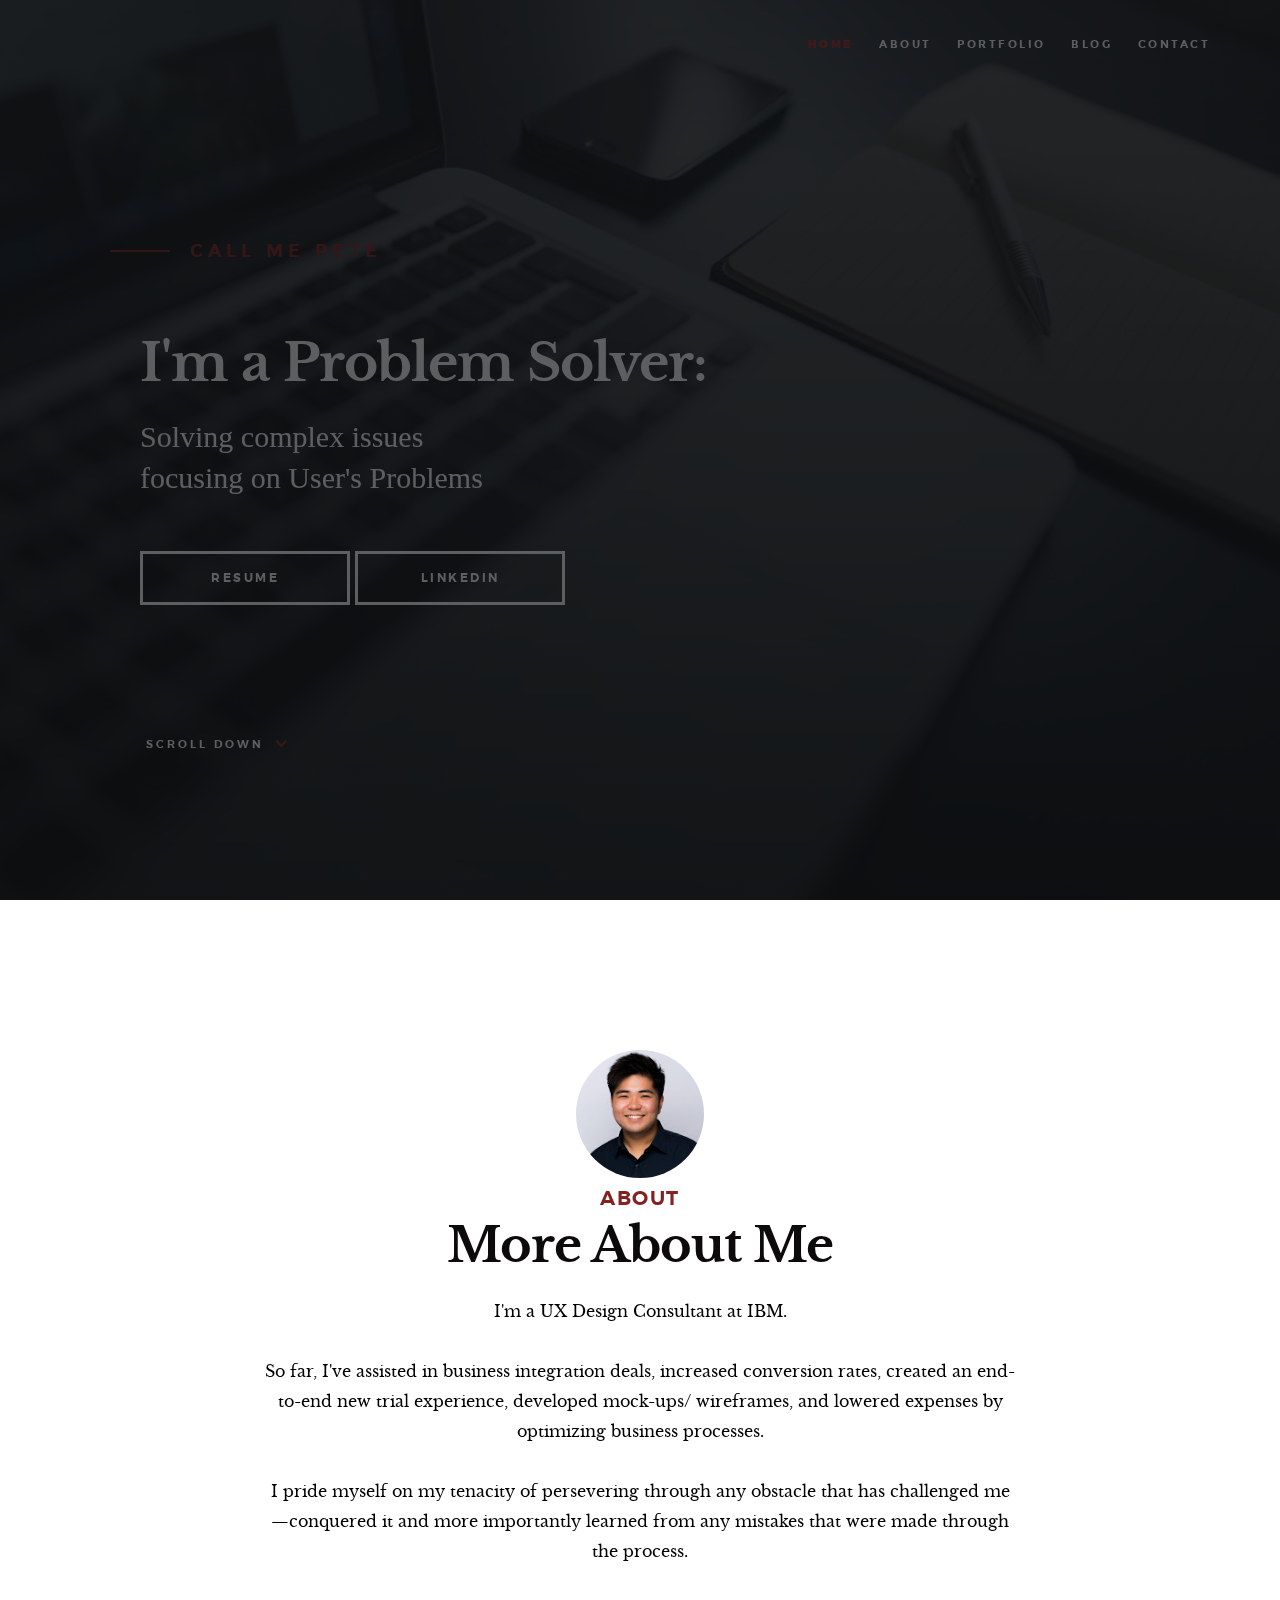
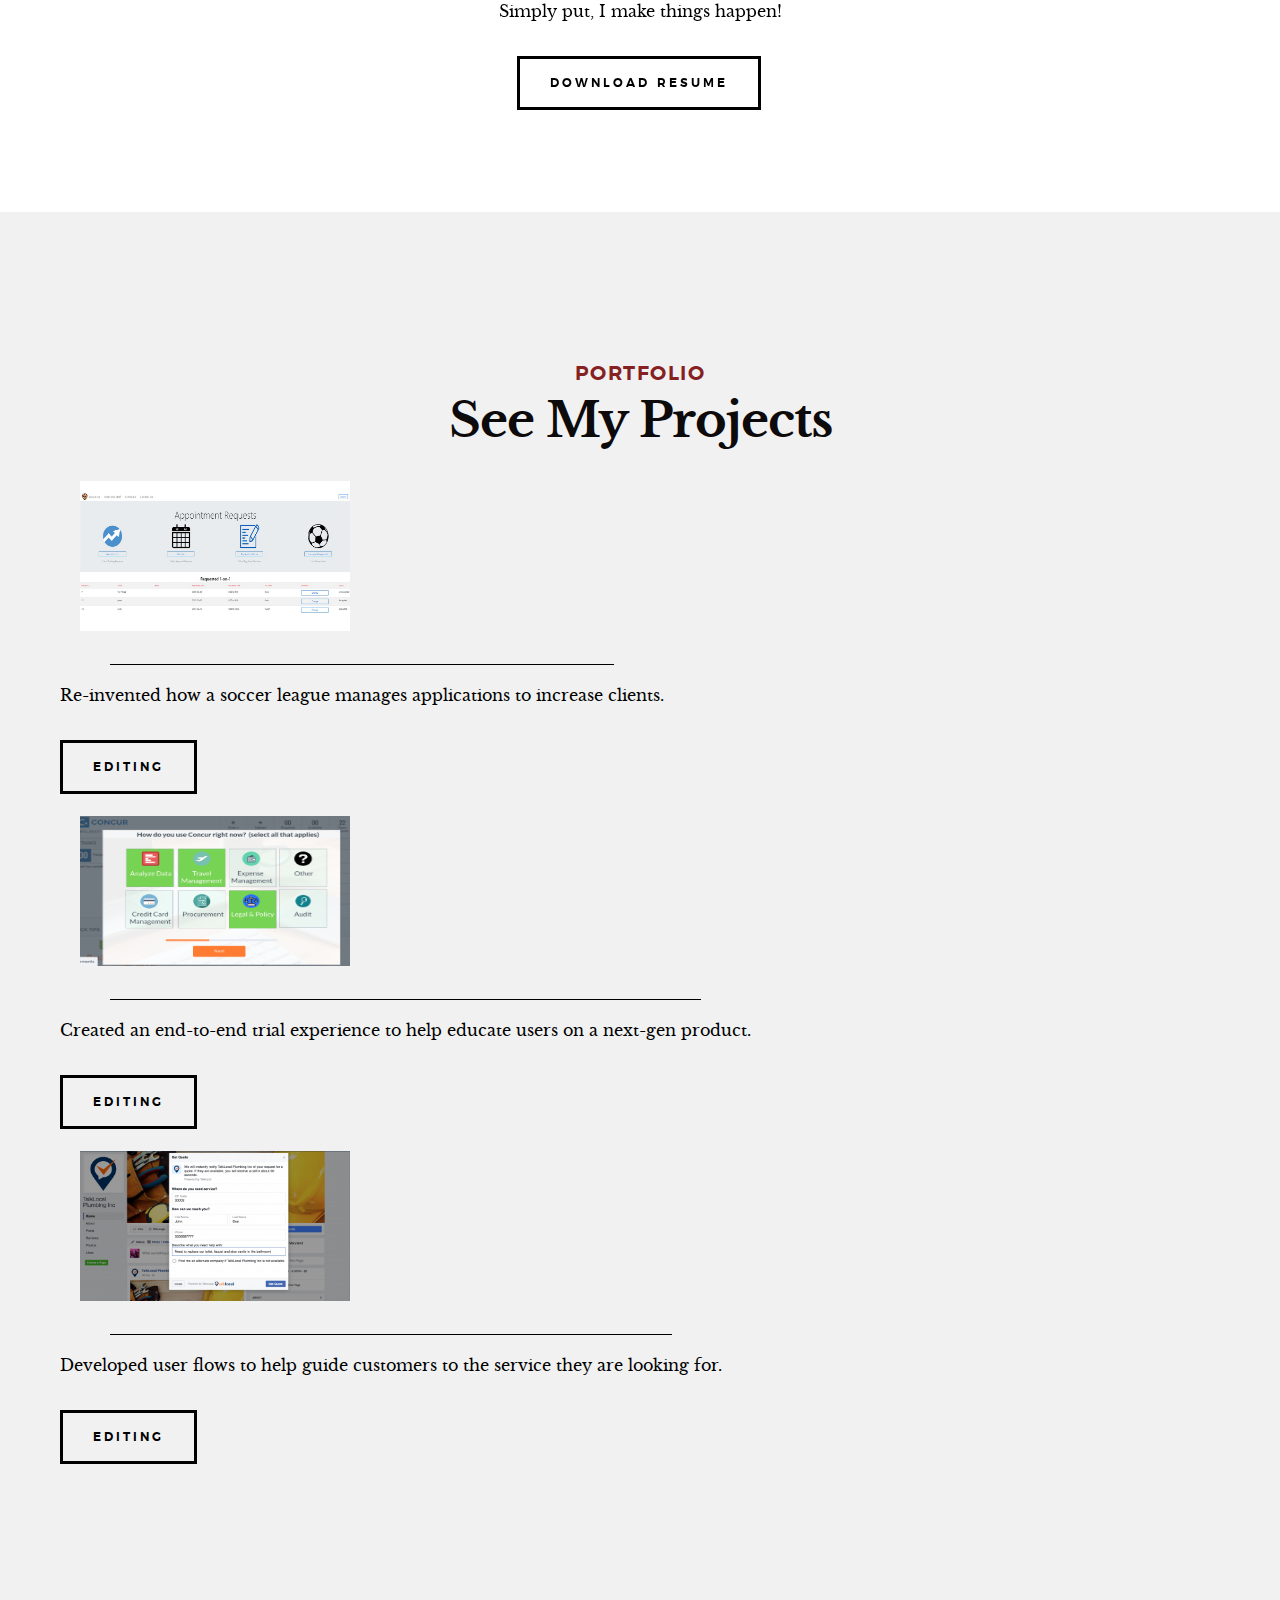
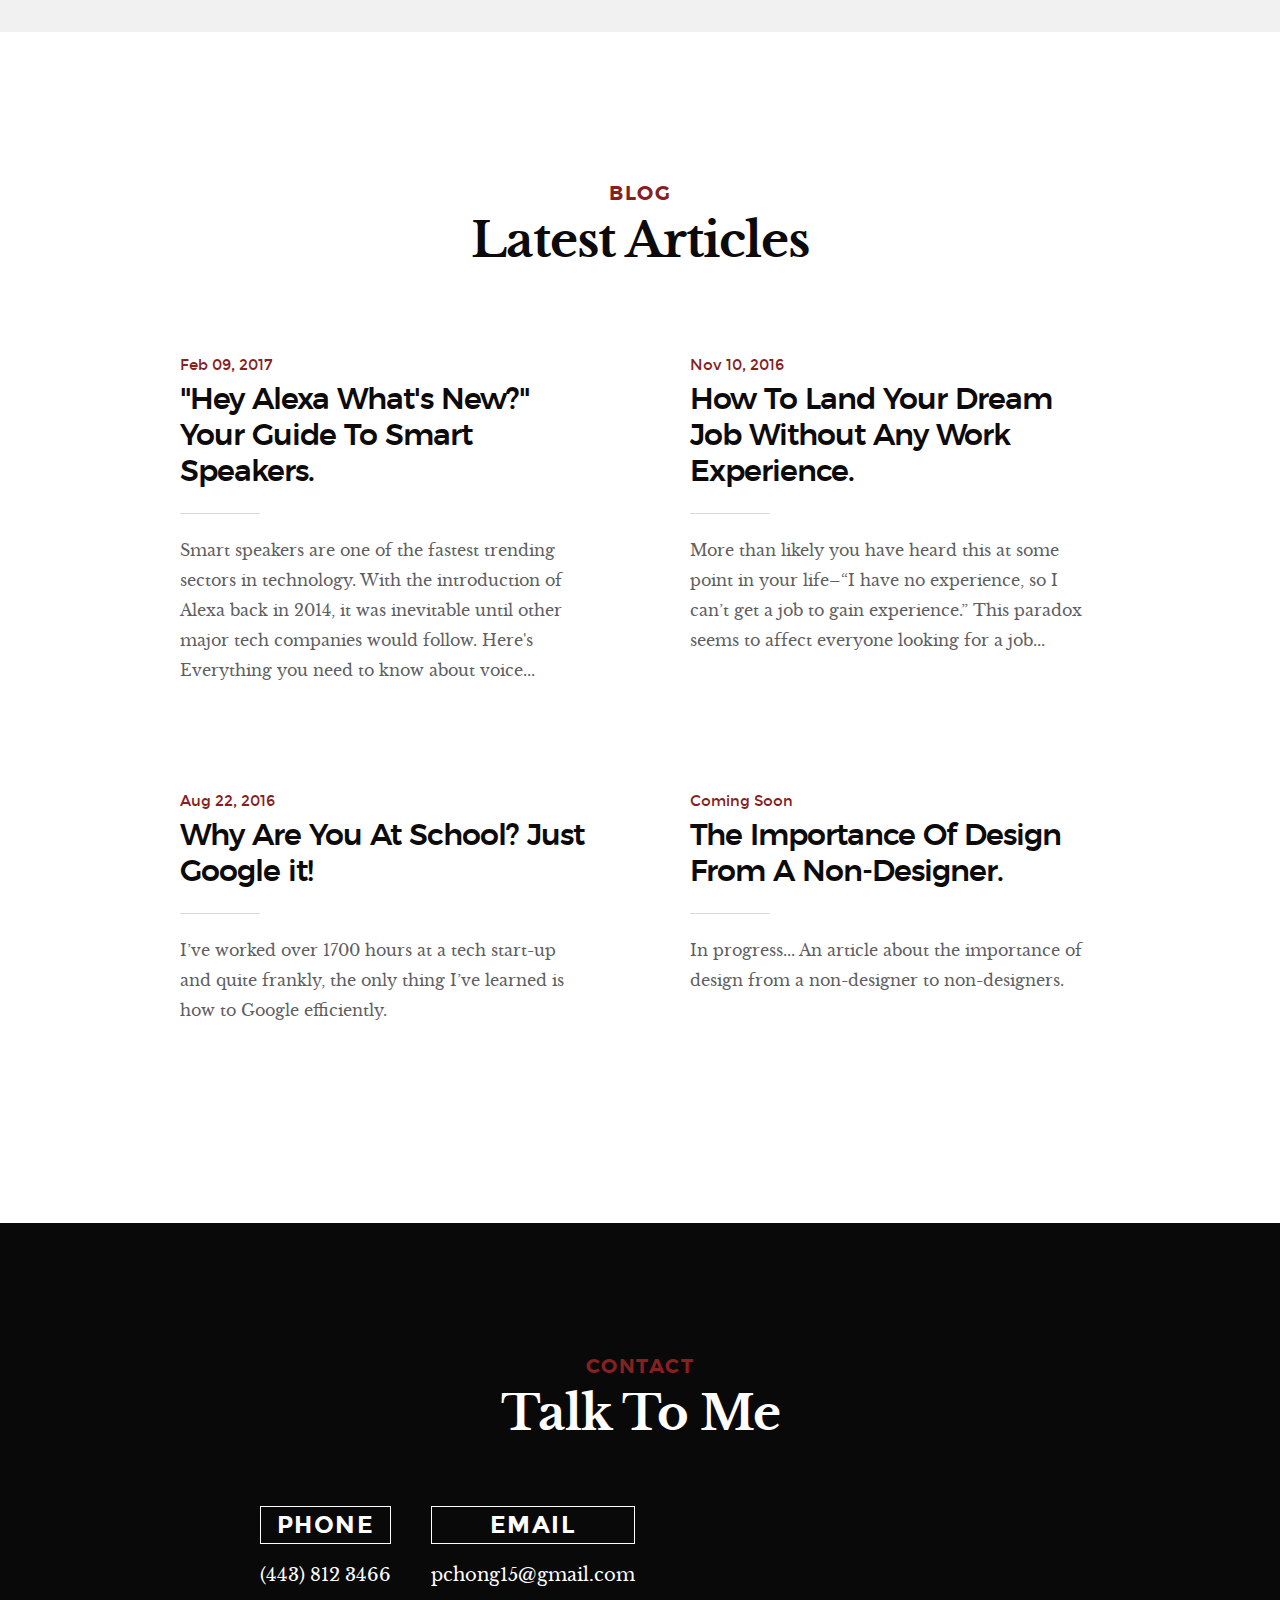
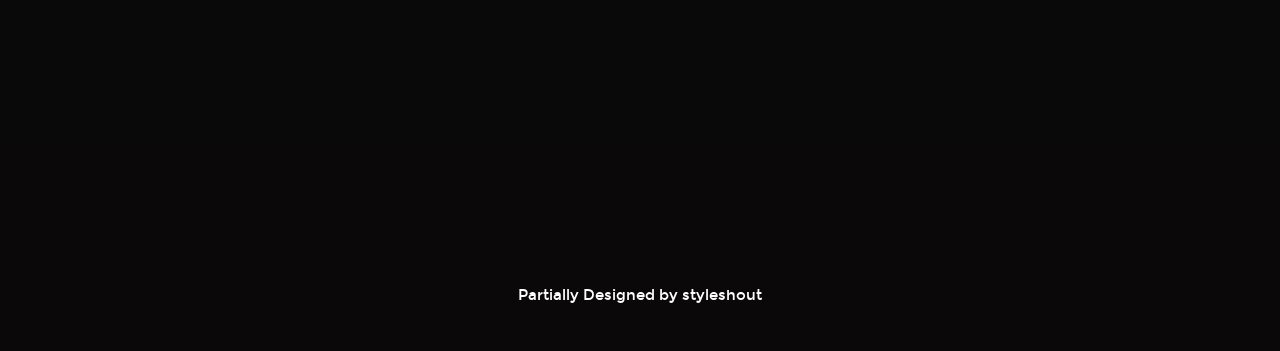
==== index.html @ 365215d2 "font change" ====
<!DOCTYPE html>
<!--[if lt IE 9 ]><html class="no-js oldie" lang="en"> <![endif]-->
<!--[if IE 9 ]><html class="no-js oldie ie9" lang="en"> <![endif]-->
<!--[if (gte IE 9)|!(IE)]><!-->
<html class="no-js" lang="en">
<!--<![endif]-->

<head>

    <!--- basic page needs
    ================================================== -->
    <meta charset="utf-8">
    <title>Peter's Portfolio</title>
    <meta name="description" content="">
    <meta name="author" content="">

    <!-- mobile specific metas
    ================================================== -->
    <meta name="viewport" content="width=device-width, initial-scale=1">

    <!-- CSS
    ================================================== -->
    <link rel="stylesheet" href="https://stackpath.bootstrapcdn.com/bootstrap/4.1.0/css/bootstrap.min.css" integrity="sha384-9gVQ4dYFwwWSjIDZnLEWnxCjeSWFphJiwGPXr1jddIhOegiu1FwO5qRGvFXOdJZ4" crossorigin="anonymous">
    <link rel="stylesheet" href="css/base.css">
    <link rel="stylesheet" href="css/vendor.css">
    <link rel="stylesheet" href="css/main.css">

    <!-- script
    ================================================== -->
    <script src="js/modernizr.js"></script>
    <script src="js/pace.min.js"></script>

    <!-- favicons
    ================================================== -->
    <link rel="shortcut icon" href="favicon.ico" type="image/x-icon">
    <link rel="icon" href="favicon.ico" type="image/x-icon">
</head>

<body id="top">

    <!-- header
    ================================================== -->
   <header class="s-header">

    <!-- LOGO PLACEHOLDER 
          <div class="header-logo">
            <a class="site-logo" href="index.html"><img src="images/logo.png" alt="Homepage"></a>
        </div>
-->
        <nav class="header-nav-wrap">
            <ul class="header-nav">
                <li class="current"><a class="smoothscroll"  href="#home" title="home">Home</a></li>
                <li><a class="smoothscroll"  href="#about" title="about">About</a></li>
                <li><a class="smoothscroll"  href="#works" title="works">Portfolio</a></li>
                <li><a class="smoothscroll"  href="#blog" title="blog">Blog</a></li>
                <li><a class="smoothscroll"  href="#contact" title="contact">Contact</a></li>
            </ul>
        </nav>

        <a class="header-menu-toggle" href="#0"><span>Menu</span></a>

    </header> <!-- end s-header -->


   <!-- home
   ================================================== -->
   <section id="home" class="s-home page-hero target-section" data-parallax="scroll" data-image-src="images/Open.jpg"  data-position-y=center>

        <div class="overlay"></div>
        <div class="shadow-overlay"></div>

        <div class="home-content">

            <div class="row home-content__main">

               <h3>Call Me Pete</h3>
               <br>
           </div>

            <div class="row home-content__main">
                <P> <h1> 
                	I'm a Problem Solver:
                </h1>
                </div>        
                  <div class="row home-content__main">
                <h2>
                    Solving complex issues<br>
                    focusing on User's Problems
                </h2></P>
               		<br>

                <div class="home-content__scroll">
                    <a href="#about" class="scroll-link smoothscroll">
                        <span>Scroll Down</span>
                    </a>
                </div>
                    <div class="home-content__buttons">
                    
                    <a class="btn btn--stroke" href="images/Peter_Resume_Personal.pdf" target ="_blank">
                        Resume
                    </a>
                    <a class="btn btn--stroke" href="https://www.linkedin.com/in/chongpeter/" target ="_blank">
                        LinkedIn
                    </a>
                    </div>
            </div>
     
                
        </div> <!-- end home-content -->

    </section> <!-- end s-home -->


    <!-- about
    ================================================== -->
    <section id="about" class="s-about target-section">
        
        <div class="row narrow section-intro ">
            <div class="col-full text-center">
                <div> <img class="profile" src="images/profile.jpg" alt="Avatar" width="128" height="128" >
                </div>
                <h3>About</h3>
                <h1>More About Me</h1>
                <p class="card-text">

                   		I'm a UX Design Consultant at IBM. <br><br>

                     So far, I've assisted in business integration deals, increased conversion rates, created an end-to-end new trial experience, developed mock-ups/ wireframes, and lowered expenses by optimizing business processes. <br> <br> 
                     I pride myself on my tenacity of persevering through any obstacle that has challenged me —conquered it and more importantly learned from any mistakes that were made through the process. <br> <br> 

                      Simply put, I make things happen!

                </p>
                <a class="btn btn--stroke" href="images/Peter_Resume_Personal.pdf" target ="_blank">
                        Download Resume
                    </a>

            </div>
       

    </section> <!-- end about -->
    

    <!-- works
    ================================================== -->
    <section id="works" class="s-works target-section">

        <div class="row narrow section-intro">
            <div class="col-full">
                <h3>Portfolio</h3>
                <h1>See My Projects</h1>
            </div>
        </div>

 <div class="album py-3">
        <div class="container">

          <div class="row">
            <div class="col-md-4">
              <div class="card mb-4 box-shadow">
                <img class="card-img-top" src="images/portfolio/Back_end.JPG" alt="Card image cap"><hr class="card-line">
                <div class="card-body">
                  <p class="card-text"> Re-invented how a soccer league manages applications to increase clients.</p>
                  <div class="d-flex justify-content-between align-items-center">
                    <div class="btn-port">
                   <a class="btn btn--stroke" href="#">
                       Editing 
                    </a>
                    </div>
                  </div>
                </div>
              </div>
            </div>
            <!--- End of first card -->
           <div class="col-md-4">
              <div class="card mb-4 box-shadow">
                <img class="card-img-top" src="images/portfolio/Concur_Onboard.PNG" alt="Card image cap"><hr class="card-line">
                <div class="card-body">
                  <p class="card-text">Created an end-to-end trial experience to help educate users on a next-gen product. </p>
                  <div class="d-flex justify-content-between align-items-center">
                    <div class="btn-port">
                   <a class="btn btn--stroke" href="#">
                        Editing
                    </a>
                    </div>
                  </div>
                </div>
              </div>
            </div>
             <!--- End of second card -->
             <div class="col-md-4">
              <div class="card mb-4 box-shadow">
                <img class="card-img-top" src="images/portfolio/TalkLocal.png" alt="Card image cap"><hr class="card-line">
                <div class="card-body">
                  <p class="card-text">Developed user flows to help guide customers to the service they are looking for. </p>
                  <div class="d-flex justify-content-between align-items-center">
                    <div class="btn-port">
                   <a class="btn btn--stroke" href="#" >
                      Editing
                    </a>
                    </div>
                  </div>
                </div>
              </div>
            </div>
             <!--- End of third card -->
                 </div>
    </section> <!-- end works -->



   

    <!-- blog
    ================================================== -->
    <section id="blog" class="s-blog target-section">

        <div class="row narrow section-intro">
            <div class="col-full">
                <h3>Blog</h3>
                <h1>Latest Articles</h1>
              
            </div>
        </div>

        <div class="row blog-content">
            <div class="col-full">

                <div class="blog-list block-1-2 block-tab-full">
                    <article class="col-block">
                                
                        <div class="blog-date">
                            <a href="https://www.linkedin.com/pulse/hey-alexa-whats-new-peter-chong/" target ="_blank">Feb 09, 2017</a>
                        </div>  
                        
                        <h2 class="h01"><a target ="_blank" href="https://www.linkedin.com/pulse/hey-alexa-whats-new-peter-chong/">"Hey Alexa What's New?" Your Guide To Smart Speakers.</a></h2>
                        <p>
                    Smart speakers are one of the fastest trending sectors in technology. With the introduction of Alexa back in 2014, it was inevitable until other major tech companies would follow. Here's Everything you need to know about voice... 
                        </p>


                        
                    </article>
                    <article class="col-block">
                                
                        <div class="blog-date">
                            <a href="blog-single.html">Nov 10, 2016</a>
                        </div>  
                        
                        <h2 class="h01"><a target ="_blank" href="https://www.linkedin.com/pulse/how-land-your-dream-job-work-experience-peter-chong/">How To Land Your Dream Job Without Any Work Experience.</a></h2>
                        <p>
                    More than likely you have heard this at some point in your life–“I have no experience, so I can’t get a job to gain experience.” This paradox seems to affect everyone looking for a job...
                        </p>
                        
                    </article>
                    <article class="col-block">
                        
                        <div class="blog-date">
                            <a href="https://www.linkedin.com/pulse/why-you-school-just-google-peter-chong/" target ="_blank">Aug 22, 2016</a>
                        </div>

                        <h2 class="h01"><a href="https://www.linkedin.com/pulse/why-you-school-just-google-peter-chong/" target ="_blank">Why Are You At School? Just Google it!</a></h2>
                        <p>
                        I’ve worked over 1700 hours at a tech start-up and quite frankly, the only thing I’ve learned is how to Google efficiently.
                        </p>

                       
                    </article>
                    <article class="col-block">
                        
                        <div class="blog-date">
                            <a href="#">Coming Soon </a>
                        </div>    
                        <h2 class="h01"><a href="#">The Importance Of Design From A Non-Designer.</a></h2>
                        <p>
                        In progress... An article about the importance of design from a non-designer to non-designers. 
                        </p>

                        
                    </article>
                </div> <!-- end blog-list -->

            </div> <!-- end col-full -->
        </div> <!-- end blog-content -->

    </section> <!-- end s-blog -->



    <section id="contact" class="s-contact target-section">

        <div class="overlay"></div>

        <div class="row narrow section-intro">
            <div class="col-full">
                <h3>Contact</h3>
                <h1>Talk To Me</h1>
            </div>
       
            <div class="col-md-6">
               <h4 class="h06">phone</h4>
                <p>(443) 812 3466
               
                </p>
</div>
 <div class="col-md-6">
                <h4 class="h06">Email</h4>
                <p>pchong15@gmail.com
                </p>
   </div>


        </div>
 </div>
    </section> <!-- end s-contact -->


    <!-- footer
    ================================================== -->
    <footer>
       
        <div class="row footer-bottom">

            <div class="col-twelve">
                <div class="copyright">
              
                    <span> Partially Designed by <a href="https://www.styleshout.com/">styleshout</a></span>	
                </div>

                <div class="go-top">
                <a class="smoothscroll" title="Back to Top" href="#top"><i class="im im-arrow-up" aria-hidden="true"></i></a>
                </div>
            </div>

        </div> <!-- end footer-bottom -->

    </footer> <!-- end footer -->


    <!-- photoswipe background
    ================================================== -->
    <div aria-hidden="true" class="pswp" role="dialog" tabindex="-1">

        <div class="pswp__bg"></div>
        <div class="pswp__scroll-wrap">

            <div class="pswp__container">
                <div class="pswp__item"></div>
                <div class="pswp__item"></div>
                <div class="pswp__item"></div>
            </div>

            <div class="pswp__ui pswp__ui--hidden">
                <div class="pswp__top-bar">
                    <div class="pswp__counter"></div><button class="pswp__button pswp__button--close" title="Close (Esc)"></button> <button class="pswp__button pswp__button--share" title=
                    "Share"></button> <button class="pswp__button pswp__button--fs" title="Toggle fullscreen"></button> <button class="pswp__button pswp__button--zoom" title=
                    "Zoom in/out"></button>
                    <div class="pswp__preloader">
                        <div class="pswp__preloader__icn">
                            <div class="pswp__preloader__cut">
                                <div class="pswp__preloader__donut"></div>
                            </div>
                        </div>
                    </div>
                </div>
                <div class="pswp__share-modal pswp__share-modal--hidden pswp__single-tap">
                    <div class="pswp__share-tooltip"></div>
                </div><button class="pswp__button pswp__button--arrow--left" title="Previous (arrow left)"></button> <button class="pswp__button pswp__button--arrow--right" title=
                "Next (arrow right)"></button>
                <div class="pswp__caption">
                    <div class="pswp__caption__center"></div>
                </div>
            </div>

        </div>

    </div><!-- end photoSwipe background -->

    <div id="preloader">
        <div id="loader"></div>
    </div>


    <!-- Java Script
    ================================================== -->
    <script src="https://code.jquery.com/jquery-3.3.1.slim.min.js" integrity="sha384-q8i/X+965DzO0rT7abK41JStQIAqVgRVzpbzo5smXKp4YfRvH+8abtTE1Pi6jizo" crossorigin="anonymous"></script>
<script src="https://cdnjs.cloudflare.com/ajax/libs/popper.js/1.14.0/umd/popper.min.js" integrity="sha384-cs/chFZiN24E4KMATLdqdvsezGxaGsi4hLGOzlXwp5UZB1LY//20VyM2taTB4QvJ" crossorigin="anonymous"></script>
<script src="https://stackpath.bootstrapcdn.com/bootstrap/4.1.0/js/bootstrap.min.js" integrity="sha384-uefMccjFJAIv6A+rW+L4AHf99KvxDjWSu1z9VI8SKNVmz4sk7buKt/6v9KI65qnm" crossorigin="anonymous"></script>
    <script src="js/jquery-3.2.1.min.js"></script>
    <script src="js/plugins.js"></script>
    <script src="js/main.js"></script>

</body>

</html>
---- css/base.css ----
/* =================================================================== 
 *
 *  Hola v1.0 Base Stylesheet
 *  10-02-2017
 *  ------------------------------------------------------------------
 *
 *  TOC:
 *  # Normalize
 *  # Basic/base setup styles
 *      ## Media
 *      ## Typography resets
 *      ## links
 *      ## inputs
 *  # grid
 *      ## medium size devices
 *      ## tablets
 *      ## mobile devices
 *      ## small mobile devices
 *  # block grids
 *      ## medium size devices
 *      ## tablets
 *      ## mobile devices
 *      ## small mobile devices
 *  # MISC
 *
 * =================================================================== */


/* ===================================================================
 * # normalize
 * normalize.css v5.0.0 | MIT License | 
 * github.com/necolas/normalize.css
 *
 * ------------------------------------------------------------------- */

html {
    font-family: sans-serif;
    line-height: 1.15;
    -ms-text-size-adjust: 100%;
    -webkit-text-size-adjust: 100%;
}

body {
    margin: 0;
}

article, aside, footer, header, nav, section {
    display: block;
}

h1 {
    font-size: 2em;
    margin: 0.67em 0;
}

figcaption, figure, main {
    display: block;
}

figure {
    margin: 1em 40px;
}

hr {
    box-sizing: content-box;
    height: 0;
    overflow: visible;
}

pre {
    font-family: monospace, monospace;
    font-size: 1em;
}

a {
    background-color: transparent;
    -webkit-text-decoration-skip: objects;
}

a:active, a:hover {
    outline-width: 0;
}

abbr[title] {
    border-bottom: none;
    text-decoration: underline;
    text-decoration: underline dotted;
}

b, strong {
    font-weight: inherit;
}

b, strong {
    font-weight: bolder;
}

code, kbd, samp {
    font-family: monospace, monospace;
    font-size: 1em;
}

dfn {
    font-style: italic;
}

mark {
    background-color: #ff0;
    color: #000;
}

small {
    font-size: 80%;
}

sub, sup {
    font-size: 75%;
    line-height: 0;
    position: relative;
    vertical-align: baseline;
}

sub {
    bottom: -0.25em;
}

sup {
    top: -0.5em;
}

audio, video {
    display: inline-block;
}

audio:not([controls]) {
    display: none;
    height: 0;
}

img {
    border-style: none;
}

svg:not(:root) {
    overflow: hidden;
}

button, input, optgroup, select, textarea {
    font-family: sans-serif;
    font-size: 100%;
    line-height: 1.15;
    margin: 0;
}

button, input {
    overflow: visible;
}

button, select {
    text-transform: none;
}

button, html [type="button"], [type="reset"], [type="submit"] {
    -webkit-appearance: button;
}

button::-moz-focus-inner, [type="button"]::-moz-focus-inner, [type="reset"]::-moz-focus-inner, [type="submit"]::-moz-focus-inner {
    border-style: none;
    padding: 0;
}

button:-moz-focusring, [type="button"]:-moz-focusring, [type="reset"]:-moz-focusring, [type="submit"]:-moz-focusring {
    outline: 1px dotted ButtonText;
}

fieldset {
    border: 1px solid #c0c0c0;
    margin: 0 2px;
    padding: 0.35em 0.625em 0.75em;
}

legend {
    box-sizing: border-box;
    color: inherit;
    display: table;
    max-width: 100%;
    padding: 0;
    white-space: normal;
}

progress {
    display: inline-block;
    vertical-align: baseline;
}

textarea {
    overflow: auto;
}

[type="checkbox"], [type="radio"] {
    box-sizing: border-box;
    padding: 0;
}

[type="number"]::-webkit-inner-spin-button, [type="number"]::-webkit-outer-spin-button {
    height: auto;
}

[type="search"] {
    -webkit-appearance: textfield;
    outline-offset: -2px;
}

[type="search"]::-webkit-search-cancel-button, [type="search"]::-webkit-search-decoration {
    -webkit-appearance: none;
}

::-webkit-file-upload-button {
    -webkit-appearance: button;
    font: inherit;
}

details, menu {
    display: block;
}

summary {
    display: list-item;
}

canvas {
    display: inline-block;
}

template {
    display: none;
}

[hidden] {
    display: none;
}


/* ===================================================================
 * # basic/base setup styles - (_basic.scss)
 *
 * ------------------------------------------------------------------- */

html {
    font-size: 62.5%;
    box-sizing: border-box;
}

*, *::before, *::after {
    box-sizing: inherit;
}

body {
    font-weight: normal;
    line-height: 1;
    word-wrap: break-word;
    text-rendering: optimizeLegibility;
    -webkit-overflow-scrolling: touch;
    -webkit-text-size-adjust: none;
}

body, input, button {
    -moz-osx-font-smoothing: grayscale;
    -webkit-font-smoothing: antialiased;
}


/* ------------------------------------------------------------------- 
 * ## Media - (_basic.scss)
 * ------------------------------------------------------------------- */

img, video {
    max-width: 100%;
    height: auto;
}


/* ------------------------------------------------------------------- 
 * ## Typography resets - (_basic.scss)
 * ------------------------------------------------------------------- */

div, dl, dt, dd, ul, ol, li, h1, h2, h3, h4, h5, h6, pre, form, p, blockquote, th, td {
    margin: 0;
    padding: 0;
}

h1, h2, h3, h4, h5, h6 {
    -webkit-font-smoothing: auto;
    -webkit-font-smoothing: antialiased;
    -webkit-font-variant-ligatures: common-ligatures;
    -moz-font-variant-ligatures: common-ligatures;
    font-variant-ligatures: common-ligatures;
    text-rendering: optimizeLegibility;
}

em, i {
    font-style: italic;
    line-height: inherit;
}

strong, b {
    font-weight: bold;
    line-height: inherit;
}

small {
    font-size: 60%;
    line-height: inherit;
}

ol, ul {
    list-style: none;
}

li {
    display: block;
}


/* ------------------------------------------------------------------- 
 * ## links - (_basic.scss)
 * ------------------------------------------------------------------- */

a {
    text-decoration: none;
    line-height: inherit;
}

a img {
    border: none;
}


/* ------------------------------------------------------------------- 
 * ## inputs - (_basic.scss)
 * ------------------------------------------------------------------- */

fieldset {
    margin: 0;
    padding: 0;
}

input[type="email"], 
input[type="number"], 
input[type="search"], 
input[type="text"], 
input[type="tel"], 
input[type="url"], 
input[type="password"], textarea {
    -webkit-appearance: none;
    -moz-appearance: none;
    -ms-appearance: none;
    -o-appearance: none;
    appearance: none;
}


/* ===================================================================
 * # grid - (_grid.scss)
 *
 * ------------------------------------------------------------------- */

.row {
    width: 94%;
    max-width: 1200px;
    margin: 0 auto;
}

.row:after {
    content: "";
    display: table;
    clear: both;
}

.row .row {
    width: auto;
    max-width: none;
    margin-left: -20px;
    margin-right: -20px;
}


/* column blocks
 * -------------------------------------- */

[class*="col-"] {
    float: left;
}

[class*="col-"] + [class*="col-"].end {
    float: right;
}

[class*="col-"] {
    padding: 0 20px;
}


/* column width classes 
 * -------------------------------------- */

.col-one {
    width: 8.33333%;
}

.col-two, .col-1-6 {
    width: 16.66667%;
}

.col-three, .col-1-4 {
    width: 25%;
}

.col-four, .col-1-3 {
    width: 33.33333%;
}

.col-five {
    width: 41.66667%;
}

.col-six, .col-1-2 {
    width: 50%;
}

.col-seven {
    width: 58.33333%;
}

.col-eight, .col-2-3 {
    width: 66.66667%;
}

.col-nine, .col-3-4 {
    width: 75%;
}

.col-ten, .col-5-6 {
    width: 83.33333%;
}

.col-eleven {
    width: 91.66667%;
}

.col-twelve, .col-full {
    width: 100%;
}


/* ------------------------------------------------------------------- 
 * ## medium size devices - (_grid.scss)
 * ------------------------------------------------------------------- */

@media only screen and (max-width: 1200px) {
    .row .row {
        margin-left: -15px;
        margin-right: -15px;
    }
    [class*="col-"] {
        padding: 0 15px;
    }
    .md-two, .md-1-6 {
        width: 16.66667%;
    }
    .md-one {
        width: 8.33333%;
    }
    .md-three, .md-1-4 {
        width: 25%;
    }
    .md-four, .md-1-3 {
        width: 33.33333%;
    }
    .md-five {
        width: 41.66667%;
    }
    .md-six, .md-1-2 {
        width: 50%;
    }
    .md-seven {
        width: 58.33333%;
    }
    .md-eight, .md-2-3 {
        width: 66.66667%;
    }
    .md-nine, .md-3-4 {
        width: 75%;
    }
    .md-ten, .md-5-6 {
        width: 83.33333%;
    }
    .md-eleven {
        width: 91.66667%;
    }
    .md-twelve, .md-full {
        width: 100%;
    }
}


/* ------------------------------------------------------------------- 
 * ## tablets - (_grid.scss)
 * ------------------------------------------------------------------- */

@media only screen and (max-width: 800px) {
    .row {
        width: 90%;
    }
    .tab-1-4 {
        width: 25%;
    }
    .tab-1-3 {
        width: 33.33333%;
    }
    .tab-1-2 {
        width: 50%;
    }
    .tab-2-3 {
        width: 66.66667%;
    }
    .tab-3-4 {
        width: 75%;
    }
    .tab-full {
        width: 100%;
    }
}


/* ------------------------------------------------------------------- 
 * ## mobile devices - (_grid.scss)
 * ------------------------------------------------------------------- */

@media only screen and (max-width: 600px) {
    .row {
        width: auto;
        padding-left: 25px;
        padding-right: 25px;
    }
    .row .row {
        margin-left: -10px;
        margin-right: -10px;
    }
    [class*="col-"] {
        padding: 0 10px;
    }
    .mob-1-4 {
        width: 25%;
    }
    .mob-1-3 {
        width: 33.33333%;
    }
    .mob-1-2 {
        width: 50%;
    }
    .mob-2-3 {
        width: 66.66667%;
    }
    .mob-3-4 {
        width: 75%;
    }
    .mob-full {
        width: 100%;
    }
}


/* ------------------------------------------------------------------- 
 * ## small mobile devices - (_grid.scss) 
 * ------------------------------------------------------------------- */


/* stack columns on small mobile devices
 * ------------------------------------------------------------------- */

@media only screen and (max-width: 400px) {
    .row .row {
        padding-left: 0;
        padding-right: 0;
        margin-left: 0;
        margin-right: 0;
    }
    [class*="col-"] {
        width: 100% !important;
        float: none !important;
        clear: both !important;
        margin-left: 0;
        margin-right: 0;
        padding: 0;
    }
    [class*="col-"] + [class*="col-"].end {
        float: none;
    }
}


/* ===================================================================
 * # block grids - (_grid.scss)
 * ------------------------------------------------------------------- */


/*   Equally-sized columns define at row level
 * ------------------------------------------------------------------- */

[class*="block-"]:after {
    content: "";
    display: table;
    clear: both;
}

.block-1-6 .col-block {
    width: 16.66667%;
}

.block-1-5 .col-block {
    width: 20%;
}

.block-1-4 .col-block {
    width: 25%;
}

.block-1-3 .col-block {
    width: 33.33333%;
}

.block-1-2 .col-block {
    width: 50%;
}


/**
 * Clearing for block grid columns. Allow columns with 
 * different heights to align properly.
 */

.block-1-6 .col-block:nth-child(6n+1), 
.block-1-5 .col-block:nth-child(5n+1), 
.block-1-4 .col-block:nth-child(4n+1), 
.block-1-3 .col-block:nth-child(3n+1), 
.block-1-2 .col-block:nth-child(2n+1) {
    clear: both;
}


/* ------------------------------------------------------------------- 
 * ## medium size devices - (_grid.scss)
 * ------------------------------------------------------------------- */

@media only screen and (max-width: 1200px) {
    .block-m-1-6 .col-block {
        width: 16.66667%;
    }
    .block-m-1-5 .col-block {
        width: 20%;
    }
    .block-m-1-4 .col-block {
        width: 25%;
    }
    .block-m-1-3 .col-block {
        width: 33.33333%;
    }
    .block-m-1-2 .col-block {
        width: 50%;
    }
    .block-m-full .col-block {
        width: 100%;
        clear: both;
    }
    [class*="block-m-"] .bgrid:nth-child(n) {
        clear: none;
    }
    .block-m-1-6 .col-block:nth-child(6n+1), 
    .block-m-1-5 .col-block:nth-child(5n+1), 
    .block-m-1-4 .col-block:nth-child(4n+1), 
    .block-m-1-3 .col-block:nth-child(3n+1), 
    .block-m-1-2 .col-block:nth-child(2n+1) {
        clear: both;
    }
}


/* ------------------------------------------------------------------- 
 * ## tablets - (_grid.scss)
 * ------------------------------------------------------------------- */

@media only screen and (max-width: 800px) {
    .block-tab-1-6 .col-block {
        width: 16.66667%;
    }
    .block-tab-1-5 .col-block {
        width: 20%;
    }
    .block-tab-1-4 .col-block {
        width: 25%;
    }
    .block-tab-1-3 .col-block {
        width: 33.33333%;
    }
    .block-tab-1-2 .col-block {
        width: 50%;
    }
    .block-tab-full .col-block {
        width: 100%;
        clear: both;
    }
    [class*="block-tab-"] .bgrid:nth-child(n) {
        clear: none;
    }
    .block-tab-1-6 .col-block:nth-child(6n+1), 
    .block-tab-1-6 .col-block:nth-child(5n+1), 
    .block-tab-1-4 .col-block:nth-child(4n+1), 
    .block-tab-1-3 .col-block:nth-child(3n+1), 
    .block-tab-1-2 .col-block:nth-child(2n+1) {
        clear: both;
    }
}


/* ------------------------------------------------------------------- 
 * ## mobile devices - (_grid.scss)
 * ------------------------------------------------------------------- */

@media only screen and (max-width: 600px) {
    .block-mob-1-6 .col-block {
        width: 16.66667%;
    }
    .block-mob-1-5 .col-block {
        width: 20%;
    }
    .block-mob-1-4 .col-block {
        width: 25%;
    }
    .block-mob-1-3 .col-block {
        width: 33.33333%;
    }
    .block-mob-1-2 .col-block {
        width: 50%;
    }
    .block-mob-full .col-block {
        width: 100%;
        clear: both;
    }
    [class*="block-mob-"] .bgrid:nth-child(n) {
        clear: none;
    }
    .block-mob-1-6 .col-block:nth-child(6n+1), 
    .block-mob-1-5 .col-block:nth-child(5n+1), 
    .block-mob-1-4 .col-block:nth-child(4n+1), 
    .block-mob-1-3 .col-block:nth-child(3n+1), 
    .block-mob-1-2 .col-block:nth-child(2n+1) {
        clear: both;
    }
}


/* ------------------------------------------------------------------- 
 * ## small mobile devices - (_grid.scss) 
 * ------------------------------------------------------------------- */


/* stack columns on small mobile devices
 * ------------------------------------------------------------------- */

@media only screen and (max-width: 400px) {
    .stack .col-block {
        width: 100% !important;
        float: none !important;
        clear: both !important;
        margin-left: 0;
        margin-right: 0;
    }
}


/* ===================================================================
 * # MISC  - (_grid.scss)
 *
 * ------------------------------------------------------------------- */

.group:after {
    content: "";
    display: table;
    clear: both;
}


/* Misc Helper Styles
 * -------------------------------------- */

.is-hidden {
    display: none;
}

.is-invisible {
    visibility: hidden;
}

.antialiased {
    -webkit-font-smoothing: antialiased;
    -moz-osx-font-smoothing: grayscale;
}

.overflow-hidden {
    overflow: hidden;
}

.remove-bottom {
    margin-bottom: 0;
}

.half-bottom {
    margin-bottom: 1.5rem !important;
}

.add-bottom {
    margin-bottom: 3rem !important;
}

.no-border {
    border: none;
}

.full-width {
    width: 100%;
}

.text-center {
    text-align: center;
}

.text-left {
    text-align: left;
}

.text-right {
    text-align: right;
}

.pull-left {
    float: left;
}

.pull-right {
    float: right;
}

.align-center {
    margin-left: auto;
    margin-right: auto;
    text-align: center;
}
---- css/vendor.css ----
/* =================================================================== 
 *
 *  Hola v1.0 Vendor/Third Party CSS 
 *  10-02-2017
 *  ------------------------------------------------------------------
 *
 *  TOC:
 *  # Slick slider
 *  # PhotoSwipe Skin
 *  # Prettyprint GitHub Theme
 *
 * =================================================================== */


/* ===================================================================
 * # slick slider
 *
 * ------------------------------------------------------------------- */

.slick-slider {
    position: relative;
    display: block;
    box-sizing: border-box;
    -webkit-touch-callout: none;
    -webkit-user-select: none;
    -khtml-user-select: none;
    -moz-user-select: none;
    -ms-user-select: none;
    user-select: none;
    -ms-touch-action: pan-y;
    touch-action: pan-y;
    -webkit-tap-highlight-color: transparent;
}

.slick-list {
    position: relative;
    overflow: hidden;
    display: block;
    margin: 0;
    padding: 0;
}

.slick-list:focus {
    outline: none;
}

.slick-list.dragging {
    cursor: pointer;
    cursor: hand;
}

.slick-slider .slick-track, .slick-slider .slick-list {
    -webkit-transform: translate3d(0, 0, 0);
    -moz-transform: translate3d(0, 0, 0);
    -ms-transform: translate3d(0, 0, 0);
    -o-transform: translate3d(0, 0, 0);
    transform: translate3d(0, 0, 0);
}

.slick-track {
    position: relative;
    left: 0;
    top: 0;
    display: block;
}

.slick-track:before, .slick-track:after {
    content: "";
    display: table;
}

.slick-track:after {
    clear: both;
}

.slick-loading .slick-track {
    visibility: hidden;
}

.slick-slide {
    float: left;
    height: 100%;
    min-height: 1px;
    display: none;
}

[dir="rtl"] .slick-slide {
    float: right;
}

.slick-slide img {
    display: block;
}

.slick-slide.slick-loading img {
    display: none;
}

.slick-slide.dragging img {
    pointer-events: none;
}

.slick-initialized .slick-slide {
    display: block;
}

.slick-loading .slick-slide {
    visibility: hidden;
}

.slick-vertical .slick-slide {
    display: block;
    height: auto;
    border: 1px solid transparent;
}

.slick-arrow.slick-hidden {
    display: none;
}


/*! PhotoSwipe main CSS by Dmitry Semenov | photoswipe.com | MIT license */


/*
	Styles for basic PhotoSwipe functionality (sliding area, open/close transitions)
*/


/* pswp = photoswipe */

.pswp {
    display: none;
    position: absolute;
    width: 100%;
    height: 100%;
    left: 0;
    top: 0;
    overflow: hidden;
    -ms-touch-action: none;
    touch-action: none;
    z-index: 1500;
    -webkit-text-size-adjust: 100%;
    /* create separate layer, to avoid paint on window.onscroll in webkit/blink */
    -webkit-backface-visibility: hidden;
    outline: none;
}

.pswp * {
    -webkit-box-sizing: border-box;
    box-sizing: border-box;
}

.pswp img {
    max-width: none;
}


/* style is added when JS option showHideOpacity is set to true */

.pswp--animate_opacity {
    /* 0.001, because opacity:0 doesn't trigger Paint action, which causes lag at start of transition */
    opacity: 0.001;
    will-change: opacity;
    /* for open/close transition */
    -webkit-transition: opacity 333ms cubic-bezier(0.4, 0, 0.22, 1);
    transition: opacity 333ms cubic-bezier(0.4, 0, 0.22, 1);
}

.pswp--open {
    display: block;
}

.pswp--zoom-allowed .pswp__img {
    /* autoprefixer: off */
    cursor: -webkit-zoom-in;
    cursor: -moz-zoom-in;
    cursor: zoom-in;
}

.pswp--zoomed-in .pswp__img {
    /* autoprefixer: off */
    cursor: -webkit-grab;
    cursor: -moz-grab;
    cursor: grab;
}

.pswp--dragging .pswp__img {
    /* autoprefixer: off */
    cursor: -webkit-grabbing;
    cursor: -moz-grabbing;
    cursor: grabbing;
}


/*
	Background is added as a separate element.
	As animating opacity is much faster than animating rgba() background-color.
*/

.pswp__bg {
    position: absolute;
    left: 0;
    top: 0;
    width: 100%;
    height: 100%;
    background: #000;
    opacity: 0;
    -webkit-transform: translateZ(0);
    transform: translateZ(0);
    -webkit-backface-visibility: hidden;
    will-change: opacity;
}

.pswp__scroll-wrap {
    position: absolute;
    left: 0;
    top: 0;
    width: 100%;
    height: 100%;
    overflow: hidden;
}

.pswp__container, .pswp__zoom-wrap {
    -ms-touch-action: none;
    touch-action: none;
    position: absolute;
    left: 0;
    right: 0;
    top: 0;
    bottom: 0;
}


/* Prevent selection and tap highlights */

.pswp__container, .pswp__img {
    -webkit-user-select: none;
    -moz-user-select: none;
    -ms-user-select: none;
    user-select: none;
    -webkit-tap-highlight-color: transparent;
    -webkit-touch-callout: none;
}

.pswp__zoom-wrap {
    position: absolute;
    width: 100%;
    -webkit-transform-origin: left top;
    -ms-transform-origin: left top;
    transform-origin: left top;
    /* for open/close transition */
    -webkit-transition: -webkit-transform 333ms cubic-bezier(0.4, 0, 0.22, 1);
    transition: transform 333ms cubic-bezier(0.4, 0, 0.22, 1);
}

.pswp__bg {
    will-change: opacity;
    /* for open/close transition */
    -webkit-transition: opacity 333ms cubic-bezier(0.4, 0, 0.22, 1);
    transition: opacity 333ms cubic-bezier(0.4, 0, 0.22, 1);
}

.pswp--animated-in .pswp__bg, .pswp--animated-in .pswp__zoom-wrap {
    -webkit-transition: none;
    transition: none;
}

.pswp__container, .pswp__zoom-wrap {
    -webkit-backface-visibility: hidden;
}

.pswp__item {
    position: absolute;
    left: 0;
    right: 0;
    top: 0;
    bottom: 0;
    overflow: hidden;
}

.pswp__img {
    position: absolute;
    width: auto;
    height: auto;
    top: 0;
    left: 0;
}


/*
	stretched thumbnail or div placeholder element (see below)
	style is added to avoid flickering in webkit/blink when layers overlap
*/

.pswp__img--placeholder {
    -webkit-backface-visibility: hidden;
}


/*
	div element that matches size of large image
	large image loads on top of it
*/

.pswp__img--placeholder--blank {
    background: #222;
}

.pswp--ie .pswp__img {
    width: 100% !important;
    height: auto !important;
    left: 0;
    top: 0;
}


/*
	Error message appears when image is not loaded
	(JS option errorMsg controls markup)
*/

.pswp__error-msg {
    position: absolute;
    left: 0;
    top: 50%;
    width: 100%;
    text-align: center;
    font-size: 14px;
    line-height: 16px;
    margin-top: -8px;
    color: #CCC;
}

.pswp__error-msg a {
    color: #CCC;
    text-decoration: underline;
}


/* ===================================================================
 * # PhotoSwipe Skin
 *
 * ------------------------------------------------------------------- */


/*
    Contents:

    1. Buttons
    2. Share modal and links
    3. Index indicator ("1 of X" counter)
    4. Caption
    5. Loading indicator
    6. Additional styles (root element, top bar, idle state, hidden state, etc.)
*/


/* -------------------------------------------------------------------
 * ## 1. buttons
 * ------------------------------------------------------------------- */


/* <button> css reset */

.pswp__button {
    width: 44px;
    height: 44px;
    line-height: 1;
    position: relative;
    background: none;
    cursor: pointer;
    overflow: visible;
    -webkit-appearance: none;
    display: block;
    border: 0;
    padding: 0;
    margin: 0;
    float: right;
    opacity: 0.6;
    -webkit-transition: opacity 0.2s;
    transition: opacity 0.2s;
    -webkit-box-shadow: none;
    box-shadow: none;
}

.pswp__button:focus, .pswp__button:hover {
    opacity: 1;
    background-color: transparent;
}

.pswp__button:active {
    outline: none;
    opacity: 0.9;
}

.pswp__button::-moz-focus-inner {
    padding: 0;
    border: 0;
}


/* 
pswp__ui--over-close class it added when mouse is 
over element that should close gallery 
*/

.pswp__ui--over-close .pswp__button--close {
    opacity: 1;
}

.pswp__button, .pswp__button--arrow--left:before, .pswp__button--arrow--right:before {
    background: url(../images/photoswipe/default-skin.png) 0 0 no-repeat;
    background-size: 264px 88px;
    width: 44px;
    height: 44px;
}

@media (-webkit-min-device-pixel-ratio: 1.1), (-webkit-min-device-pixel-ratio: 1.09375), (min-resolution: 105dpi), (min-resolution: 1.1dppx) {
    /* Serve SVG sprite if browser supports SVG and resolution is more than 105dpi */
    .pswp--svg .pswp__button, .pswp--svg .pswp__button--arrow--left:before, .pswp--svg .pswp__button--arrow--right:before {
        background-image: url(images/photoswipe/default-skin.svg);
    }
    .pswp--svg .pswp__button--arrow--left, .pswp--svg .pswp__button--arrow--right {
        background: none;
    }
}

.pswp__button--close {
    background-position: 0 -44px;
}

.pswp__button--share {
    background-position: -44px -44px;
}

.pswp__button--fs {
    display: none;
}

.pswp--supports-fs .pswp__button--fs {
    display: block;
}

.pswp--fs .pswp__button--fs {
    background-position: -44px 0;
}

.pswp__button--zoom {
    display: none;
    background-position: -88px 0;
}

.pswp--zoom-allowed .pswp__button--zoom {
    display: block;
}

.pswp--zoomed-in .pswp__button--zoom {
    background-position: -132px 0;
}


/* no arrows on touch screens */

.pswp--touch .pswp__button--arrow--left, .pswp--touch .pswp__button--arrow--right {
    visibility: hidden;
}


/*
Arrow buttons hit area
(icon is added to :before pseudo-element)
*/

.pswp__button--arrow--left, .pswp__button--arrow--right {
    background: none;
    top: 50%;
    margin-top: -22px;
    width: 30px;
    height: 32px;
    position: absolute;
}

.pswp__button--arrow--left {
    left: 12px;
}

.pswp__button--arrow--right {
    right: 12px;
}

.pswp__button--arrow--left:before, .pswp__button--arrow--right:before {
    content: '';
    top: 0;
    background-color: rgba(0, 0, 0, 0.3);
    height: 30px;
    width: 32px;
    position: absolute;
    border-radius: 3px;
}

.pswp__button--arrow--left:before {
    left: 6px;
    background-position: -138px -44px;
}

.pswp__button--arrow--right:before {
    right: 6px;
    background-position: -94px -44px;
}


/* -------------------------------------------------------------------
 * ## 2. Share modal/popup and links
 * ------------------------------------------------------------------- */

.pswp__counter, .pswp__share-modal {
    -webkit-user-select: none;
    -moz-user-select: none;
    -ms-user-select: none;
    user-select: none;
}

.pswp__share-modal {
    display: block;
    background: rgba(0, 0, 0, 0.5);
    width: 100%;
    height: 100%;
    top: 0;
    left: 0;
    padding: 10px;
    position: absolute;
    z-index: 1600;
    opacity: 0;
    -webkit-transition: opacity 0.25s ease-out;
    transition: opacity 0.25s ease-out;
    -webkit-backface-visibility: hidden;
    will-change: opacity;
}

.pswp__share-modal--hidden {
    display: none;
}

.pswp__share-tooltip {
    z-index: 1620;
    position: absolute;
    background: #FFF;
    top: 56px;
    border-radius: 3px;
    display: block;
    width: auto;
    right: 44px;
    -webkit-box-shadow: 0 2px 5px rgba(0, 0, 0, 0.25);
    box-shadow: 0 2px 5px rgba(0, 0, 0, 0.25);
    -webkit-transform: translateY(6px);
    -ms-transform: translateY(6px);
    transform: translateY(6px);
    -webkit-transition: -webkit-transform 0.25s;
    transition: transform 0.25s;
    -webkit-backface-visibility: hidden;
    will-change: transform;
}

.pswp__share-tooltip a {
    display: block;
    padding: 9px 15px;
    color: #000;
    text-decoration: none;
    font-size: 13px;
    line-height: 18px;
}

.pswp__share-tooltip a:hover {
    text-decoration: none;
    color: #000;
}

.pswp__share-tooltip a:first-child {
    /* round corners on the first/last list item */
    border-radius: 3px 3px 0 0;
}

.pswp__share-tooltip a:last-child {
    border-radius: 0 0 3px 3px;
}

.pswp__share-modal--fade-in {
    opacity: 1;
}

.pswp__share-modal--fade-in .pswp__share-tooltip {
    -webkit-transform: translateY(0);
    -ms-transform: translateY(0);
    transform: translateY(0);
}


/* increase size of share links on touch devices */

.pswp--touch .pswp__share-tooltip a {
    padding: 16px 12px;
}

a.pswp__share--facebook:before {
    content: '';
    display: block;
    width: 0;
    height: 0;
    position: absolute;
    top: -12px;
    right: 15px;
    border: 6px solid transparent;
    border-bottom-color: #FFF;
    -webkit-pointer-events: none;
    -moz-pointer-events: none;
    pointer-events: none;
}

a.pswp__share--facebook:hover {
    background: #3E5C9A;
    color: #FFF;
}

a.pswp__share--facebook:hover:before {
    border-bottom-color: #3E5C9A;
}

a.pswp__share--twitter:hover {
    background: #55ACEE;
    color: #FFF;
}

a.pswp__share--pinterest:hover {
    background: #CCC;
    color: #CE272D;
}

a.pswp__share--download:hover {
    background: #DDD;
}


/* -------------------------------------------------------------------
 * ## 3. Index indicator ("1 of X" counter)
 * ------------------------------------------------------------------- */

.pswp__counter {
    position: absolute;
    left: 6px;
    top: 0;
    height: 44px;
    font-size: 13px;
    line-height: 44px;
    color: #FFF;
    opacity: 0.75;
    padding: 0 10px;
}


/* -------------------------------------------------------------------
 * ## 4. Caption
 * ------------------------------------------------------------------- */

.pswp__caption {
    position: absolute;
    left: 0;
    bottom: 0;
    width: 100%;
    min-height: 45px;
}

.pswp__caption h4 {
    font-size: 1.8rem;
    line-height: 1.333;
    margin: 0 0 .6rem;
    color: #FFFFFF;
}

.pswp__caption small {
    font-size: 11px;
    color: rgba(255, 255, 255, 0.5);
}

.pswp__caption__center {
    text-align: center;
    max-width: 900px;
    margin: 0 auto;
    font-size: 13px;
    padding: 10px;
    line-height: 20px;
    color: rgba(255, 255, 255, 0.5);
}

.pswp__caption--empty {
    display: none;
}


/* Fake caption element, used to calculate height of next/prev image */

.pswp__caption--fake {
    visibility: hidden;
}


/* -------------------------------------------------------------------
 * ## 5. Loading indicator (preloader)
 * You can play with it here - http://codepen.io/dimsemenov/pen/yyBWoR
 * ------------------------------------------------------------------- */

.pswp__preloader {
    width: 44px;
    height: 44px;
    position: absolute;
    top: 0;
    left: 50%;
    margin-left: -22px;
    opacity: 0;
    -webkit-transition: opacity 0.25s ease-out;
    transition: opacity 0.25s ease-out;
    will-change: opacity;
    direction: ltr;
}

.pswp__preloader__icn {
    width: 20px;
    height: 20px;
    margin: 12px;
}

.pswp__preloader--active {
    opacity: 1;
}

.pswp__preloader--active .pswp__preloader__icn {
    /* We use .gif in browsers that don't support CSS animation */
    background: url(..images/photoswipe/preloader.gif) 0 0 no-repeat;
}

.pswp--css_animation .pswp__preloader--active {
    opacity: 1;
}

.pswp--css_animation .pswp__preloader--active .pswp__preloader__icn {
    -webkit-animation: clockwise 500ms linear infinite;
    animation: clockwise 500ms linear infinite;
}

.pswp--css_animation .pswp__preloader--active .pswp__preloader__donut {
    -webkit-animation: donut-rotate 1000ms cubic-bezier(0.4, 0, 0.22, 1) infinite;
    animation: donut-rotate 1000ms cubic-bezier(0.4, 0, 0.22, 1) infinite;
}

.pswp--css_animation .pswp__preloader__icn {
    background: none;
    opacity: 0.75;
    width: 14px;
    height: 14px;
    position: absolute;
    left: 15px;
    top: 15px;
    margin: 0;
}

.pswp--css_animation .pswp__preloader__cut {
    /* 
			The idea of animating inner circle is based on Polymer ("material") loading indicator 
			 by Keanu Lee https://blog.keanulee.com/2014/10/20/the-tale-of-three-spinners.html
		*/
    position: relative;
    width: 7px;
    height: 14px;
    overflow: hidden;
}

.pswp--css_animation .pswp__preloader__donut {
    -webkit-box-sizing: border-box;
    box-sizing: border-box;
    width: 14px;
    height: 14px;
    border: 2px solid #FFF;
    border-radius: 50%;
    border-left-color: transparent;
    border-bottom-color: transparent;
    position: absolute;
    top: 0;
    left: 0;
    background: none;
    margin: 0;
}

@media screen and (max-width: 1024px) {
    .pswp__preloader {
        position: relative;
        left: auto;
        top: auto;
        margin: 0;
        float: right;
    }
}

@-webkit-keyframes clockwise {
    0% {
        -webkit-transform: rotate(0deg);
        transform: rotate(0deg);
    }
    100% {
        -webkit-transform: rotate(360deg);
        transform: rotate(360deg);
    }
}

@keyframes clockwise {
    0% {
        -webkit-transform: rotate(0deg);
        transform: rotate(0deg);
    }
    100% {
        -webkit-transform: rotate(360deg);
        transform: rotate(360deg);
    }
}

@-webkit-keyframes donut-rotate {
    0% {
        -webkit-transform: rotate(0);
        transform: rotate(0);
    }
    50% {
        -webkit-transform: rotate(-140deg);
        transform: rotate(-140deg);
    }
    100% {
        -webkit-transform: rotate(0);
        transform: rotate(0);
    }
}

@keyframes donut-rotate {
    0% {
        -webkit-transform: rotate(0);
        transform: rotate(0);
    }
    50% {
        -webkit-transform: rotate(-140deg);
        transform: rotate(-140deg);
    }
    100% {
        -webkit-transform: rotate(0);
        transform: rotate(0);
    }
}


/* -------------------------------------------------------------------
 * ## 6. additional styles
 * ------------------------------------------------------------------- */


/* root element of UI */

.pswp {
    font-family: "montserrat-regular", sans-serif;
}

.pswp__ui {
    -webkit-font-smoothing: auto;
    visibility: visible;
    opacity: 1;
    z-index: 1550;
}


/* top black bar with buttons and "1 of X" indicator */

.pswp__top-bar {
    position: absolute;
    left: 0;
    top: 0;
    height: 44px;
    width: 100%;
    padding: 0 6px;
}

.pswp__caption, .pswp__top-bar, .pswp--has_mouse .pswp__button--arrow--left, .pswp--has_mouse .pswp__button--arrow--right {
    -webkit-backface-visibility: hidden;
    will-change: opacity;
    -webkit-transition: opacity 333ms cubic-bezier(0.4, 0, 0.22, 1);
    transition: opacity 333ms cubic-bezier(0.4, 0, 0.22, 1);
}


/* pswp--has_mouse class is added only when two subsequent mousemove events occur */

.pswp--has_mouse .pswp__button--arrow--left, .pswp--has_mouse .pswp__button--arrow--right {
    visibility: visible;
}

.pswp__top-bar, .pswp__caption {
    background-color: rgba(0, 0, 0, 0.5);
}


/* pswp__ui--fit class is added when main image "fits" between top bar and bottom bar (caption) */

.pswp__ui--fit .pswp__top-bar, .pswp__ui--fit .pswp__caption {
    background-color: rgba(0, 0, 0, 0.3);
}


/* pswp__ui--idle class is added when mouse isn't moving for several seconds (JS option timeToIdle) */

.pswp__ui--idle .pswp__top-bar {
    opacity: 0;
}

.pswp__ui--idle .pswp__button--arrow--left, .pswp__ui--idle .pswp__button--arrow--right {
    opacity: 0;
}


/*
	pswp__ui--hidden class is added when controls are hidden
	e.g. when user taps to toggle visibility of controls
*/

.pswp__ui--hidden .pswp__top-bar, .pswp__ui--hidden .pswp__caption, .pswp__ui--hidden .pswp__button--arrow--left, .pswp__ui--hidden .pswp__button--arrow--right {
    /* Force paint & create composition layer for controls. */
    opacity: 0.001;
}


/* pswp__ui--one-slide class is added when there is just one item in gallery */

.pswp__ui--one-slide .pswp__button--arrow--left, .pswp__ui--one-slide .pswp__button--arrow--right, .pswp__ui--one-slide .pswp__counter {
    display: none;
}

.pswp__element--disabled {
    display: none !important;
}

.pswp--minimal--dark .pswp__top-bar {
    background: none;
}


/* ===================================================================
 * # Prettyprint GitHub Theme
 *
 * ------------------------------------------------------------------- */

.prettyprint {
    background: #F1F1F1;
    font-family: Menlo, 'Bitstream Vera Sans Mono', 'DejaVu Sans Mono', Monaco, Consolas, monospace;
    font-size: 12px;
    line-height: 1.5;
    border-radius: 3px;
    border: none;
}

.pln {
    color: #333333;
}

@media screen {
    .str {
        color: #dd1144;
    }
    .kwd {
        color: #333333;
    }
    .com {
        color: #999988;
    }
    .typ {
        color: #445588;
    }
    .lit {
        color: #445588;
    }
    .pun {
        color: #333333;
    }
    .opn {
        color: #333333;
    }
    .clo {
        color: #333333;
    }
    .tag {
        color: navy;
    }
    .atn {
        color: teal;
    }
    .atv {
        color: #dd1144;
    }
    .dec {
        color: #333333;
    }
    .var {
        color: teal;
    }
    .fun {
        color: #990000;
    }
}

@media print, projection {
    .str {
        color: #006600;
    }
    .kwd {
        color: #006;
        font-weight: bold;
    }
    .com {
        color: #600;
        font-style: italic;
    }
    .typ {
        color: #404;
        font-weight: bold;
    }
    .lit {
        color: #004444;
    }
    .pun, .opn, .clo {
        color: #444400;
    }
    .tag {
        color: #006;
        font-weight: bold;
    }
    .atn {
        color: #440044;
    }
    .atv {
        color: #006600;
    }
}


/* Specify class=linenums on a pre to get line numbering */

ol.linenums {
    margin-top: 0;
    margin-bottom: 0;
}


/* IE indents via margin-left */

li.L0, li.L1, li.L2, li.L3, li.L4, li.L5, li.L6, li.L7, li.L8, li.L9 {
    /* */
}


/* Alternate shading for lines */

li.L1, li.L3, li.L5, li.L7, li.L9 {
    /* */
}
---- css/main.css ----
/* =================================================================== 
 *
 *  Hola v1.0 Main Stylesheet
 *  10-02-2017
 *  ------------------------------------------------------------------
 *
 *  TOC:
 *  # webfonts and iconfonts
 *  # base style overrides
 *      ## links
 *  # typography & general theme styles
 *      ## lists
 *      ## responsive video container
 *      ## floated image
 *      ## tables
 *      ## spacing
 *      ## pace.js styles - minimal
 *  # forms
 *      ## style placeholder text
 *      ## Change Autocomplete styles in Chrome
 *  # buttons
 *  # additional components
 *      ## alert box
 *      ## additional typo styles
 *      ## skillbars
 *  # common and reusable theme styles 
 *      ## section intro
 *      ## blog-list
 *  # header styles
 *      ## header logo
 *      ## mobile menu toggle
 *      ## navigation
 *  # home
 *      ## home content
 *      ## home social
 *      ## home animations
 *  # about
 *      ## timeline
 *  # works
 *      ## bricks/masonry
 *  # testimonials
 *  # blog
 *  # cta
 *  # stats
 *  # contact
 *  # footer
 *      ## go to top
 *  # blog styles
 *      ## blog page header
 *      ## blog content
 *      ## comments
 *
 * =================================================================== */


/* ===================================================================
 * # webfonts and iconfonts - (_document-setup.scss)
 *
 * ------------------------------------------------------------------- */

@import url("iconic/css/iconmonstr-iconic-font.min.css");
@import url("fonts.css");



/* ===================================================================
 * # base style overrides - (_document-setup.scss)
 *
 * ------------------------------------------------------------------- */

html {
    font-size: 10px;
}

@media only screen and (max-width: 400px) {
    html {
        font-size: 9.375px;
    }
}

html, body {
    height: 100%;
}

body {
    background: #0a0809;
    font-family: "librebaskerville-regular", serif;
    font-size: 1.6rem;
    line-height: 1.875;
    color: #5f5f5f;
    margin: 0;
    padding: 0;
}


/* ------------------------------------------------------------------- 
 * ## links - (_document-setup.scss) 
 * ------------------------------------------------------------------- */

a {
    color: #862121;
    -webkit-transition: all 0.3s ease-in-out;
    transition: all 0.3s ease-in-out;
}

a:hover, a:focus, a:active {
    color: #191A3F;
}

a:focus {
    outline: none;
}



/* ===================================================================
 * # typography & general theme styles - (_document-setup.scss) 
 * 
 * ------------------------------------------------------------------- */

h1, h2, h3, h4, h5, h6, .h01, .h02, .h03, .h04, .h05, .h06 {
    font-family: "montserrat-medium", sans-serif;
    color: #0D0A0B;
    font-style: normal;
    font-weight: normal;
    text-rendering: optimizeLegibility;
}

h1, .h01, h2, .h02, h3, .h03, h4, .h04 {
    margin-top: 6rem;
    margin-bottom: 1.8rem;
}

@media only screen and (max-width: 600px) {
    h1, .h01, h2, .h02, h3, .h03, h4, .h04 {
        margin-top: 5.1rem;
    }
}

h5, .h05, h6, .h06 {
    margin-top: 4.2rem;
    margin-bottom: 1.5rem;
}

@media only screen and (max-width: 600px) {
    h5, .h05, h6, .h06 {
        margin-top: 3.6rem;
        margin-bottom: 0.9rem;
    }
}

h1, .h01 {
    font-family: "montserrat-bold", sans-serif;
    font-size: 3.6rem;
    line-height: 1.25;
    letter-spacing: -.1rem;
}

@media only screen and (max-width: 600px) {
    h1, .h01 {
        font-size: 3.3rem;
        letter-spacing: -.07rem;
    }
}

h2, .h02 {
    font-size: 3rem;
    line-height: 1.3;
}

h3, .h03 {
    font-size: 2.4rem;
    line-height: 1.25;
}

h4, .h04 {
    font-size: 2.1rem;
    line-height: 1.286;
}

h5, .h05 {
    font-size: 1.6rem;
    line-height: 1.3125;
}

h6, .h06 {
    font-family: "montserrat-bold", sans-serif;
    font-size: 1.4rem;
    line-height: 1.5;
    text-transform: uppercase;
    letter-spacing: .16rem;
}

p img {
    margin: 0;

}

p.lead {
    font-family: "montserrat-regular", sans-serif;
    font-size: 2rem;
    line-height: 1.8;
    margin-bottom: 3.6rem;
    color: #0D0A0B;
}

@media only screen and (max-width: 800px) {
    p.lead {
        font-size: 1.8rem;
    }
}

p.card-text {
    color:black;
    font-family: :"montserrat-regular", sans-serif;
    text-align:center;

}
hr.card-line{
border-color:black;
margin-right: 50px;
margin-left:50px;

}
div .btn-port{
display: block; margin: 0 auto;
}
img.card-img-top{
width:310px;
height:150px; 
align-items: center;
padding-left:20px;
padding-right:20px;
  margin-top: 10px;
}
em, i, strong, b {
    font-size: inherit;
    line-height: inherit;
    font-style: normal;
    font-weight: normal;
}

em, i {
    font-family: "librebaskerville-italic", serif;
}

strong, b {
    font-family: "librebaskerville-bold", serif;
}

small {
    font-size: 1.2rem;
    line-height: inherit;
}

blockquote {
    margin: 3.9rem 0;
    padding-left: 4.5rem;
    position: relative;
}

blockquote:before {
    content: "\201C";
    font-size: 10rem;
    line-height: 0px;
    margin: 0;
    color: rgba(0, 0, 0, 0.15);
    font-family: arial, sans-serif;
    position: absolute;
    top: 3.6rem;
    left: 0;
}

blockquote p {
    font-family: "montserrat-regular", sans-serif;
    padding: 0;
    font-size: 2.1rem;
    line-height: 1.857;
    color: #0D0A0B;
}

blockquote cite {
    display: block;
    font-family: "montserrat-regular", sans-serif;
    font-size: 1.4rem;
    font-style: normal;
    line-height: 1.5;
}

blockquote cite:before {
    content: "\2014 \0020";
}

blockquote cite a, blockquote cite a:visited {
    color: #6c6c6c;
    border: none;
}

abbr {
    font-family: "librebaskerville-bold", serif;
    font-variant: small-caps;
    text-transform: lowercase;
    letter-spacing: .05rem;
    color: #6c6c6c;
}

var, kbd, samp, code, pre {
    font-family: Consolas, "Andale Mono", Courier, "Courier New", monospace;
}

pre {
    padding: 2.4rem 3rem 3rem;
    background: #F1F1F1;
    overflow-x: auto;
}

code {
    font-size: 1.4rem;
    margin: 0 .2rem;
    padding: .3rem .6rem;
    white-space: nowrap;
    background: #F1F1F1;
    border: 1px solid #E1E1E1;
    border-radius: 3px;
}

pre > code {
    display: block;
    white-space: pre;
    line-height: 2;
    padding: 0;
    margin: 0;
}

pre.prettyprint > code {
    border: none;
}

del {
    text-decoration: line-through;
}

abbr[title], dfn[title] {
    border-bottom: 1px dotted;
    cursor: help;
    text-decoration: none;
}

mark {
    background: #ffd900;
    color: #000000;
}

hr {
    border: solid rgba(0, 0, 0, 0.1);
    border-width: 1px 0 0;
    clear: both;
    margin: 2.4rem 0 1.5rem;
    height: 0;
}


/* ------------------------------------------------------------------- 
 * ## Lists - (_document-setup.scss)  
 * ------------------------------------------------------------------- */

ol {
    list-style: decimal;
}

ul {
    list-style: disc;
}

li {
    display: list-item;
}

ol, ul {
    margin-left: 1.7rem;
}

ul li {
    padding-left: .4rem;
}

ul ul, ul ol, ol ol, ol ul {
    margin: .6rem 0 .6rem 1.7rem;
}

ul.disc li {
    display: list-item;
    list-style: none;
    padding: 0 0 0 .8rem;
    position: relative;
}

ul.disc li::before {
    content: "";
    display: inline-block;
    width: 8px;
    height: 8px;
    border-radius: 50%;
    background: #862121;
    position: absolute;
    left: -17px;
    top: 11px;
    vertical-align: middle;
}

dt {
    margin: 0;
    color: #862121;
}

dd {
    margin: 0 0 0 2rem;
}


/* ------------------------------------------------------------------- 
 * ## responsive video container - (_document-setup)
 * ------------------------------------------------------------------- */

.video-container {
    position: relative;
    padding-bottom: 56.25%;
    height: 0;
    overflow: hidden;
}

.video-container iframe, 
.video-container object, 
.video-container embed, 
.video-container video {
    position: absolute;
    top: 0;
    left: 0;
    width: 100%;
    height: 100%;
}


/* ------------------------------------------------------------------- 
 * ## floated image - (_document-setup)  
 * ------------------------------------------------------------------- */

img.pull-right {
    margin: 1.5rem 0 0 3rem;
}

img.pull-left {
    margin: 1.5rem 3rem 0 0;
}


/* ------------------------------------------------------------------- 
 * ## tables - (_document-setup.scss)  
 * ------------------------------------------------------------------- */

table {
    border-width: 0;
    width: 100%;
    max-width: 100%;
    font-family: "librebaskerville-regular", serif;
}

th, td {
    padding: 1.5rem 3rem;
    text-align: left;
    border-bottom: 1px solid #E8E8E8;
}

th {
    color: #0D0A0B;
    font-family: "montserrat-bold", sans-serif;
}

td {
    line-height: 1.5;
}

th:first-child, td:first-child {
    padding-left: 0;
}

th:last-child, td:last-child {
    padding-right: 0;
}

.table-responsive {
    overflow-x: auto;
    -webkit-overflow-scrolling: touch;
}


/* ------------------------------------------------------------------- 
 * ## Spacing - (_document-setup.scss)  
 * ------------------------------------------------------------------- */

button, .btn {
    margin-bottom: 1.2rem;
}

fieldset {
    margin-bottom: 1.5rem;
}

input, 
textarea, 
select, 
pre, 
blockquote, 
figure, 
table, 
p, 
ul, 
ol, 
dl, 
form, 
.video-container, 
.ss-custom-select {
    margin-bottom: 3rem;
}


/* ------------------------------------------------------------------- 
 * ## pace.js styles - minimal  - (_document-setup.scss)
 * ------------------------------------------------------------------- */

.pace {
    -webkit-pointer-events: none;
    pointer-events: none;
    -webkit-user-select: none;
    -moz-user-select: none;
    user-select: none;
}

.pace-inactive {
    display: none;
}

.pace .pace-progress {
    background: #862121;
    position: fixed;
    z-index: 900;
    top: 0;
    right: 100%;
    width: 100%;
    height: 4px;
}

.oldie .pace {
    display: none;
}



/* ===================================================================
 * preloader - (_preloader-2.scss)
 *
 * ------------------------------------------------------------------- */

#preloader {
    position: fixed;
    top: 0;
    left: 0;
    right: 0;
    bottom: 0;
    background: #0F1215;
    z-index: 800;
    height: 100%;
    width: 100%;
}

.no-js #preloader, .oldie #preloader {
    display: none;
}

#loader {
    position: absolute;
    left: 50%;
    top: 50%;
    width: 60px;
    height: 60px;
    margin-left: -30px;
    margin-top: -30px;
    padding: 0;
    background-color: #862121;
    border-radius: 100%;
    -webkit-animation: sk-scaleout 1.0s infinite ease-in-out;
    animation: sk-scaleout 1.0s infinite ease-in-out;
}

@-webkit-keyframes sk-scaleout {
    0% {
        -webkit-transform: scale(0);
    }
    100% {
        -webkit-transform: scale(1);
        opacity: 0;
    }
}

@keyframes sk-scaleout {
    0% {
        -webkit-transform: scale(0);
        transform: scale(0);
    }
    100% {
        -webkit-transform: scale(1);
        transform: scale(1);
        opacity: 0;
    }
}



/* ===================================================================
 * # forms - (_forms.scss)
 *
 * ------------------------------------------------------------------- */

fieldset {
    border: none;
}

input[type="email"], 
input[type="number"], 
input[type="search"], 
input[type="text"], 
input[type="tel"], 
input[type="url"], 
input[type="password"], 
textarea, select {
    display: block;
    height: 6rem;
    padding: 1.5rem 0;
    border: 0;
    outline: none;
    color: #333333;
    font-family: "montserrat-regular", sans-serif;
    font-size: 1.5rem;
    line-height: 3rem;
    max-width: 100%;
    background: transparent;
    border-bottom: 2px solid rgba(0, 0, 0, 0.15);
    -webkit-transition: all 0.3s ease-in-out;
    transition: all 0.3s ease-in-out;
}

.ss-custom-select {
    position: relative;
    padding: 0;
}

.ss-custom-select select {
    -webkit-appearance: none;
    -moz-appearance: none;
    -ms-appearance: none;
    -o-appearance: none;
    appearance: none;
    text-indent: 0.01px;
    text-overflow: '';
    margin: 0;
    line-height: 3rem;
    vertical-align: middle;
}

.ss-custom-select select option {
    padding-left: 2rem;
    padding-right: 2rem;
}

.ss-custom-select select::-ms-expand {
    display: none;
}

.ss-custom-select::after {
    border-bottom: 2px solid rgba(0, 0, 0, 0.5);
    border-right: 2px solid rgba(0, 0, 0, 0.5);
    content: '';
    display: block;
    height: 8px;
    width: 8px;
    margin-top: -7px;
    pointer-events: none;
    position: absolute;
    right: 2.4rem;
    top: 50%;
    -webkit-transform-origin: 66% 66%;
    -ms-transform-origin: 66% 66%;
    transform-origin: 66% 66%;
    -webkit-transform: rotate(45deg);
    -ms-transform: rotate(45deg);
    transform: rotate(45deg);
    -webkit-transition: all 0.15s ease-in-out;
    transition: all 0.15s ease-in-out;
}


/* IE9 and below */

.oldie .ss-custom-select::after {
    display: none;
}

textarea {
    min-height: 25rem;
}

input[type="email"]:focus, 
input[type="number"]:focus, 
input[type="search"]:focus, 
input[type="text"]:focus, 
input[type="tel"]:focus, 
input[type="url"]:focus, 
input[type="password"]:focus, 
textarea:focus, select:focus {
    color: #000000;
    border-bottom: 2px solid black;
}

label, legend {
    font-family: "montserrat-bold", sans-serif;
    font-size: 1.4rem;
    margin-bottom: .9rem;
    line-height: 1.714;
    color: #0D0A0B;
    display: block;
}

input[type="checkbox"], input[type="radio"] {
    display: inline;
}

label > .label-text {
    display: inline-block;
    margin-left: 1rem;
    font-family: "montserrat-regular", sans-serif;
    line-height: inherit;
}

label > input[type="checkbox"], label > input[type="radio"] {
    margin: 0;
    position: relative;
    top: .15rem;
}


/* ------------------------------------------------------------------- 
 * ## style placeholder text - (_forms.scss)
 * ------------------------------------------------------------------- */

::-webkit-input-placeholder {
    color: #6c6c6c;
}

:-moz-placeholder {
    color: #6c6c6c;
    /* Firefox 18- */
}

::-moz-placeholder {
    color: #6c6c6c;
    /* Firefox 19+ */
}

:-ms-input-placeholder {
    color: #6c6c6c;
}

.placeholder {
    color: #6c6c6c !important;
}


/* ------------------------------------------------------------------- 
 * ## Change Autocomplete styles in Chrome - (_forms.scss)
 * ------------------------------------------------------------------- */

input:-webkit-autofill, input:-webkit-autofill:hover, input:-webkit-autofill:focus input:-webkit-autofill, textarea:-webkit-autofill, textarea:-webkit-autofill:hover textarea:-webkit-autofill:focus, select:-webkit-autofill, select:-webkit-autofill:hover, select:-webkit-autofill:focus {
    -webkit-text-fill-color: #cf3e3e;
    transition: background-color 5000s ease-in-out 0s;
}



/* ===================================================================
 * # buttons - (_buttons.scss)
 *
 * ------------------------------------------------------------------- */

.btn, button, 
input[type="submit"], 
input[type="reset"], 
input[type="button"] {
    display: inline-block;
    font-family: "montserrat-semibold", sans-serif;
    font-size: 1.2rem;
    text-transform: uppercase;
    letter-spacing: .3rem;
    height: 5.4rem;
    line-height: calc(5.4rem - .6rem);
    padding: 0 3rem;
    margin: 0 .3rem 1.2rem 0;
    color: #151515;
    text-decoration: none;
    cursor: pointer;
    text-align: center;
    white-space: nowrap;
    -webkit-transition: all 0.3s ease-in-out;
    transition: all 0.3s ease-in-out;
    background-color: #c5c5c5;
    border: .3rem solid #c5c5c5;
}

.btn:hover, 
button:hover, 
input[type="submit"]:hover, 
input[type="reset"]:hover, 
input[type="button"]:hover, 
.btn:focus, button:focus, 
input[type="submit"]:focus, 
input[type="reset"]:focus, 
input[type="button"]:focus {
    background-color: #b8b8b8;
    border-color: #b8b8b8;
    color: #000000;
    outline: 0;
}


/* button primary
 * ------------------------------------------------- */

.btn.btn--primary, 
button.btn--primary, 
input[type="submit"].btn--primary, 
input[type="reset"].btn--primary, 
input[type="button"].btn--primary {
    background: #0D0A0B;
    border-color: #0D0A0B;
    color: #FFFFFF;
}

.btn.btn--primary:hover, 
button.btn--primary:hover, 
input[type="submit"].btn--primary:hover, 
input[type="reset"].btn--primary:hover, 
input[type="button"].btn--primary:hover, 
.btn.btn--primary:focus, 
button.btn--primary:focus, 
input[type="submit"].btn--primary:focus, 
input[type="reset"].btn--primary:focus, 
input[type="button"].btn--primary:focus {
    background: #862121;
    border-color: #862121;
}


/* button modifiers
 * ------------------------------------------------- */

.btn.full-width, button.full-width {
    width: 100%;
    margin-right: 0;
}

.btn--medium, button.btn--medium {
    height: 5.7rem !important;
    line-height: calc(5.7rem - .6rem) !important;
}

.btn--large, button.btn--large {
    height: 6rem !important;
    line-height: calc(6rem - .6rem) !important;
}

.btn--stroke, button.btn--stroke {
    background: transparent !important;
    border: 0.3rem solid #000000;
    color: #000000;
}

.btn--stroke:hover, button.btn--stroke:hover {
    border: 0.3rem solid #862121;
    color: #862121;
}

.btn--pill, button.btn--pill {
    padding-left: 3rem !important;
    padding-right: 3rem !important;
    border-radius: 1000px !important;
}

button::-moz-focus-inner, input::-moz-focus-inner {
    border: 0;
    padding: 0;
}



/* =================================================================== 
 * # additional components - (_others.scss)
 *
 * ------------------------------------------------------------------- */


/* ------------------------------------------------------------------- 
 * ## alert box - (_alert-box.scss)
 * ------------------------------------------------------------------- */

.alert-box {
    padding: 2.1rem 4rem 2.1rem 3rem;
    position: relative;
    margin-bottom: 3rem;
    border-radius: 3px;
    font-family: "montserrat-regular", sans-serif;
    font-size: 1.5rem;
    line-height: 1.6;
}

.alert-box__close {
    position: absolute;
    right: 1.8rem;
    top: 1.8rem;
    cursor: pointer;
}

.alert-box__close.im {
    font-size: 12px;
}

.alert-box--error {
    background-color: #ffd1d2;
    color: #e65153;
}

.alert-box--success {
    background-color: #c8e675;
    color: #758c36;
}

.alert-box--info {
    background-color: #d7ecfb;
    color: #4a95cc;
}

.alert-box--notice {
    background-color: #fff099;
    color: #bba31b;
}


/* ------------------------------------------------------------------- 
 * ## additional typo styles - (_additional-typo.scss)
 * ------------------------------------------------------------------- */


/* drop cap 
 * ----------------------------------------------- */

.drop-cap:first-letter {
    float: left;
    margin: 0;
    padding: 1.5rem .6rem 0 0;
    font-size: 8.4rem;
    font-family: "montserrat-bold", sans-serif;
    line-height: 6rem;
    text-indent: 0;
    background: transparent;
    color: #000000;
}


/* line definition style 
 * ----------------------------------------------- */

.lining dt, .lining dd {
    display: inline;
    margin: 0;
}

.lining dt + dt:before, .lining dd + dt:before {
    content: "\A";
    white-space: pre;
}

.lining dd + dd:before {
    content: ", ";
}

.lining dd + dd:before {
    content: ", ";
}

.lining dd:before {
    content: ": ";
    margin-left: -0.2em;
}


/* dictionary definition style 
 * ----------------------------------------------- */

.dictionary-style dt {
    display: inline;
    counter-reset: definitions;
}

.dictionary-style dt + dt:before {
    content: ", ";
    margin-left: -0.2em;
}

.dictionary-style dd {
    display: block;
    counter-increment: definitions;
}

.dictionary-style dd:before {
    content: counter(definitions, decimal) ". ";
}


/** 
 * Pull Quotes
 * -----------
 * markup:
 *
 * <aside class="pull-quote">
 *		<blockquote>
 *			<p></p>
 *		</blockquote>
 *	</aside>
 *
 * --------------------------------------------------------------------- */

.pull-quote {
    position: relative;
    padding: 2.1rem 3rem 2.1rem 0px;
}

.pull-quote:before, .pull-quote:after {
    height: 1em;
    position: absolute;
    font-size: 10rem;
    font-family: Arial, Sans-Serif;
    color: rgba(0, 0, 0, 0.15);
}

.pull-quote:before {
    content: "\201C";
    top: -3.6rem;
    left: 0;
}

.pull-quote:after {
    content: '\201D';
    bottom: 3.6rem;
    right: 0;
}

.pull-quote blockquote {
    margin: 0;
}

.pull-quote blockquote:before {
    content: none;
}


/** 
 * Stats Tab
 * ---------
 * markup:
 *
 * <ul class="stats-tabs">
 *		<li><a href="#">[value]<em>[name]</em></a></li>
 *	</ul>
 *
 * Extend this object into your markup.
 *
 * --------------------------------------------------------------------- */

.stats-tabs {
    padding: 0;
    margin: 3rem 0;
}

.stats-tabs li {
    display: inline-block;
    margin: 0 1.5rem 3rem 0;
    padding: 0 1.5rem 0 0;
    border-right: 1px solid rgba(13, 10, 11, 0.15);
}

.stats-tabs li:last-child {
    margin: 0;
    padding: 0;
    border: none;
}

.stats-tabs li a {
    display: inline-block;
    font-size: 2.5rem;
    font-family: "montserrat-semibold", sans-serif;
    border: none;
    color: #151515;
}

.stats-tabs li a:hover {
    color: #862121;
}

.stats-tabs li a em {
    display: block;
    margin: .6rem 0 0 0;
    font-size: 1.4rem;
    font-family: "montserrat-regular", sans-serif;
    color: #6c6c6c;
}


/* ------------------------------------------------------------------- 
 * ## skillbars - (_skillbars.scss)
 * ------------------------------------------------------------------- */

.skill-bars {
    list-style: none;
    margin: 6rem 0 3rem;
}

.skill-bars li {
    height: .6rem;
    background: #c9c9c9;
    width: 100%;
    margin-bottom: 6.9rem;
    padding: 0;
    position: relative;
}

.skill-bars li strong {
    position: absolute;
    left: 0;
    top: -3rem;
    font-family: "montserrat-extrabold", sans-serif;
    color: #0D0A0B;
    text-transform: uppercase;
    letter-spacing: .2rem;
    font-size: 1.4rem;
    line-height: 2.4rem;
}

.skill-bars li .progress {
    background: #000000;
    background-image: linear-gradient(to right, #191A3F, #2d462c);
    position: relative;
    height: 100%;
}

.skill-bars li .progress span {
    position: absolute;
    right: 0;
    top: -3.6rem;
    display: block;
    font-family: "montserrat-regular", sans-serif;
    color: #FFFFFF;
    font-size: 1.1rem;
    line-height: 1;
    background: #000000;
    padding: .6rem .6rem;
    border-radius: 3px;
}

.skill-bars li .progress span::after {
    position: absolute;
    left: 50%;
    bottom: -5px;
    margin-left: -5px;
    border-right: 5px solid transparent;
    border-left: 5px solid transparent;
    border-top: 5px solid #000000;
    content: "";
}

.skill-bars li .percent5 {
    width: 5%;
}

.skill-bars li .percent10 {
    width: 10%;
}

.skill-bars li .percent15 {
    width: 15%;
}

.skill-bars li .percent20 {
    width: 20%;
}

.skill-bars li .percent25 {
    width: 25%;
}

.skill-bars li .percent30 {
    width: 30%;
}

.skill-bars li .percent35 {
    width: 35%;
}

.skill-bars li .percent40 {
    width: 40%;
}

.skill-bars li .percent45 {
    width: 45%;
}

.skill-bars li .percent50 {
    width: 50%;
}

.skill-bars li .percent55 {
    width: 55%;
}

.skill-bars li .percent60 {
    width: 60%;
}

.skill-bars li .percent65 {
    width: 65%;
}

.skill-bars li .percent70 {
    width: 70%;
}

.skill-bars li .percent75 {
    width: 75%;
}

.skill-bars li .percent80 {
    width: 80%;
}

.skill-bars li .percent85 {
    width: 85%;
}

.skill-bars li .percent90 {
    width: 90%;
}

.skill-bars li .percent95 {
    width: 95%;
}

.skill-bars li .percent100 {
    width: 100%;
}



/* ===================================================================
 * # common and reusable theme styles  - (_common-styles.scss)
 *
 * ------------------------------------------------------------------- */

.wide {
    max-width: 1400px;
}

.narrow {
    max-width: 800px;
}


/* ------------------------------------------------------------------- 
 * ## section intro - (_common-styles.scss)
 * ------------------------------------------------------------------- */

.section-intro {
    text-align: center;
    position: relative;
}

.section-intro h1 {
    font-family: "librebaskerville-bold", serif;
    font-size: 4.8rem;
    line-height: 1.375;
    margin-top: 0;
}

.section-intro h3 {
    font-family: "montserrat-semibold", sans-serif;
    font-size: 2rem;
    color: #862121;
    text-transform: uppercase;
    letter-spacing: .15rem;
    margin-top: 0;
    margin-bottom: 0;
}

.section-intro.has-bottom-sep {
    padding-bottom: 1.5rem;
    position: relative;
}

.section-intro.has-bottom-sep::after {
    display: inline-block;
    height: 1px;
    width: 240px;
    background-color: rgba(0, 0, 0, 0.1);
    text-align: center;
}


/* ------------------------------------------------------------------- 
 * responsive:
 * section-intro
 * ------------------------------------------------------------------- */

@media only screen and (max-width: 800px) {
    .section-intro h1 {
        font-size: 4.2rem;
    }
    .section-intro h3 {
        font-size: 1.8rem;
    }
}

@media only screen and (max-width: 600px) {
    .section-intro h1 {
        font-size: 3.6rem;
    }
    .section-intro h3 {
        font-size: 1.7rem;
    }
}

@media only screen and (max-width: 400px) {
    .section-intro h1 {
        font-size: 3.3rem;
    }
    .section-intro h3 {
        font-size: 1.6rem;
    }
}


/* ------------------------------------------------------------------- 
 * ## blog-list - (_common-styles.scss)
 * ------------------------------------------------------------------- */

.blog-list {
    margin-top: 6rem;
    margin-left: 0;
}

.blog-list article {
    margin-bottom: 7.2rem;
}

.blog-list article:nth-child(2n+1) {
    padding-right: 50px;
}

.blog-list article:nth-child(2n+2) {
    padding-left: 50px;
}

.blog-list h2 {
    font-family: "montserrat-medium", sans-serif;
    font-size: 3rem;
    line-height: 1.2;
    margin-top: .3rem;
    margin-bottom: 2.1rem;
    padding-bottom: 2.4rem;
    color: #0D0A0B;
    position: relative;
}

.blog-list h2 a {
    color: #0D0A0B;
}

.blog-list h2::after {
    display: block;
    content: "";
    position: absolute;
    bottom: 0;
    left: 0;
    height: 1px;
    width: 80px;
    background-color: rgba(0, 0, 0, 0.15);
}

.blog-list .blog-date {
    font-family: "montserrat-regular", sans-serif;
    font-size: 1.5rem;
    color: #862121;
}

.blog-list .blog-date a {
    color: #862121;
}

.blog-list .blog-date a:hover, 
.blog-list .blog-date a:focus, 
.blog-list .blog-date a:active {
    color: #000000;
}

.blog-list .blog-cat {
    font-family: "montserrat-medium", sans-serif;
    font-size: 1.3rem;
    text-transform: uppercase;
    letter-spacing: .2rem;
    color: #000000;
    margin-top: -.9rem;
}

.blog-list .blog-cat a {
    color: #000000;
}

.blog-list .blog-cat a:hover, 
.blog-list .blog-cat a:focus, 
.blog-list .blog-cat a:active {
    color: #862121;
}

.blog-list .blog-cat a::after {
    content: ", ";
}

.blog-list .blog-cat a:last-child::after {
    display: none;
}


/* ------------------------------------------------------------------- 
 * responsive:
 * blog-list
 * ------------------------------------------------------------------- */

@media only screen and (max-width: 1200px) {
    .blog-list article:nth-child(2n+1) {
        padding-right: 40px;
    }
    .blog-list article:nth-child(2n+2) {
        padding-left: 40px;
    }
}

@media only screen and (max-width: 800px) {
    .blog-list article:nth-child(n) {
        padding: 0 15px;
    }
}

@media only screen and (max-width: 600px) {
    .blog-list article:nth-child(n) {
        padding: 0;
    }
    .blog-list h2 {
        font-size: 2.7rem;
    }
}



/* ===================================================================
 * # header styles - (_site-layout.scss)
 *
 * ------------------------------------------------------------------- */

.s-header {
    width: 100%;
    height: 72px;
    background-color: transparent;
    position: absolute;
    top: 0;
    z-index: 500;
}

.s-header.offset {
    -webkit-transform: translate3d(0, -100%, 0);
    -ms-transform: translate3d(0, -100%, 0);
    transform: translate3d(0, -100%, 0);
    -webkit-transition: all 1s ease-in-out;
    transition: all 1s ease-in-out;
}

.s-header.scrolling {
    -webkit-transform: translate3d(0, 0, 0);
    -ms-transform: translate3d(0, 0, 0);
    transform: translate3d(0, 0, 0);
}

.s-header.sticky {
    position: fixed;
    top: 0;
    background-color: #000000 !important;
    opacity: 0;
    visibility: hidden;
    z-index: 600;
}

.s-header.sticky .header-logo a {
    margin: 0;
}

.s-header.sticky .header-nav-wrap {
    top: 0;
}

.s-header.sticky.scrolling {
    opacity: 1;
    visibility: visible;
}


/* -------------------------------------------------------------------
 * ## header logo - (_site-layout.css) 
 * ------------------------------------------------------------------- */

.header-logo {
    display: inline-block;
    position: absolute;
    margin: 0;
    padding: 0;
    left: 50px;
    top: 50%;
    -webkit-transform: translateY(-50%);
    -ms-transform: translateY(-50%);
    transform: translateY(-50%);
    z-index: 501;
}

.header-logo a {
    display: block;
    margin: 9px 0 0 0;
    padding: 0;
    outline: 0;
    border: none;
    width: 80px;
    -webkit-transition: all 0.3s ease-in-out;
    transition: all 0.3s ease-in-out;
}


/* ------------------------------------------------------------------- 
 * ## mobile menu toggle - (_site-layout.css) 
 * ------------------------------------------------------------------- */

.header-menu-toggle {
    display: none;
    position: absolute;
    right: 29px;
    top: 18px;
    height: 42px;
    width: 42px;
    line-height: 42px;
    font-family: "montserrat-regular", sans-serif;
    font-size: 1.4rem;
    text-transform: uppercase;
    letter-spacing: .2rem;
    color: rgba(255, 255, 255, 0.5);
    -webkit-transition: all 0.3s ease-in-out;
    transition: all 0.3s ease-in-out;
}

.header-menu-toggle:hover, .header-menu-toggle:focus {
    color: #FFFFFF;
}

.header-menu-toggle span {
    display: block;
    width: 24px;
    height: 2px;
    margin-top: -1px;
    position: absolute;
    left: 9px;
    top: 50%;
    right: auto;
    bottom: auto;
    background-color: white;
    -webkit-transition: all 0.5s ease-in-out;
    transition: all 0.5s ease-in-out;
    font: 0/0 a;
    text-shadow: none;
    color: transparent;
}

.header-menu-toggle span::before, 
.header-menu-toggle span::after {
    content: '';
    width: 100%;
    height: 100%;
    background-color: inherit;
    position: absolute;
    left: 0;
    -webkit-transition: all 0.5s ease-in-out;
    transition: all 0.5s ease-in-out;
}

.header-menu-toggle span::before {
    top: -9px;
}

.header-menu-toggle span::after {
    bottom: -9px;
}

.s-header.sticky .header-menu-toggle {
    top: 12px;
}

.header-menu-toggle.is-clicked span {
    background-color: rgba(255, 255, 255, 0);
    -webkit-transition: all 0.1s ease-in-out;
    transition: all 0.1s ease-in-out;
}

.header-menu-toggle.is-clicked span::before, 
.header-menu-toggle.is-clicked span::after {
    background-color: white;
}

.header-menu-toggle.is-clicked span::before {
    top: 0;
    -webkit-transform: rotate(135deg);
    -ms-transform: rotate(135deg);
    transform: rotate(135deg);
}

.header-menu-toggle.is-clicked span::after {
    bottom: 0;
    -webkit-transform: rotate(225deg);
    -ms-transform: rotate(225deg);
    transform: rotate(225deg);
}


/* ------------------------------------------------------------------- 
 * ## navigation - (_site-layout.scss) 
 * ------------------------------------------------------------------- */

.header-nav-wrap {
    font-family: "montserrat-bold", sans-serif;
    font-size: 11px;
    text-transform: uppercase;
    letter-spacing: .25rem;
    position: absolute;
    top: 9px;
    right: 50px;
}

.header-nav {
    display: inline-block;
    list-style: none;
    margin: 0;
    height: 72px;
}

.header-nav li {
    display: inline-block;
    padding-left: 0;
    margin-right: 2rem;
}

.header-nav li a {
    display: block;
    line-height: 72px;
    color: #FFFFFF;
}

.header-nav li.current a {
    font-family: "montserrat-extrabold", sans-serif;
    color: #af2b2b;
}


/* ------------------------------------------------------------------- 
 * responsive:
 * header
 * ------------------------------------------------------------------- */

@media only screen and (max-width: 800px) {
    .header-logo {
        left: 40px;
    }
    .header-nav-wrap {
        display: none;
        height: auto;
        width: 100%;
        right: auto;
        top: 0;
        left: 0;
        background-color: #000000;
        padding: 120px 40px 21px;
    }
    .header-nav-wrap .header-nav {
        display: block;
        height: auto;
        margin: 0 0 4.2rem 0;
        border-top: 1px solid rgba(255, 255, 255, 0.07);
    }
    .header-nav-wrap .header-nav li {
        display: block;
        margin: 0;
        padding: 0;
        border-bottom: 1px dotted rgba(255, 255, 255, 0.07);
    }
    .header-nav-wrap .header-nav li a {
        padding: 18px 0;
        line-height: 18px;
    }
    .header-menu-toggle {
        display: block;
    }
}


/* -------------------------------------------------------------------
 * make sure the menu is visible on larger screens
 * ------------------------------------------------------------------- */

@media only screen and (min-width: 801px) {
    .header-nav-wrap {
        display: block !important;
    }
}



/* ===================================================================
 * # home - (_site-layout.scss)
 *
 * ------------------------------------------------------------------- */

.s-home {
    width: 100%;
    height: 100%;
    min-height: 786px;
    background-color: transparent;
    position: relative;
    display: table;
}

.s-home .shadow-overlay {
    position: absolute;
    top: 0;
    left: 0;
    width: 100%;
    height: 100%;
    opacity: .8;
    background: -moz-linear-gradient(top, transparent 0%, rgba(0, 0, 0, 0.8) 100%);
    background: -webkit-linear-gradient(top, transparent 0%, rgba(0, 0, 0, 0.8) 100%);
    background: linear-gradient(to bottom, transparent 0%, rgba(0, 0, 0, 0.8) 100%);
    filter: progid: DXImageTransform.Microsoft.gradient( startColorstr='#00000000', endColorstr='#cc000000', GradientType=0);
}

.s-home .overlay {
    position: absolute;
    top: 0;
    left: 0;
    width: 100%;
    height: 100%;
    opacity: .70;
    background-color: #111111;
}

.no-js .s-home {
    background: #0D0A0B;
}


/* ------------------------------------------------------------------- 
 * ## home content - (_site-layout.scss) 
 * ------------------------------------------------------------------- */

.home-content {
    display: table-cell;
    width: 100%;
    height: 100%;
    vertical-align: bottom;
    padding-bottom: 19.2rem;
    position: relative;
}

.home-content h3 {
    font-family: "montserrat-bold", sans-serif;
    font-size: 1.8rem;
    color: #862121;
    text-transform: uppercase;
    letter-spacing: .5rem;
    position: relative;
    padding-left: 80px;
    margin-left: -30px;
    margin-bottom: .6rem;
}

.home-content h3::before {
    display: block;
    content: "";
    width: 60px;
    height: 2px;
    background-color: #862121;
    margin-top: -1.5px;
    position: absolute;
    left: 0;
    top: 50%;
}

.home-content h1 {
    font-family: "librebaskerville-bold", serif;
    color: #FFFFFF;
    font-size: 5rem;
    line-height: 1.35;
    margin-top: 0;
}

.home-content h2 {
    font-family: "librebaskerville", serif;
    color: #FFFFFF;
    font-size: 3rem;
    padding-bottom:15rem;
    line-height: 1.35;
    margin-top: 0;
    }

.home-content__main {
    padding-right: 300px;
    position: relative;
}

.home-content__buttons {
    position:absolute;
    bottom: 3.3em;
    float:left;
    text-align: center;
    padding-bottom:5rem;
}

.home-content__buttons .btn {
    display:inline-block; 
    width: 210px;
    border-color: #FFFFFF;
    color: #FFFFFF;
    margin: 1.5rem 0 0 0;
    letter-spacing: .25rem;
    -webkit-transition: all 0.5s ease-in-out;
    transition: all 0.5s ease-in-out;
}

.home-content__buttons .btn:hover, 
.home-content__buttons .btn:focus {
    background: #FFFFFF !important;
    color: #000000;
}

.home-content__scroll {
    position: absolute;
    left: .6rem;
    bottom: -5.2rem;
}

.home-content__scroll a {
    font-family: "montserrat-semibold", sans-serif;
    font-size: 1.1rem;
    text-transform: uppercase;
    letter-spacing: .3rem;
    color: #FFFFFF;
    position: relative;
    display: inline-block;
    line-height: 3rem;
    padding-right: 2rem;
}

.home-content__scroll a::after {
    border-bottom: 2px solid #922424;
    border-right: 2px solid #922424;
    content: '';
    display: block;
    height: 8px;
    width: 8px;
    margin-top: -7px;
    pointer-events: none;
    position: absolute;
    right: 0;
    top: 50%;
    -webkit-transform-origin: 66% 66%;
    -ms-transform-origin: 66% 66%;
    transform-origin: 66% 66%;
    -webkit-transform: rotate(45deg);
    -ms-transform: rotate(45deg);
    transform: rotate(45deg);
    -webkit-transition: all 0.15s ease-in-out;
    transition: all 0.15s ease-in-out;
}


/* ------------------------------------------------------------------- 
 * ## home social - (_site-layout.scss) 
 * ------------------------------------------------------------------- */

.home-social {
    font-family: "montserrat-bold", sans-serif;
    list-style: none;
    margin: 0;
    padding-bottom: 18rem;
    position: absolute;
    bottom: 0;
    right: 40px;
}

.home-social::after {
    display: block;
    content: "";
    height: 17.4rem;
    width: 1px;
    background-color: rgba(255, 255, 255, 0.08);
    position: absolute;
    bottom: 0;
    right: .75rem;
}

.home-social a {
    color: white;
    -webkit-transition: all 0.5s ease-in-out;
    transition: all 0.5s ease-in-out;
}

.home-social li {
    position: relative;
    height: 3.6rem;
}

.home-social i, .home-social span {
    position: absolute;
    top: 0;
    line-height: 3.6rem;
    -webkit-transition: all 0.5s ease-in-out;
    transition: all 0.5s ease-in-out;
}

.home-social i {
    font-size: 1.8rem;
    right: 0;
    -webkit-transform: scale(0.7);
    -ms-transform: scale(0.7);
    transform: scale(0.7);
}

.home-social span {
    color: #af2b2b;
    right: 3.6rem;
    font-size: 1.3rem;
    opacity: 0;
    visibility: hidden;
    -webkit-transform: scale(0);
    -ms-transform: scale(0);
    transform: scale(0);
    -webkit-transform-origin: 100% 50%;
    -ms-transform-origin: 100% 50%;
    transform-origin: 100% 50%;
}

.home-social li:hover span {
    opacity: 1;
    visibility: visible;
    -webkit-transform: scale(1);
    -ms-transform: scale(1);
    transform: scale(1);
}

.home-social li:hover i {
    -webkit-transform: scale(1);
    -ms-transform: scale(1);
    transform: scale(1);
}


/* animate .home-content__main
 * ------------------------------------------------------------------- */

html.ss-preload .home-content__main {
    opacity: 0;
}

html.ss-loaded .home-content__main {
    animation-duration: 2s;
    -webkit-animation-name: fadeIn;
    animation-name: fadeIn;
}

html.no-csstransitions .home-content__main {
    opacity: 1;
}


/* ------------------------------------------------------------------- 
 * ## home animations - (_site-layout.scss) 
 * ------------------------------------------------------------------- */

/* bounce */

@-webkit-keyframes bounce {
    0%, 100% {
        -webkit-transform: translate3d(0, -30px, 0);
        -ms-transform: translate3d(0, -30px, 0);
        transform: translate3d(0, -30px, 0);
    }
    50% {
        -webkit-transform: translate3d(0, -4px, 0);
        -ms-transform: translate3d(0, -4px, 0);
        transform: translate3d(0, -4px, 0);
    }
}

@keyframes bounce {
    0%, 100% {
        -webkit-transform: translate3d(0, -30px, 0);
        -ms-transform: translate3d(0, -30px, 0);
        transform: translate3d(0, -30px, 0);
    }
    50% {
        -webkit-transform: translate3d(0, -4px, 0);
        -ms-transform: translate3d(0, -4px, 0);
        transform: translate3d(0, -4px, 0);
    }
}


/* fade in */

@-webkit-keyframes fadeIn {
    from {
        opacity: 0;
        -webkit-transform: translate3d(0, -150%, 0);
        -ms-transform: translate3d(0, -150%, 0);
        transform: translate3d(0, -150%, 0);
    }
    to {
        opacity: 1;
        -webkit-transform: translate3d(0, 0, 0);
        -ms-transform: translate3d(0, 0, 0);
        transform: translate3d(0, 0, 0);
    }
}

@keyframes fadeIn {
    from {
        opacity: 0;
        -webkit-transform: translate3d(0, -150%, 0);
        -ms-transform: translate3d(0, -150%, 0);
        transform: translate3d(0, -150%, 0);
    }
    to {
        opacity: 1;
        -webkit-transform: translate3d(0, 0, 0);
        -ms-transform: translate3d(0, 0, 0);
        transform: translate3d(0, 0, 0);
    }
}


/* fade out */

@-webkit-keyframes fadeOut {
    from {
        opacity: 1;
    }
    to {
        opacity: 0;
        -webkit-transform: translate3d(0, -150%, 0);
        -ms-transform: translate3d(0, -150%, 0);
        transform: translate3d(0, -150%, 0);
    }
}

@keyframes fadeOut {
    from {
        opacity: 1;
    }
    to {
        opacity: 0;
        -webkit-transform: translate3d(0, -150%, 0);
        -ms-transform: translate3d(0, -150%, 0);
        transform: translate3d(0, -150%, 0);
    }
}


/* ------------------------------------------------------------------- 
 * responsive:
 * home
 * ------------------------------------------------------------------- */

@media only screen and (max-width: 1500px) {
    .home-content h1 {
        font-size: 5.2rem;
    }
    .home-content h2 {
        color:white;
    }
    .home-content__main {
        max-width: 1000px;
    }
}

@media only screen and (max-width: 1200px) {
    .home-content h1 {
        font-size: 5rem;
    }
    .home-content br {
        display: none;
    }
    .home-content__main {
        max-width: 800px;
    }
    .home-content__buttons {
        right: 30px;
    }
}

@media only screen and (max-width: 1000px) {
    .home-content h1 {
        font-size: 4.8rem;
    }
    .home-content__main {
        padding-right: 40px;
        max-width: 680px;
    }
    .home-content__buttons {
        position: static;
        text-align: left;
    }
    .home-content__buttons .btn {
        display: inline-block;
        margin-right: .9rem;
    }
}

@media only screen and (max-width: 800px) {
    .home-content h3 {
        font-size: 1.6rem;
        padding-left: 50px;
        margin-left: -10px;
    }
    .home-content h3::before {
        width: 40px;
    }
    .home-content h1 {
        font-size: 4.4rem;
    }
    .home-content__main {
        max-width: 500px;
    }
}

@media only screen and (max-width: 600px) {
    .home-content {
        padding-bottom: 15rem;
    }
    .home-content h1 {
        font-size: 4.2rem;
    }
    .home-content__main {
        max-width: 380px;
        padding: 0;
    }
    .home-content__scroll {
        bottom: -9rem;
    }
    .home-social {
        padding-bottom: 10.8rem;
    }
    .home-social::after {
        height: 10.2rem;
    }
}

@media only screen and (max-width: 500px) {
    .s-home {
        min-height: 654px;
    }
    .home-content h3 {
        font-size: 1.5rem;
    }
    .home-content h1 {
        font-size: 3.8rem;
    }
    .home-content__main {
        max-width: none;
        width: 85%;
        margin-top: 150px;
    }
}

@media only screen and (max-width: 400px) {
    .home-content {
        vertical-align: middle;
    }
    .home-content h1 {
        font-size: 3.5rem;
    }
    .home-content__main {
        width: auto;
        margin-left: 25px;
        margin-right: 25px;
    }
    .home-content__buttons .btn {
        width: 100%;
    }
    .home-social {
        display: none;
    }
}



/* ===================================================================
 * # about - (_site-layout.scss)
 *
 * ------------------------------------------------------------------- */

.s-about {
    padding-top: 15rem;
    padding-bottom: 9rem;
    background-color: #FFFFFF;
    position: relative;
}

.about-content {
    margin-bottom: 3rem;
}

.about-content .left {
    padding-right: 40px;
}

.about-content .right {
    padding-left: 40px;
}

.profile {
    border-radius: 50%;
    border:5;
    border-color: black;
}

/* ------------------------------------------------------------------- 
 * ## timeline - (_site-layout.scss) 
 * ------------------------------------------------------------------- */

.timeline {
    position: relative;
    text-align: left;
    margin-top: 3.6rem;
}

.timeline::before {
    content: "";
    display: block;
    width: 1px;
    height: 100%;
    background-color: rgba(0, 0, 0, 0.1);
    position: absolute;
    left: 2rem;
    top: 0;
}

.timeline__block {
    position: relative;
    padding-left: 8rem;
    min-height: 28.8rem;
}

.timeline__bullet {
    background: #0D0A0B;
    height: 1.5rem;
    width: 1.5rem;
    border-radius: 50%;
    margin-left: -0.75rem;
    box-shadow: 0 0 0 9px #E9E9E9;
    position: absolute;
    left: 2rem;
    top: .3rem;
}

.timeline__header .timeline__timeframe {
    font-size: 1.4rem;
    line-height: 1.5;
    text-transform: uppercase;
    letter-spacing: .15rem;
    color: rgba(0, 0, 0, 0.5);
    margin-bottom: .9rem;
    font-family: "montserrat-bold", sans-serif;
}

.timeline__header h3 {
    line-height: 1.25;
    margin: 0 0 .3rem 0;
}

.timeline__header h5 {
    margin-top: 0;
}

.timeline__desc p {
    margin: 0;
    padding-bottom: 3rem;
}


/* ------------------------------------------------------------------- 
 * responsive:
 * about
 * ------------------------------------------------------------------- */

@media only screen and (max-width: 1000px) {
    .about-content .left {
        padding-right: 30px;
    }
    .about-content .right {
        padding-left: 30px;
    }
}

@media only screen and (max-width: 900px) {
    .about-content .left {
        padding-right: 20px;
    }
    .about-content .right {
        padding-left: 20px;
    }
}

@media only screen and (max-width: 800px) {
    .about-content {
        max-width: 600px;
    }
    .about-content .left {
        padding-right: 15px;
    }
    .about-content .right {
        padding-left: 15px;
    }
    .about-content .right .timeline {
        margin-top: 0;
    }
    .about-content .left > h3, .about-content .right > h3 {
        text-align: center;
    }
}

@media only screen and (max-width: 600px) {
    .about-content .left {
        padding-right: 10px;
    }
    .about-content .right {
        padding-left: 10px;
    }
    .timeline__block {
        padding-left: 6rem;
    }
}

@media only screen and (max-width: 400px) {
    .about-content .left {
        padding-right: 0;
    }
    .about-content .right {
        padding-left: 0;
    }
    .timeline__block {
        padding-left: 5.5rem;
    }
}



/* ===================================================================
 * # works - (_site-layout.scss)
 *
 * ------------------------------------------------------------------- */

.s-works {
    padding-top: 15rem;
    padding-bottom: 15.6rem;
    background-color: #f1f1f1;
    position: relative;
}


/* ------------------------------------------------------------------- 
 * ## bricks/masonry - (_site-layout.scss)
 * ------------------------------------------------------------------- */

.masonry-wrap {
    margin-top: 4.8rem;
    max-width: none;
    width: 1600px;
}

.masonry:after {
    content: "";
    display: table;
    clear: both;
}

.masonry .grid-sizer, .masonry__brick {
    width: 400px;
}

.masonry__brick {
    float: left;
    padding: 0;
}

.item-folio {
    position: relative;
    overflow: hidden;
}

.item-folio__thumb img {
    vertical-align: top;
    -webkit-transition: all 0.5s ease-in-out;
    transition: all 0.5s ease-in-out;
}

.item-folio__thumb .shadow-overlay {
    position: absolute;
    top: 0;
    left: 0;
    opacity: .8;
    background: -moz-linear-gradient(top, transparent 0%, rgba(0, 0, 0, 0.8) 100%);
    background: -webkit-linear-gradient(top, transparent 0%, rgba(0, 0, 0, 0.8) 100%);
    background: linear-gradient(to bottom, transparent 0%, rgba(0, 0, 0, 0.8) 100%);
    filter: progid: DXImageTransform.Microsoft.gradient( startColorstr='#00000000', endColorstr='#cc000000', GradientType=0);
}

.item-folio__thumb a {
    display: block;
}

.item-folio__thumb a::before {
    display: block;
    background-color: rgba(0, 0, 0, 0.8);
    content: "";
    opacity: 0;
    visibility: hidden;
    position: absolute;
    top: 0;
    left: 0;
    width: 100%;
    height: 100%;
    -webkit-transition: all 0.5s ease-in-out;
    transition: all 0.5s ease-in-out;
    z-index: 1;
}

.item-folio__thumb a::after {
    content: "...";
    font-family: georgia, serif;
    font-size: 3rem;
    display: block;
    height: 30px;
    width: 30px;
    line-height: 30px;
    margin-left: -15px;
    margin-top: -15px;
    position: absolute;
    left: 50%;
    top: 50%;
    text-align: center;
    color: #FFFFFF;
    opacity: 0;
    visibility: hidden;
    -webkit-transition: all 0.5s ease-in-out;
    transition: all 0.5s ease-in-out;
    -webkit-transform: scale(0.5);
    -ms-transform: scale(0.5);
    transform: scale(0.5);
    z-index: 1;
}

.item-folio__text {
    position: absolute;
    left: 0;
    bottom: 3rem;
    padding: 0 3rem;
    z-index: 2;
}

.item-folio__title {
    color: #FFFFFF;
    font-family: "montserrat-semibold", sans-serif;
    font-size: 1.4rem;
    text-transform: uppercase;
    letter-spacing: .2rem;
    margin: 0;
}

.item-folio__cat {
    color: rgba(255, 255, 255, 0.5);
    font-family: "montserrat-regular", sans-serif;
    font-size: 1.5rem;
    margin-bottom: 0;
}

.item-folio__caption {
    display: none;
}

.item-folio__project-link {
    display: block;
    color: #FFFFFF;
    box-shadow: 0 0 0 1px #FFFFFF;
    border-radius: 50%;
    height: 4.2rem;
    width: 4.2rem;
    text-align: center;
    z-index: 500;
    position: absolute;
    top: 3rem;
    left: 3rem;
    opacity: 0;
    visibility: hidden;
    -webkit-transform: translate3d(-100%, 0, 0);
    -ms-transform: translate3d(-100%, 0, 0);
    transform: translate3d(-100%, 0, 0);
}

.item-folio__project-link i {
    font-size: 1.8rem;
    line-height: 4.2rem;
}

.item-folio__project-link::before {
    display: block;
    content: "";
    height: 1px;
    width: 3rem;
    background-color: rgba(255, 255, 255, 0.1);
    position: absolute;
    top: 50%;
    left: -3rem;
}

.item-folio__project-link:hover, .item-folio__project-link:focus, .item-folio__project-link:active {
    background-color: #FFFFFF;
    color: #000000;
}


/* on hover */

.item-folio:hover .item-folio__thumb a::before {
    opacity: 1;
    visibility: visible;
}

.item-folio:hover .item-folio__thumb a::after {
    opacity: 1;
    visibility: visible;
    -webkit-transform: scale(1);
    -ms-transform: scale(1);
    transform: scale(1);
}

.item-folio:hover .item-folio__thumb img {
    -webkit-transform: scale(1.05);
    -ms-transform: scale(1.05);
    transform: scale(1.05);
}

.item-folio:hover .item-folio__project-link {
    opacity: 1;
    visibility: visible;
    -webkit-transform: translate3d(0, 0, 0);
    -ms-transform: translate3d(0, 0, 0);
    transform: translate3d(0, 0, 0);
}


/* ------------------------------------------------------------------- 
 * responsive:
 * works
 * ------------------------------------------------------------------- */

@media only screen and (max-width: 1700px) {
    .masonry-wrap {
        width: 1400px;
    }
    .masonry .grid-sizer, .masonry__brick {
        width: 350px;
    }
}

@media only screen and (max-width: 1500px) {
    .masonry-wrap {
        width: 1200px;
    }
    .masonry .grid-sizer, .masonry__brick {
        width: 400px;
    }
}

@media only screen and (max-width: 1300px) {
    .masonry-wrap {
        width: 999px;
    }
    .masonry .grid-sizer, .masonry__brick {
        width: 333px;
    }
}

@media only screen and (max-width: 1099px) {
    .masonry-wrap {
        width: 90%;
        max-width: 800px;
    }
    .masonry .grid-sizer, .masonry__brick {
        width: 50%;
    }
}

@media only screen and (max-width: 600px) {
    .masonry .grid-sizer, .masonry__brick {
        width: 100%;
    }
}

@media only screen and (max-width: 400px) {
    .masonry-wrap {
        width: auto;
    }
}



/* ===================================================================
 * # testimonials - (_site-layout.scss)
 *
 * ------------------------------------------------------------------- */

.s-testimonials {
    background-color: #0D0A0B;
    background-image: url("../images/testimonial-bg.jpg");
    background-repeat: no-repeat;
    background-position: center, center;
    padding-top: 9.6rem;
    padding-bottom: 10.2rem;
    color: rgba(255, 255, 255, 0.5);
    position: relative;
}

.s-testimonials .overlay {
    position: absolute;
    top: 0;
    left: 0;
    width: 100%;
    height: 100%;
    opacity: .85;
    background-color: #0D0A0B;
}

.testimonials-header {
    text-align: center;
    padding: 0 14rem;
    position: relative;
}

.testimonials-header h1 {
    font-family: "librebaskerville-bold", serif;
    font-size: 4.2rem;
    margin-top: 0;
    color: #FFFFFF;
}

.testimonials {
    margin-top: 4.2rem;
    border-top: 1px solid rgba(255, 255, 255, 0.1);
    position: relative;
}

.testimonials__slider {
    position: relative;
}

.testimonials__slider .slick-slide {
    outline: none;
}

.testimonials__slider .slick-arrow {
    position: absolute;
    top: -10.2rem;
    color: white;
    border-radius: 100%;
    padding-right: 0;
    padding-left: 0;
    background-color: rgba(255, 255, 255, 0.15);
    border: none;
    box-shadow: 0 0 0 5px rgba(255, 255, 255, 0);
    cursor: pointer;
    -webkit-transition: all 0.3s ease-in-out;
    transition: all 0.3s ease-in-out;
    z-index: 2;
}

.testimonials__slider .slick-arrow .im {
    font-size: 1.2rem;
    height: 4.5rem;
    width: 4.5rem;
    line-height: 4.5rem;
    text-align: center;
}

.testimonials__slider .slick-arrow:hover, .testimonials__slider .slick-arrow:focus {
    color: white;
    box-shadow: 0 0 0 5px white;
    background-color: transparent;
}

.testimonials__slider .slick-prev {
    left: 4.5rem;
}

.testimonials__slider .slick-next {
    right: 4.5rem;
}

.testimonials__slider .slick-dots {
    display: block;
    list-style: none;
    width: 100%;
    padding: 0;
    margin: 1.5rem 0 0 0;
    text-align: center;
    position: absolute;
    top: 100%;
    left: 0;
}

.testimonials__slider .slick-dots li {
    display: inline-block;
    width: 27px;
    height: 27px;
    margin: 0;
    padding: 9px;
    cursor: pointer;
}

.testimonials__slider .slick-dots li button {
    display: block;
    width: 10px;
    height: 10px;
    border-radius: 50%;
    background: #959595;
    border: none;
    line-height: 10px;
    padding: 0;
    margin: 0;
    cursor: pointer;
    font: 0/0 a;
    text-shadow: none;
    color: transparent;
}

.testimonials__slider .slick-dots li button:hover, 
.testimonials__slider .slick-dots li button:focus {
    outline: none;
}

.testimonials__slider .slick-dots li.slick-active button, 
.testimonials__slider .slick-dots li:hover button {
    background: #375636;
}

.testimonials__slide {
    position: relative;
    padding-top: 4.5rem;
    padding-left: 12rem;
    padding-right: 3rem;
    line-height: 2.063;
}

.testimonials__slide::before {
    content: "";
    display: block;
    width: 1px;
    height: 3rem;
    position: absolute;
    left: calc(3.3rem + .9rem);
    top: 0;
    background-color: rgba(255, 255, 255, 0.1);
}

.testimonials__avatar {
    width: 6.6rem;
    height: 6.6rem;
    box-shadow: 0 0 0 0.9rem rgba(255, 255, 255, 0.1);
    border-radius: 100%;
    position: absolute;
    left: .9rem;
    top: 4.8rem;
    outline: none;
}

.testimonials__author {
    margin-top: 0rem;
    color: #FFFFFF;
}

.testimonials__author span {
    display: block;
    font-family: "montserrat-regular", sans-serif;
    font-size: 1.3rem;
    color: rgba(95, 95, 95, 0.7);
    text-transform: none;
    letter-spacing: 0;
}


/* ------------------------------------------------------------------- 
 * responsive:
 * testimonials
 * ------------------------------------------------------------------- */

@media only screen and (max-width: 1200px) {
    .testimonials-header h1 {
        font-size: 3.8rem;
    }
}

@media only screen and (max-width: 1000px) {
    .testimonials__slide {
        padding-left: 11rem;
    }
    .testimonials__avatar {
        width: 6rem;
        height: 6rem;
    }
}

@media only screen and (max-width: 800px) {
    .testimonials-header h1 {
        font-size: 3rem;
    }
}

@media only screen and (max-width: 600px) {
    .testimonials {
        margin-top: 3rem;
    }
    .testimonials__slider .slick-arrow {
        top: 5.1rem;
    }
    .testimonials__slider .slick-prev {
        left: 1rem;
    }
    .testimonials__slider .slick-next {
        right: 1rem;
    }
    .testimonials-header {
        padding: 0;
    }
    .testimonials-header h1 {
        font-size: 2.7rem;
    }
    .testimonials__slide {
        padding: 13.2rem 0 0;
        text-align: center;
    }
    .testimonials__slide::before {
        left: 50%;
    }
    .testimonials__avatar {
        left: 50%;
        margin-left: -3rem;
    }
}



/* ===================================================================
 * # blog - (_site-layout.scss)
 *
 * ------------------------------------------------------------------- */

.s-blog {
    padding-top: 15rem;
    padding-bottom: 9.6rem;
    background-color: #FFFFFF;
    position: relative;
}



/* ===================================================================
 * # cta - (_site-layout.scss)
 *
 * ------------------------------------------------------------------- */

.s-cta {
    margin-top: -9rem;
    padding-top: 0;
    padding-bottom: 9rem;
    background-color: #FFFFFF;
    position: relative;
    z-index: 1;
}

.cta__content {
    border-top: 1px solid rgba(0, 0, 0, 0.1);
    text-align: center;
}

.cta__content h2 a {
    color: #0D0A0B;
}

.cta__content span {
    color: #191A3F;
}



/* ===================================================================
 * # stats - (_site-layout.scss)
 *
 * ------------------------------------------------------------------- */

.s-stats {
    background-color: #f1f1f1;
    text-align: center;
}

.stats__col {
    padding: 7.8rem 2rem 6.6rem;
    position: relative;
    overflow: hidden;
    white-space: nowrap;
}

.stats__upsign {
    position: absolute;
    top: 3rem;
    left: 3rem;
    text-align: left;
}

.stats__upsign i {
    font-size: 2.1rem;
    line-height: 1;
    color: #cf3e3e;
    color: #008C2C;
}

.stats__count {
    font-family: "librebaskerville-bold", serif;
    font-size: 7.2rem;
    line-height: 1;
    color: #0D0A0B;
    padding-bottom: 1.5rem;
    position: relative;
    overflow: hidden;
    text-overflow: ellipsis;
    white-space: nowrap;
}

.stats__count::after {
    content: "";
    display: block;
    height: 1px;
    width: 100px;
    background-color: rgba(0, 0, 0, 0.1);
    position: absolute;
    bottom: 0;
    left: 50%;
    margin-left: -50px;
}

.stats h4 {
    font-family: "montserrat-semibold", sans-serif;
    margin-top: 1.8rem;
    color: rgba(0, 0, 0, 0.4);
    font-size: 1.8rem;
    position: relative;
}

.stats__col--highlight {
    background: #111111 url("../images/count-bg.jpg");
    background-size: 175px 175px;
    position: relative;
}

.stats__col--highlight::before {
    display: block;
    content: "";
    position: absolute;
    top: 0;
    left: 0;
    width: 100%;
    height: 100%;
    opacity: .6;
    background-image: linear-gradient(to bottom, rgba(13, 10, 11, 0) 0%, #0D0A0B 100%);
}

.stats__col--highlight .stats__count {
    color: #FFFFFF;
}

.stats__col--highlight .stats__count::after {
    background-color: #862121;
}

.stats__col--highlight h4 {
    color: rgba(255, 255, 255, 0.4);
}


/* ------------------------------------------------------------------- 
 * responsive:
 * stats
 * ------------------------------------------------------------------- */

@media only screen and (max-width: 1200px) {
    .stats__count {
        font-size: 5.8rem;
    }
    .stats h4 {
        font-size: 1.6rem;
    }
}

@media only screen and (max-width: 1000px) {
    .stats__count {
        font-size: 5rem;
    }
    .stats h4 {
        font-size: 1.4rem;
    }
}

@media only screen and (max-width: 800px) {
    .stats__count {
        font-size: 7.2rem;
    }
    .stats h4 {
        font-size: 1.8rem;
    }
}

@media only screen and (max-width: 600px) {
    .s-stats {
        padding-top: 6rem;
        padding-bottom: 6rem;
    }
    .stats__col {
        padding: 4.8rem 2rem 4.2rem;
    }
}



/* ===================================================================
 * # contact - (_site-layout.scss)
 *
 * ------------------------------------------------------------------- */

.s-contact {
    background-color: #151515;
    background-image: url("../images/contact-bg.jpg");
    background-repeat: no-repeat;
    background-position: center, center;
    padding-top: 13.2rem;
    padding-bottom: 12rem;
    color: rgba(255, 255, 255, 0.5);
    position: relative;
    text-align: center;

}

.s-contact .overlay {
    position: absolute;
    top: 0;
    left: 0;
    width: 100%;
    height: 100%;
    opacity: .75;
    background-color: #070606;


}

.s-contact .section-intro h1 {
    color: #FFFFFF;

}
.s-contact .section-intro h2 {
    color: #FFFFFF;

}
.s-contact .section-intro p {
    color:#FFFFFF;
    font-size: 18px;

}
.s-contact .section-intro .col-md-6 {
    align-content: center;
  
}
.s-contact .section-intro .col-md-6 h4{ 
    color: #FFFFFF;
    font-size: 24px ;
     border: 1px solid white;

 }
.s-contact .section-intro.has-bottom-sep::after {
    background-color: rgba(255, 255, 255, 0.1);
}

.s-contact .form-field {
    position: relative;
}

.s-contact .form-field:after {
    content: "";
    display: table;
    clear: both;
}

.s-contact .form-field label {
    font-family: "montserrat-semibold", sans-serif;
    font-size: 1.1rem;
    line-height: 2.4rem;
    position: absolute;
    bottom: -0.3rem;
    right: .6rem;
    text-transform: uppercase;
    letter-spacing: .1rem;
    padding: 0 2rem;
    margin: 0;
    color: #FFFFFF;
    background: #862121;
}

.s-contact .form-field label::after {
    content: "";
    position: absolute;
    left: -5px;
    top: 50%;
    margin-top: -6px;
    border-top: 5px solid transparent;
    border-bottom: 5px solid transparent;
    border-right: 5px solid #862121;
}

.contact__main {
    max-width: 900px;
    position: relative;
}

.contact__main h4 {
    color: #FFFFFF;
}

.contact__infos {
    font-size: 1.5rem;
}

.contact__form {
    padding-right: 40px;
}

.contact__form input[type="email"], 
.contact__form input[type="number"], 
.contact__form input[type="text"], 
.contact__form input[type="tel"], 
.contact__form input[type="url"], 
.contact__form textarea {
    background-color: transparent;
    border-bottom: 1px solid rgba(255, 255, 255, 0.1);
    margin-bottom: .9rem;
    color: rgba(255, 255, 255, 0.75);
}

.contact__form input[type="email"]:focus, 
.contact__form input[type="number"]:focus, 
.contact__form input[type="text"]:focus, 
.contact__form input[type="tel"]:focus, 
.contact__form input[type="url"]:focus, 
.contact__form textarea:focus {
    color: white;
    border-bottom: 1px solid white;
}

.contact__form button {
    margin-top: 4.2rem;
    background-color: #862121;
    border-color: #862121;
}

.message-warning, .message-success {
    display: none;
    background: #0D0A0B;
    font-size: 1.5rem;
    line-height: 2;
    padding: 3rem;
    margin-bottom: 3.6rem;
    width: 100%;
}

.message-warning {
    color: #ff6163;
}

.message-success {
    color: #008C2C;
}

.message-warning i, .message-success i {
    margin-right: 10px;
    font-size: 1.2rem;
}

.col-md-3 div { 
align-content: center; }

/* form loader */

.submit-loader {
    display: none;
    position: relative;
    left: 0;
    top: 1.8rem;
    width: 100%;
    text-align: center;
    margin-bottom: 4.2rem;
}

.submit-loader .text-loader {
    display: none;
    font-family: "montserrat-bold", sans-serif;
    font-size: 1.4rem;
    color: #FFFFFF;
    letter-spacing: .2rem;
    text-transform: uppercase;
}

.oldie .submit-loader .s-loader {
    display: none;
}

.oldie .submit-loader .text-loader {
    display: block;
}


/* --------------------------------------------------------------- 
 * loader animation - (_site-layout.scss)
 * --------------------------------------------------------------- */

.s-loader {
    margin: 1.2rem auto 3rem;
    width: 70px;
    text-align: center;
    -webkit-transform: translateX(0.45rem);
    -ms-transform: translateX(0.45rem);
    transform: translateX(0.45rem);
}

.s-loader > div {
    width: 9px;
    height: 9px;
    background-color: #FFFFFF;
    border-radius: 100%;
    display: inline-block;
    margin-right: .9rem;
    -webkit-animation: bouncedelay 1.4s infinite ease-in-out both;
    animation: bouncedelay 1.4s infinite ease-in-out both;
}

.s-loader .bounce1 {
    -webkit-animation-delay: -0.32s;
    animation-delay: -0.32s;
}

.s-loader .bounce2 {
    -webkit-animation-delay: -0.16s;
    animation-delay: -0.16s;
}

@-webkit-keyframes bouncedelay {
    0%, 80%, 100% {
        -webkit-transform: scale(0);
        -ms-transform: scale(0);
        transform: scale(0);
    }
    40% {
        -webkit-transform: scale(1);
        -ms-transform: scale(1);
        transform: scale(1);
    }
}

@keyframes bouncedelay {
    0%, 80%, 100% {
        -webkit-transform: scale(0);
        -ms-transform: scale(0);
        transform: scale(0);
    }
    40% {
        -webkit-transform: scale(1);
        -ms-transform: scale(1);
        transform: scale(1);
    }
}


/* ------------------------------------------------------------------- 
 * responsive:
 * contact
 * ------------------------------------------------------------------- */

@media only screen and (max-width: 800px) {
    .contact__form {
        padding-right: 15px;
    }
    .contact__infos {
        padding-top: 3rem;
    }
}

@media only screen and (max-width: 600px) {
    .contact__form {
        padding-right: 10px;
    }
}

@media only screen and (max-width: 400px) {
    .contact__form {
        padding-right: 0;
    }
}



/* ===================================================================
 * # footer - (_site-layout.scss)
 *
 * ------------------------------------------------------------------- */

footer {
    font-family: "montserrat-regular", sans-serif;
    font-size: 15px;
    padding: 6.6rem 0 4.2rem;
    text-align: center;
    color: #FFFFFF;
}

footer a, footer a:visited {
    color: #FFFFFF;
}

footer a:hover, footer a:focus {
    color: #FFFFFF;
}

.footer-logo {
    display: inline-block;
}

.footer-site-logo {
    display: block;
    width: 130px;
}

.footer-social {
    list-style: none;
    margin-top: 3rem;
    margin-left: 0;
    font-family: "montserrat-regular", sans-serif;
    font-size: 1.3rem;
    text-transform: uppercase;
    letter-spacing: .3rem;
}

.footer-social:after {
    content: "";
    display: table;
    clear: both;
}

.footer-social li {
    display: inline-block;
    padding-left: 0;
    margin-right: .9rem;
    line-height: 3.9rem;
    vertical-align: middle;
}

.footer-social li::after {
    content: "|";
    color: rgba(255, 255, 255, 0.15);
    padding-left: .9rem;
}

.footer-social li i {
    font-size: 1.7rem;
    line-height: 3rem;
    vertical-align: middle;
}

.footer-social li span {
    margin-left: .6rem;
}

.footer-social li a {
    color: #FFFFFF;
}

.footer-social li:last-child {
    margin-right: 0;
}

.footer-social li:last-child::after {
    display: none;
}

.footer-bottom {
    margin-top: 7.2rem;
    text-align: center;
}

.footer-bottom .copyright span {
    display: inline-block;
}

.footer-bottom .copyright span::after {
    content: "|";
    display: inline-block;
    padding: 0 1rem 0 1.2rem;
    color: rgba(255, 255, 255, 0.1);
}

.footer-bottom .copyright span:last-child::after {
    display: none;
}


/* ------------------------------------------------------------------- 
 * ## go to top
 * ------------------------------------------------------------------- */

.go-top {
    position: fixed;
    bottom: 0;
    right: 0;
    z-index: 600;
    display: none;
}

.go-top a, .go-top a:visited {
    text-decoration: none;
    border: 0 none;
    display: block;
    height: 60px;
    width: 60px;
    line-height: 60px;
    text-align: center;
    background: black;
    color: rgba(255, 255, 255, 0.6);
    text-align: center;
    text-transform: uppercase;
    -webkit-transition: all 0.3s ease-in-out;
    transition: all 0.3s ease-in-out;
}

.go-top a i, .go-top a:visited i {
    font-size: 12px;
    line-height: inherit;
}

.go-top a:hover, .go-top a:focus {
    color: #FFFFFF;
}


/* ------------------------------------------------------------------- 
 * responsive:
 * footer 
 * ------------------------------------------------------------------- */

@media only screen and (max-width: 600px) {
    .footer-social li {
        margin-right: 1.8rem;
    }
    .footer-social li span, .footer-social li::after {
        display: none;
    }
    .footer-social li i {
        font-size: 2.4rem;
    }
    .footer-bottom {
        padding-bottom: .6rem;
    }
    .footer-bottom .copyright span {
        display: block;
    }
    .footer-bottom .copyright span::after {
        display: none;
    }
}

@media only screen and (max-width: 400px) {
    .footer-site-logo {
        width: 100px;
    }
    .footer-social li {
        margin-right: 1.2rem;
    }
    .footer-social li i {
        font-size: 2.2rem;
    }
}



/* ===================================================================
 * # blog styles - (_blog.scss)
 *
 * ------------------------------------------------------------------- */

article.blog-single {
    background-color: #FFFFFF;
}

article.blog-single .blog-content {
    padding-top: 7.2rem;
    padding-bottom: 12rem;
}


/* -------------------------------------------------------------------
 * ## blog page header
 * ------------------------------------------------------------------- */

.page-header {
    background-color: #0D0A0B;
    background-repeat: no-repeat;
    background-position: center, center;
    padding-top: 20.4rem;
    padding-bottom: 7.2rem;
    position: relative;
    color: rgba(255, 255, 255, 0.5);
    min-height: 50.4rem;
}

.page-header--single {
    padding-top: 22.8rem;
    padding-bottom: 7.2rem;
    text-align: center;
}

.page-header::before {
    display: block;
    content: "";
    position: absolute;
    top: 0;
    left: 0;
    width: 100%;
    height: 100%;
    opacity: .75;
    background-color: #0D0A0B;
}

.page-header::after {
    display: block;
    content: "";
    position: absolute;
    top: 0;
    left: 0;
    width: 100%;
    height: 100%;
    opacity: .5;
    background: -moz-linear-gradient(top, transparent 0%, rgba(0, 0, 0, 0.65) 100%);
    /* FF3.6-15 */
    background: -webkit-linear-gradient(top, transparent 0%, rgba(0, 0, 0, 0.65) 100%);
    /* Chrome10-25,Safari5.1-6 */
    background: linear-gradient(to bottom, transparent 0%, rgba(0, 0, 0, 0.65) 100%);
    /* W3C, IE10+, FF16+, Chrome26+, Opera12+, Safari7+ */
    filter: progid: DXImageTransform.Microsoft.gradient( startColorstr='#00000000', endColorstr='#a6000000', GradientType=0);
    /* IE6-9 */
}

.page-header__content {
    font-family: "montserrat-regular", sans-serif;
    font-size: 2rem;
    line-height: 1.8;
    position: relative;
    max-width: 900px;
    z-index: 2;
}

.page-header__content p {
    padding-right: 3rem;
}

.page-header__info {
    margin-bottom: 1.2rem;
}

.page-header__info .div:last-child {
    margin-right: 0;
}

.page-header__cat, .page-header__date {
    display: inline-block;
    margin-right: 2rem;
    margin-bottom: .3rem;
}

.page-header__cat {
    font-size: 1.4rem;
    line-height: 1.5;
    text-transform: uppercase;
    letter-spacing: .16rem;
    color: rgba(255, 255, 255, 0.8);
    font-family: "montserrat-bold", sans-serif;
}

.page-header__cat a {
    color: rgba(255, 255, 255, 0.8);
}

.page-header__cat a:hover, .page-header__cat a:focus, .page-header__cat a:active {
    color: white;
}

.page-header__cat a::after {
    content: ", ";
}

.page-header__cat a:last-child::after {
    display: none;
}

.page-header__date {
    font-family: "montserrat-light", sans-serif;
    font-size: 1.5rem;
    color: rgba(255, 255, 255, 0.4);
}

.page-header__date a {
    color: rgba(255, 255, 255, 0.4);
}

.page-header__date a:hover, .page-header__date a:focus, .page-header__date a:active {
    color: white;
}

.page-header__title {
    color: #FFFFFF;
    position: relative;
    font-family: "librebaskerville-bold", serif;
    font-size: 6.6rem;
    line-height: 1.227;
    margin-top: 0;
    margin-bottom: 3.6rem;
}

.page-header__title a {
    color: #FFFFFF;
}

.page-header__meta {
    list-style: none;
    margin-left: 0;
    padding-top: 2.4rem;
    font-size: 1.6rem;
    position: relative;
}

.page-header__meta::before {
    display: block;
    content: "";
    height: 1px;
    width: 100px;
    background-color: rgba(255, 255, 255, 0.1);
    position: absolute;
    top: 0;
    left: 50%;
    margin-left: -50px;
}

.page-header__meta li {
    display: inline-block;
    padding-left: 0;
    margin-right: 2rem;
}

.page-header__meta li::last-child {
    margin-right: 0;
}

.page-header__meta span, .page-header__meta a {
    color: #FFFFFF;
}

.page-header__btn {
    border-color: #FFFFFF !important;
    color: #FFFFFF;
    letter-spacing: .25rem;
}

.page-header__btn:hover, .page-header__btn:focus {
    background: #FFFFFF !important;
    color: #000000;
}


/* ------------------------------------------------------------------- 
 * responsive:
 * blog page header
 * ------------------------------------------------------------------- */

@media only screen and (max-width: 1200px) {
    .page-header__content {
        max-width: 800px;
        font-size: 1.7rem;
    }
    .page-header__cat {
        font-size: 1.3rem;
    }
    .page-header__title {
        font-size: 4rem;
    }
}

@media only screen and (max-width: 900px) {
    .page-header__content {
        max-width: 700px;
    }
}

@media only screen and (max-width: 800px) {
    .page-header--single {
        padding-top: 18rem;
    }
    .page-header__title {
        font-size: 5.4rem;
    }
}

@media only screen and (max-width: 600px) {
    .page-header {
        padding-top: 18rem;
    }
    .page-header__content p {
        padding-right: 0;
    }
    .page-header__title {
        font-size: 4.8rem;
    }
}

@media only screen and (max-width: 500px) {
    .page-header__title {
        font-size: 4.2rem;
    }
}

@media only screen and (max-width: 400px) {
    .page-header__content {
        font-size: 1.6rem;
        line-height: 1.875;
    }
    .page-header__title {
        font-size: 3.8rem;
    }
}


/* -------------------------------------------------------------------
 * ## blog content - _blog.scss
 * ------------------------------------------------------------------- */

.blog-content-wrap {
    background-color: #FFFFFF;
    padding-top: 4.2rem;
    padding-bottom: 12rem;
}

.blog-content {
    max-width: 1000px;
}

.blog-content__main {
    padding-left: 6rem;
    padding-right: 6rem;
}

.blog-content__main img {
    max-width: 1000px;
    margin: 3rem 0 3rem -6rem;
}


/* post tags
 * ------------------------------------------------- */

.blog-content__tags {
    margin-top: 6rem;
    font-family: "montserrat-regular", sans-serif;
}

.blog-content__tags span {
    font-family: "montserrat-bold", sans-serif;
    color: #0D0A0B;
    position: relative;
    padding-right: 55px;
    margin-right: 1.5rem;
    margin-top: 1.2rem;
}

.blog-content__tags span::after {
    display: inline-block;
    content: "";
    height: 1px;
    width: 40px;
    background-color: rgba(0, 0, 0, 0.2);
    position: absolute;
    top: 50%;
    right: 0;
}

.blog-content__tags .blog-content__tag-list {
    display: inline-block;
    padding-right: 0;
    margin-right: 0;
}

.blog-content__tags .blog-content__tag-list::after {
    display: none;
}

.blog-content__tags .blog-content__tag-list a {
    display: inline-block;
    font-family: "montserrat-regular", sans-serif;
    font-size: 1.3rem;
    line-height: inherit;
    color: #797979;
    border: 1px solid rgba(0, 0, 0, 0.3);
    border-radius: 3px;
    margin-right: 6px;
    margin-bottom: 6px;
    padding: 0 10px;
}

.blog-content__tags .blog-content__tag-list a:hover, 
.blog-content__tags .blog-content__tag-list a:focus {
    background-color: #0D0A0B;
    border-color: #0D0A0B;
    color: #FFFFFF;
}

.blog-content__tags .blog-content__tag-list a:last-child {
    margin-right: 0;
}


/* blog single page navigation
 * ------------------------------------------------- */

.blog-content__pagenav {
    margin-top: 7.8rem;
    padding-top: 1.8rem;
    border-top: 1px solid rgba(0, 0, 0, 0.1);
    position: relative;
}

.blog-content__nav {
    padding-right: 220px;
}

.blog-content__nav:after {
    content: "";
    display: table;
    clear: both;
}

.blog-content__nav span {
    display: block;
    font-family: "montserrat-regular", sans-serif;
    font-size: 1.6rem;
    color: #797979;
    margin-bottom: 1.2rem;
    -webkit-transition: all 0.3s ease-in-out;
    transition: all 0.3s ease-in-out;
}

.blog-content__nav a {
    font-family: "montserrat-bold", sans-serif;
    font-size: 2.2rem;
    line-height: 1.5;
    color: #0D0A0B;
}

.blog-content__nav a:hover span, .blog-content__nav a:focus span {
    color: #0D0A0B;
}

.blog-content__prev, .blog-content__next {
    width: 50%;
    float: left;
    padding-right: 2rem;
}

.blog-content__all {
    text-align: right;
    width: 210px;
    position: absolute;
    top: 2.1rem;
    right: 0;
}

.blog-content__all .im {
    font-size: 1.4rem;
    line-height: 1;
    margin-right: 8px;
    position: relative;
    top: 2px;
}


/* blog entries navigation
 * ------------------------------------------------- */

.blog-entries-nav {
    text-align: center;
    max-width: 600px;
    padding-top: 3.6rem;
}

.blog-entries-nav .btn {
    margin-right: 3rem;
    min-width: 150px;
}

.blog-entries-nav .btn:last-child {
    margin-right: 0;
}

.blog-entries-nav .im {
    font-size: 1.3rem;
    line-height: 1;
    position: relative;
    top: 2px;
}


/* ------------------------------------------------------------------- 
 * responsive:
 * blog content
 * ------------------------------------------------------------------- */

@media only screen and (max-width: 1200px) {
    .blog-content {
        max-width: 900px;
    }
    .blog-content__main {
        padding-left: 5rem;
        padding-right: 5rem;
    }
    .blog-content__main img {
        max-width: 900px;
        margin: 3rem 0 3rem -5rem;
    }
}

@media only screen and (max-width: 1000px) {
    .blog-content {
        max-width: 800px;
    }
    .blog-content__main {
        padding-left: 4rem;
        padding-right: 4rem;
    }
    .blog-content__main img {
        max-width: 800px;
        margin: 3rem 0 3rem -4rem;
    }
    .blog-content__prev, .blog-content__next {
        width: 100%;
        float: none;
        padding: 0;
        text-align: left;
        margin-bottom: 1.8rem;
    }
}

@media only screen and (max-width: 900px) {
    .blog-content__main {
        padding-left: 15px;
        padding-right: 15px;
    }
    .blog-content__main img {
        max-width: 100%;
        margin: 3rem 0 3rem;
    }
}

@media only screen and (max-width: 800px) {
    .blog-content__nav {
        padding-right: 0;
    }
    .blog-content__all {
        position: static;
        text-align: left;
        width: auto;
        margin-top: 1.8rem;
    }
}

@media only screen and (max-width: 600px) {
    .blog-content__prev, .blog-content__next, .blog-content__all {
        text-align: center;
    }
    .blog-content__main {
        padding-left: 10px;
        padding-right: 10px;
    }
}

@media only screen and (max-width: 500px) {
    .blog-entries-nav .btn {
        margin-right: 0;
        min-width: none;
        width: 100%;
    }
}

@media only screen and (max-width: 400px) {
    .blog-content__main {
        padding-left: 0;
        padding-right: 0;
    }
    .blog-content__all .btn {
        width: 100%;
    }
}


/* -------------------------------------------------------------------
 * ## comments - _blog.scss
 * ------------------------------------------------------------------- */

.comments-wrap {
    background-color: #f0f0f0;
    padding: 8.4rem 0 9rem;
}


/* comments
 * -------------------------------------------------- */

#comments {
    padding-top: 1.2rem;
    padding-bottom: 1.2rem;
    max-width: 940px;
}

#comments h3 {
    margin-top: 0;
    margin-bottom: 1.5rem;
}

#comments ol, #comments ul {
    list-style: none;
}

.commentlist {
    margin: 3rem 0 5.4rem;
    padding: 0;
}

.commentlist > .comment {
    position: relative;
    list-style: none;
    margin: 0;
    padding: 1.8rem 0;
    padding-left: 14%;
}

.comment__avatar {
    position: absolute;
    left: 0;
    display: block;
    height: 6rem;
    width: 6rem;
}

.comment__avatar img {
    margin-top: 0.6rem;
    height: 6rem;
    width: 6rem;
    border-radius: 100%;
}

.comment__info cite {
    font-family: "montserrat-bold", sans-serif;
    font-size: 1.8rem;
    font-style: normal;
    color: #0D0A0B;
}

.comment__meta {
    font-family: "montserrat-regular", sans-serif;
    font-size: 1.45rem;
    line-height: 3rem;
    font-style: normal;
    display: block;
    color: rgba(0, 0, 0, 0.7);
}

.comment__meta .reply {
    font-family: "montserrat-bold", sans-serif;
}

.comment__meta .sep {
    margin: 0 5px;
}

.comment__text {
    clear: both;
    margin: 1.8rem 0 0 0;
    padding: 0;
}

.comment ul.children {
    margin: 0;
    padding: 1.8rem 0 0 0;
}

.comment ul.children li {
    padding-left: 5%;
    padding-top: 1.8rem;
}


/* comments form
 * ---------------------------- */

#comments .respond {
    padding-top: 4.2rem;
}

#comments form {
    padding-top: 3rem;
}

#comments form .form-field {
    margin-bottom: 3.9rem;
}


/* ------------------------------------------------------------------- 
 * responsive:
 * comments
 * ------------------------------------------------------------------- */

@media only screen and (max-width: 800px) {
    #comments form button {
        width: 100%;
    }
}

@media only screen and (max-width: 600px) {
    #comments h3 {
        text-align: center;
    }
    .commentlist > .comment {
        padding-left: 0;
    }
    .commentlist .comment__avatar {
        display: none;
    }
}
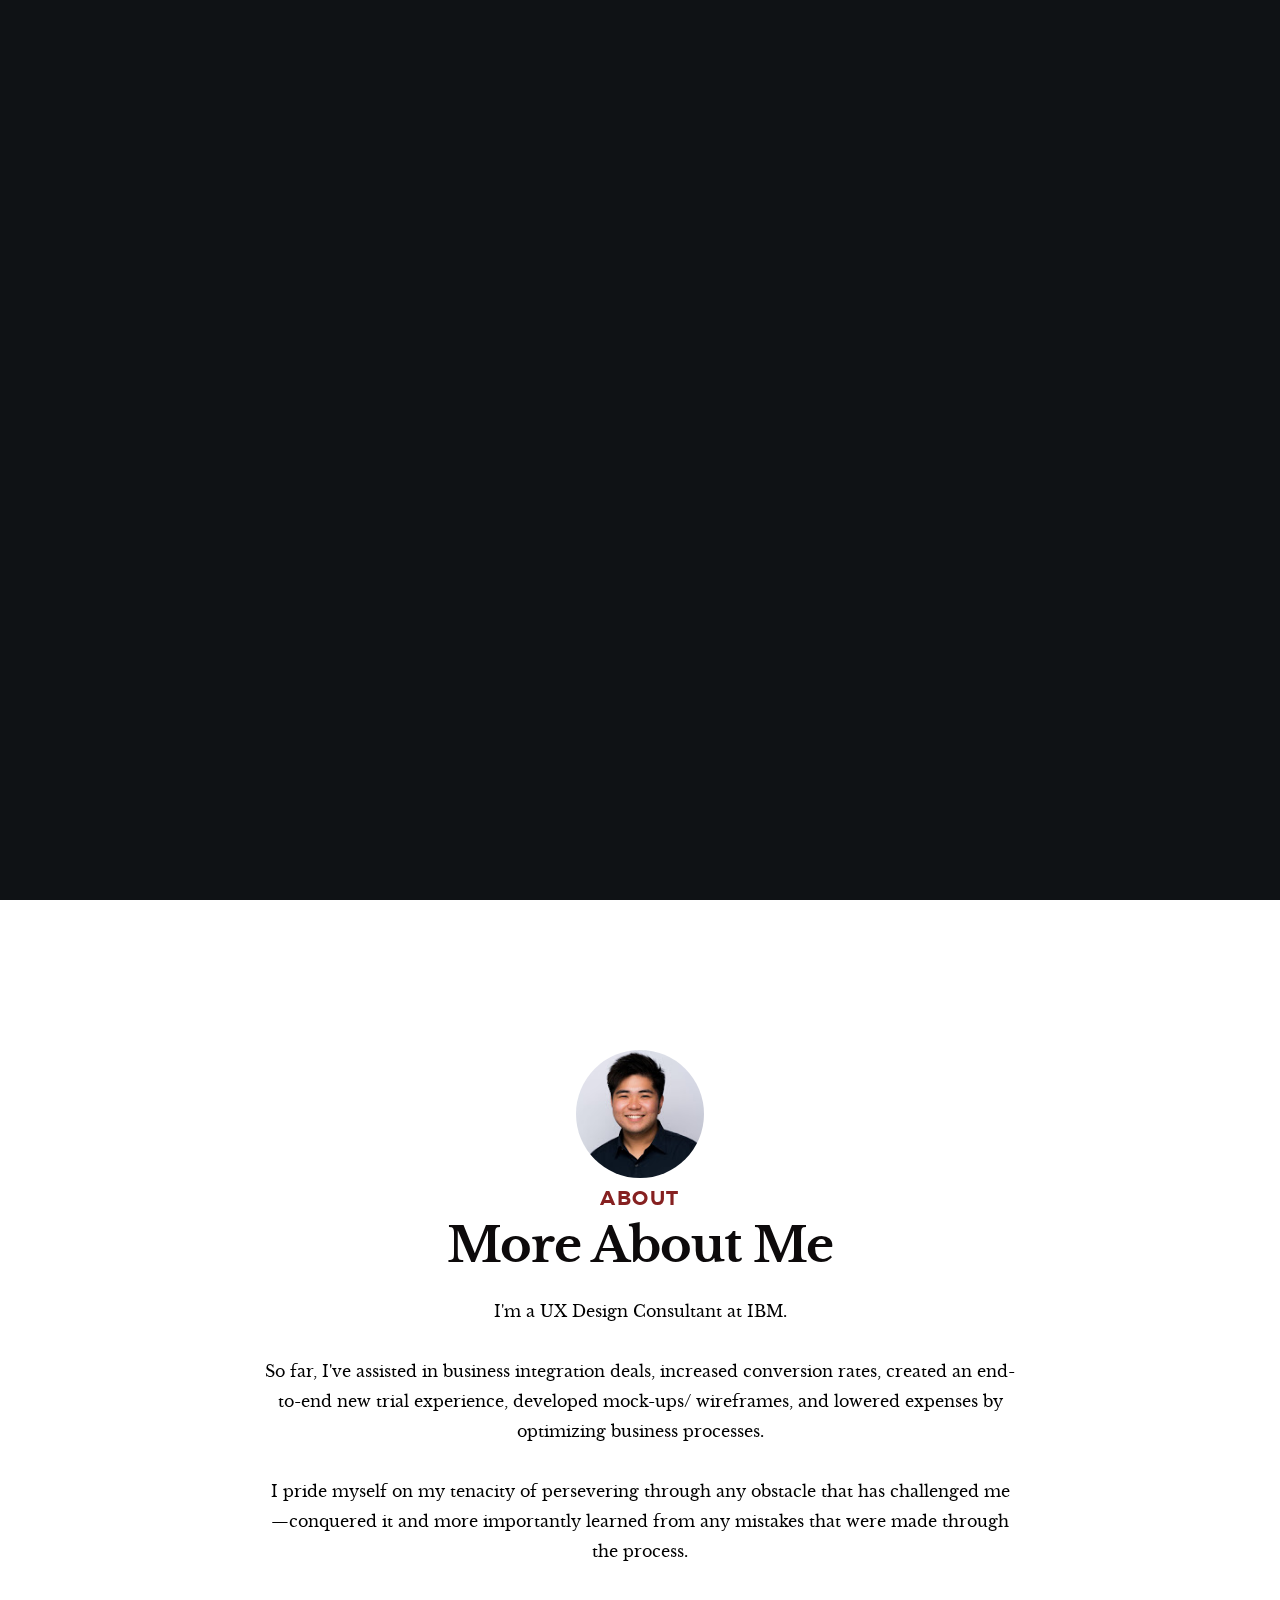
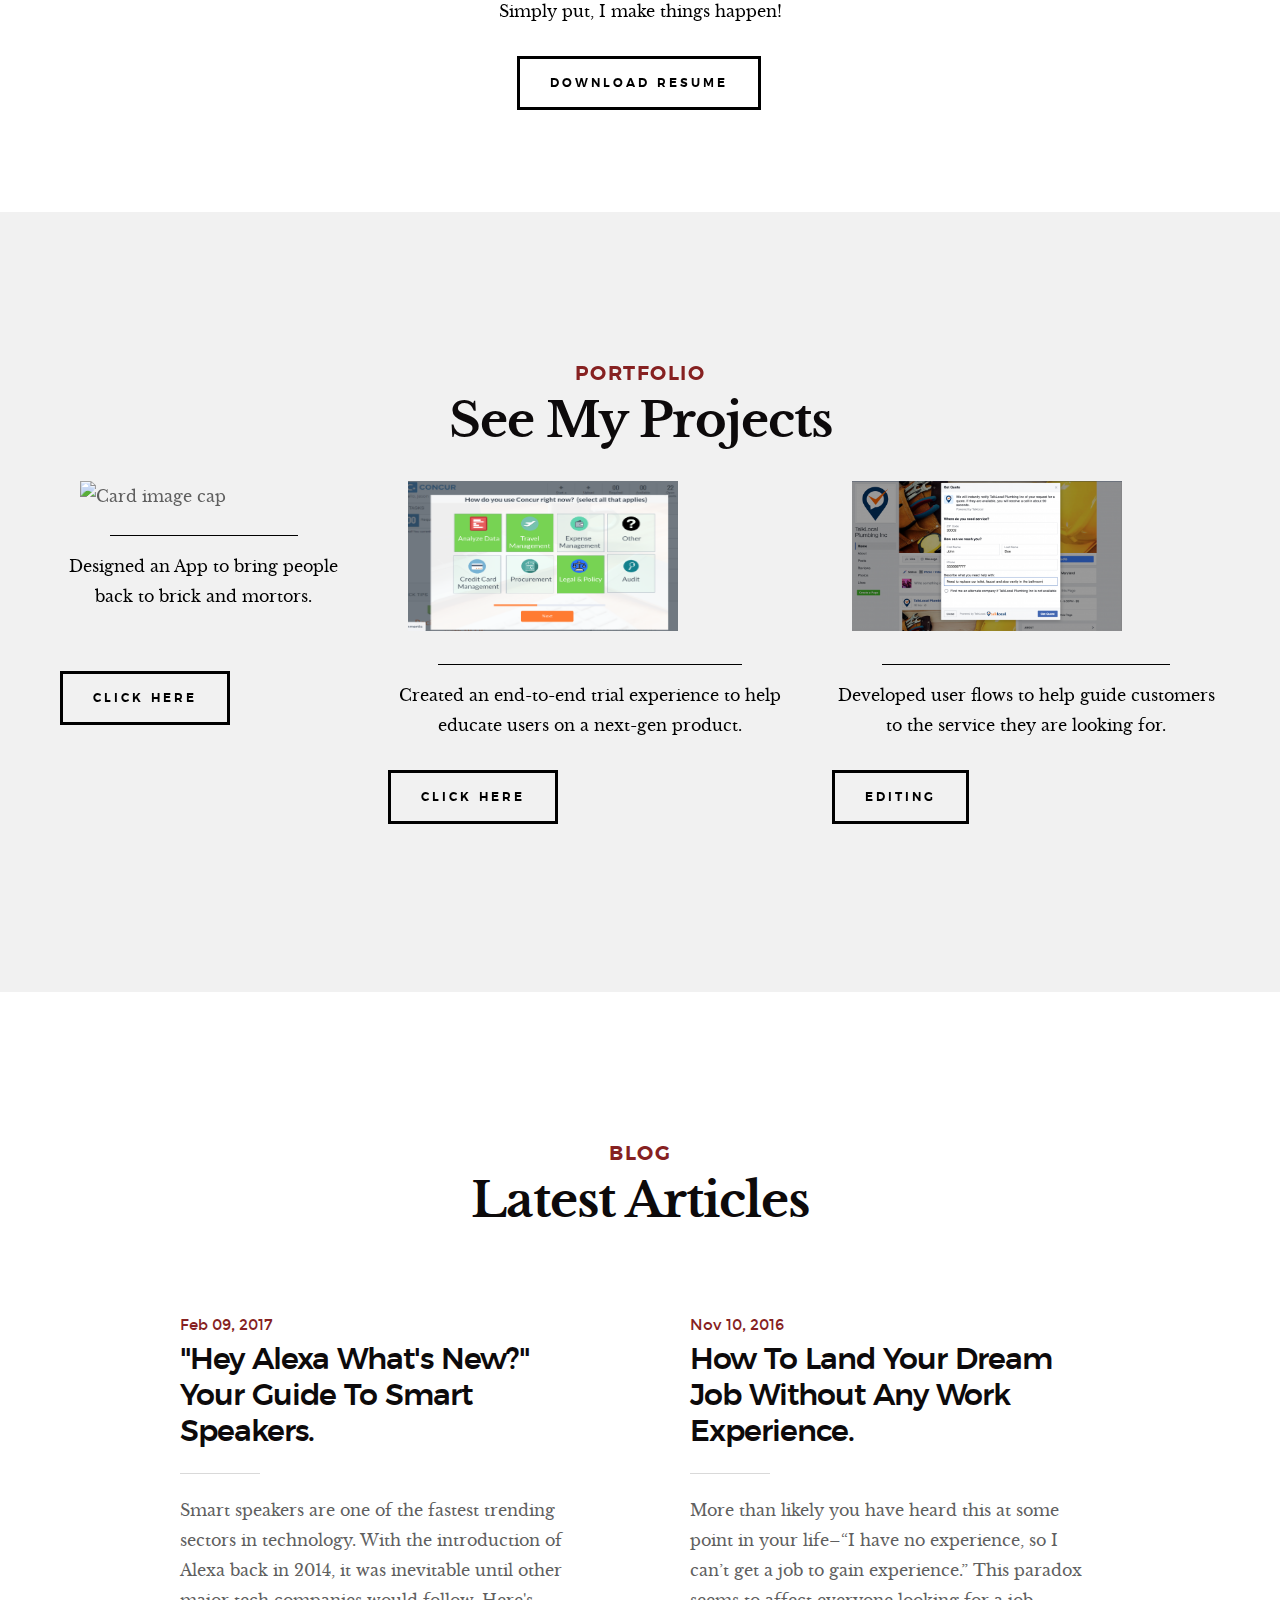
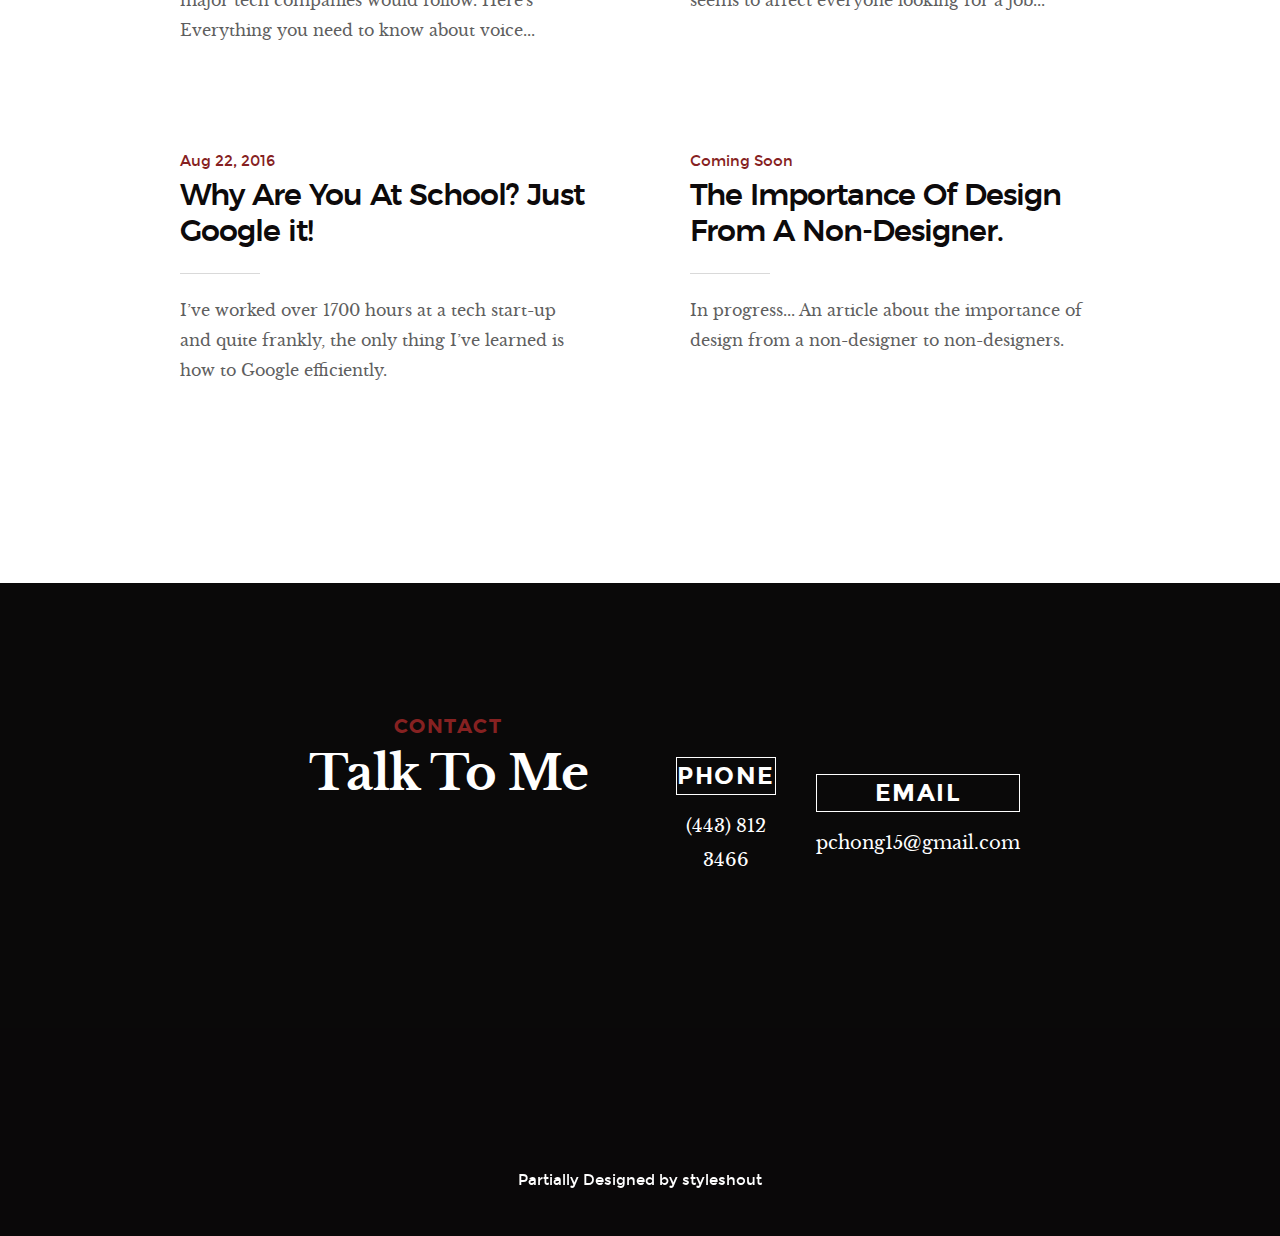
==== commit 67bba08d: "Updated Portfolio" ====
--- a/index.html
+++ b/index.html
@@ -158,13 +158,13 @@
           <div class="row">
             <div class="col-md-4">
               <div class="card mb-4 box-shadow">
-                <img class="card-img-top" src="images/portfolio/Back_end.JPG" alt="Card image cap"><hr class="card-line">
+                <img class="card-img-top" src="images/portfolio/Sign-In.png" alt="Card image cap"><hr class="card-line">
                 <div class="card-body">
-                  <p class="card-text"> Re-invented how a soccer league manages applications to increase clients.</p>
+                  <p class="card-text"> Designed an App to bring people back to brick and mortors. <br><br></p>
                   <div class="d-flex justify-content-between align-items-center">
                     <div class="btn-port">
-                   <a class="btn btn--stroke" href="#">
-                       Editing 
+                   <a class="btn btn--stroke" href="Re-Connect.html">
+                       Click Here
                     </a>
                     </div>
                   </div>
@@ -179,8 +179,8 @@
                   <p class="card-text">Created an end-to-end trial experience to help educate users on a next-gen product. </p>
                   <div class="d-flex justify-content-between align-items-center">
                     <div class="btn-port">
-                   <a class="btn btn--stroke" href="#">
-                        Editing
+                   <a class="btn btn--stroke" href="concur-onboard.html">
+                        Click Here
                     </a>
                     </div>
                   </div>
--- a/css/main.css
+++ b/css/main.css
@@ -4197,4 +4197,33 @@
     .commentlist .comment__avatar {
         display: none;
     }
-}+
+.center {
+  margin: auto;
+  width: 50%;
+  border: 3px solid green;
+  padding: 10px;
+}
+
+}
+/* Three image containers (use 25% for four, and 50% for two, etc) */
+.column {
+  float: left;
+  width: 33.33%;
+  padding: 5px;
+}
+
+/* Clear floats after image containers */
+.row::after {
+  content: "";
+  clear: both;
+  display: table;
+}
+.row {
+  display: flex;
+}
+
+.column {
+  flex: 33.33%;
+  padding: 5px;
+}
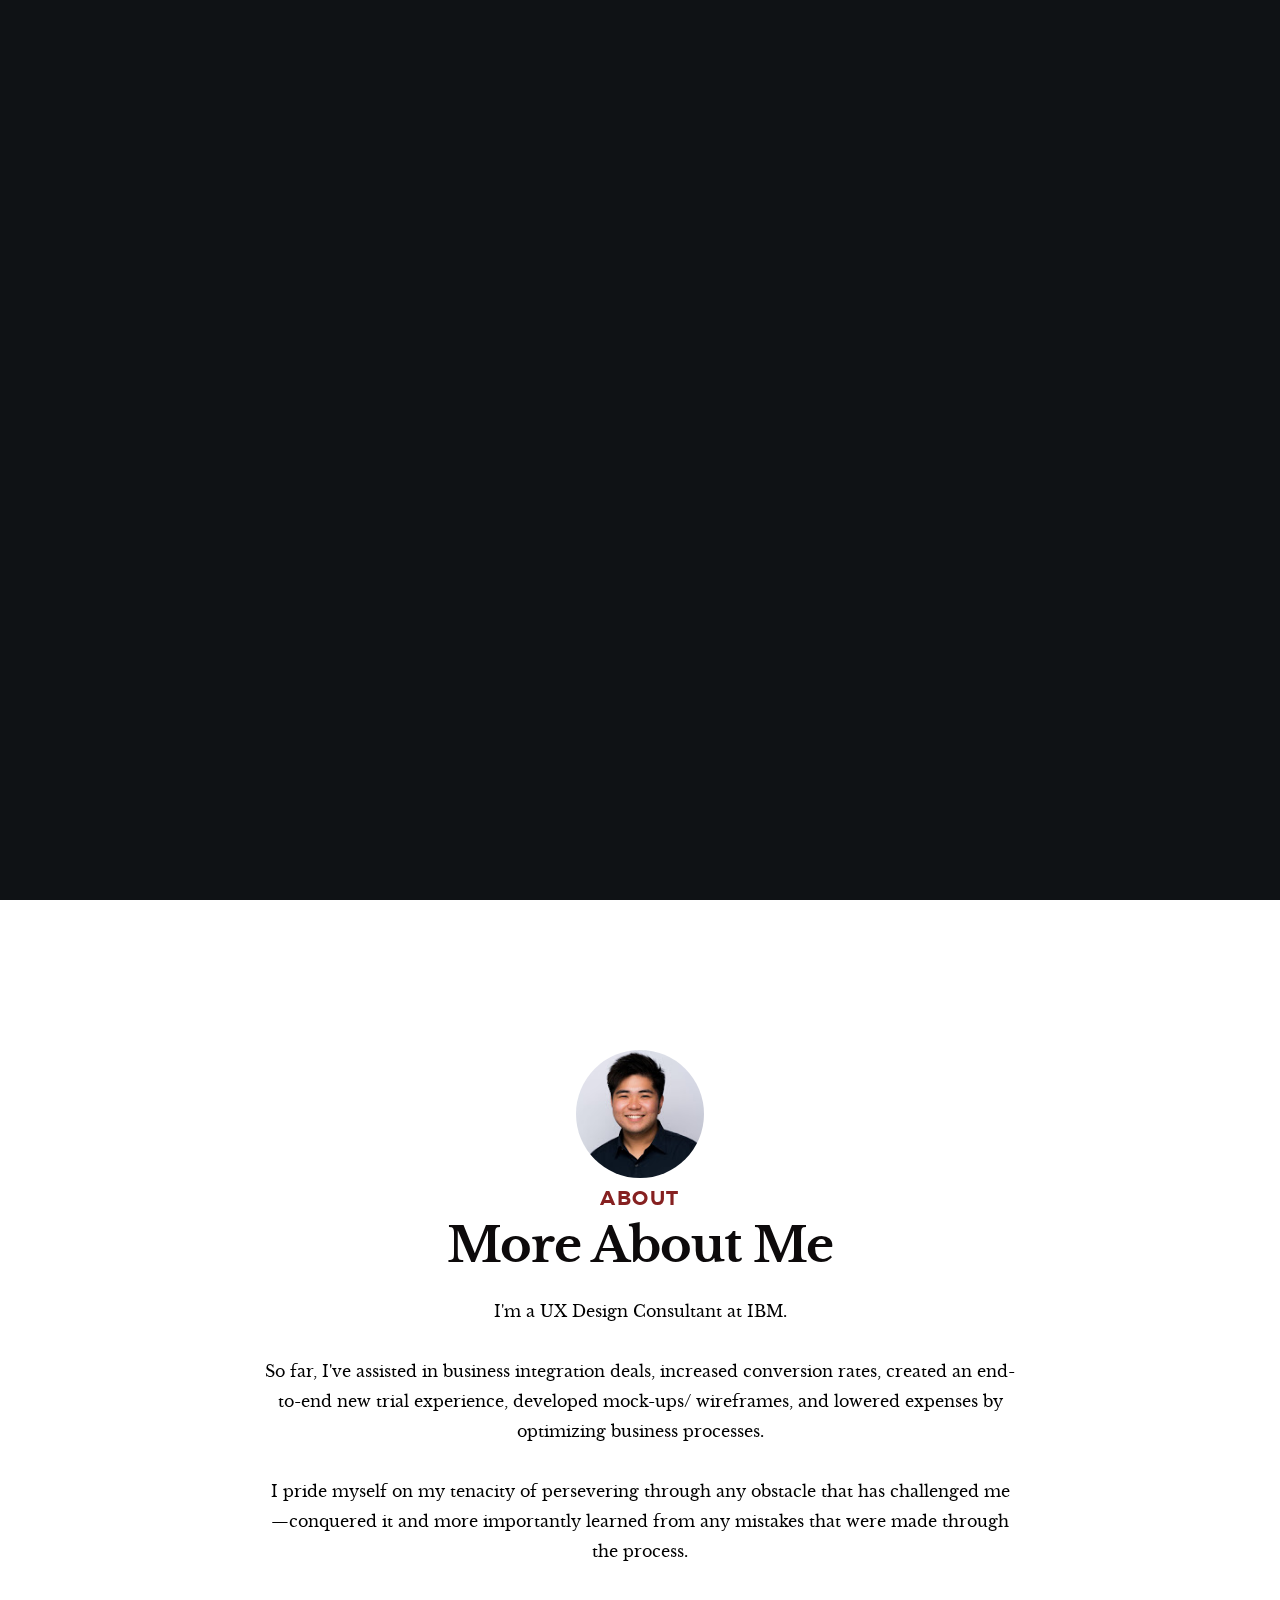
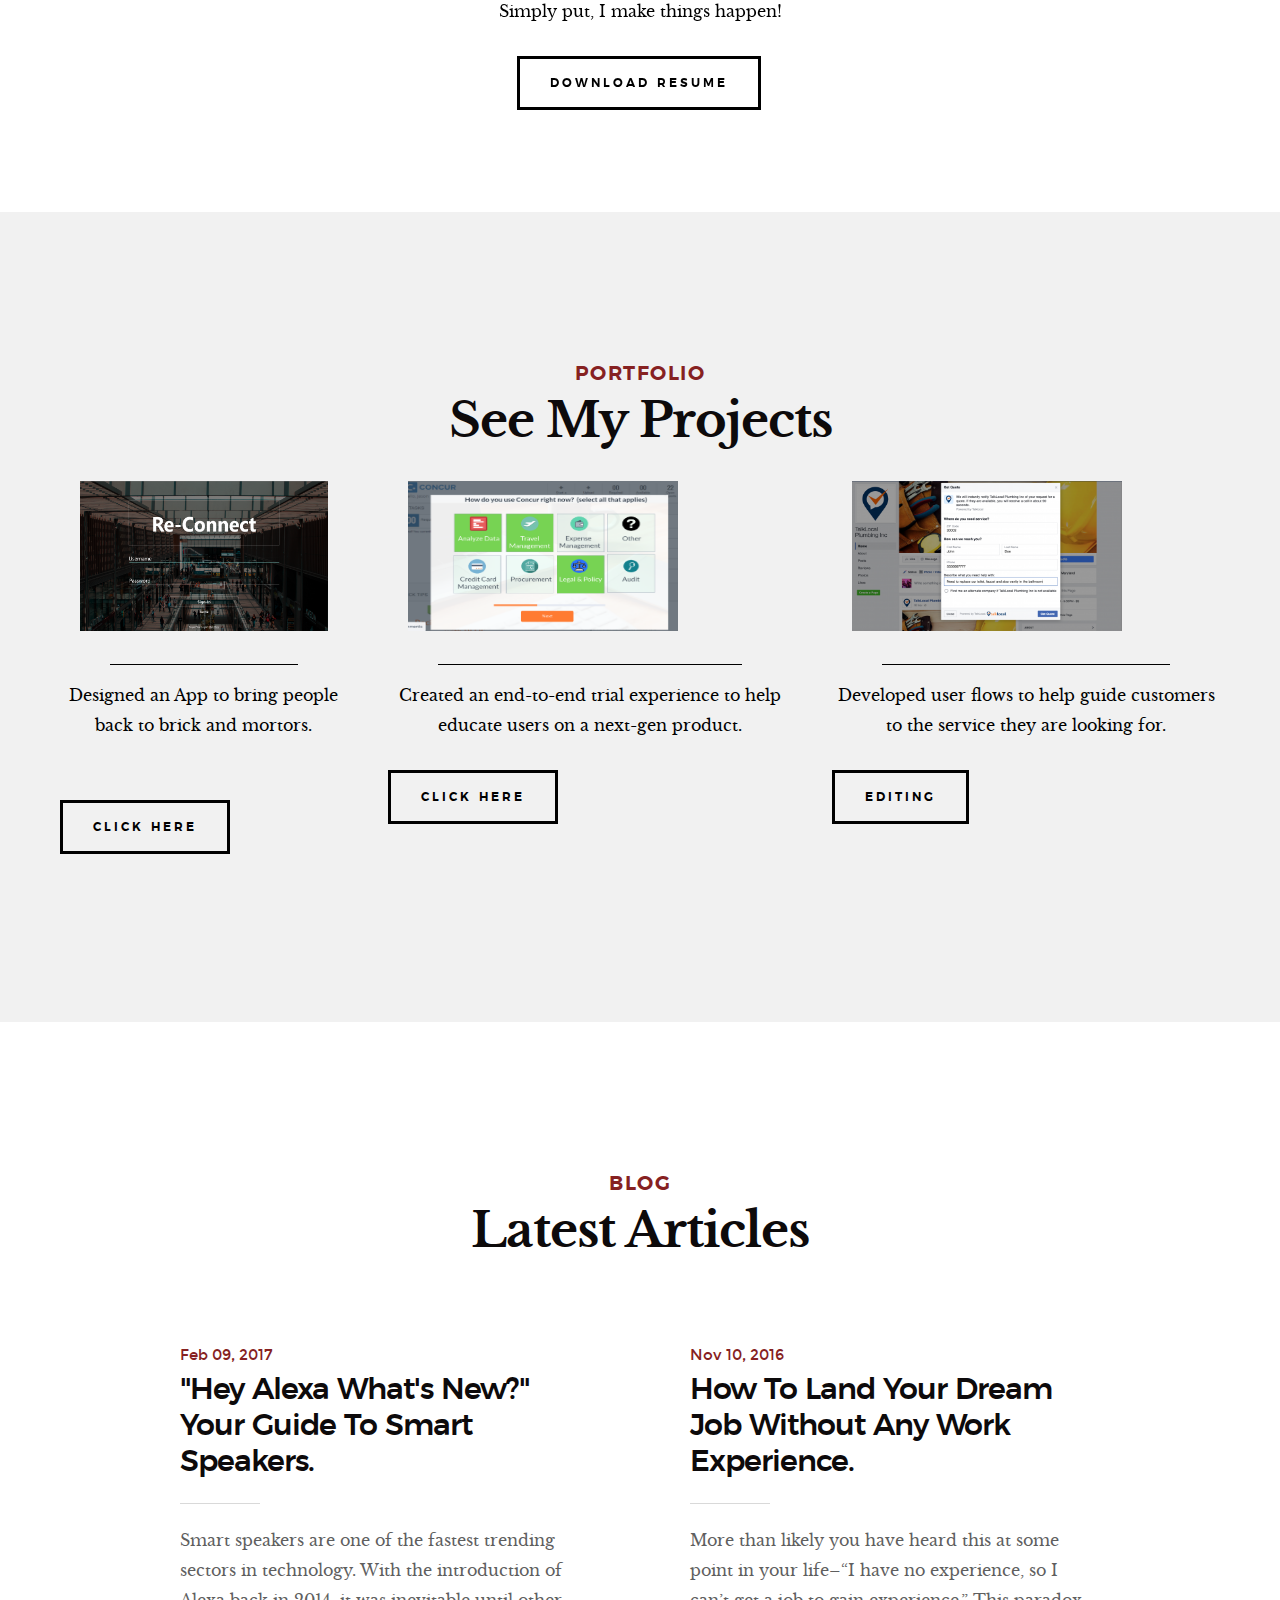
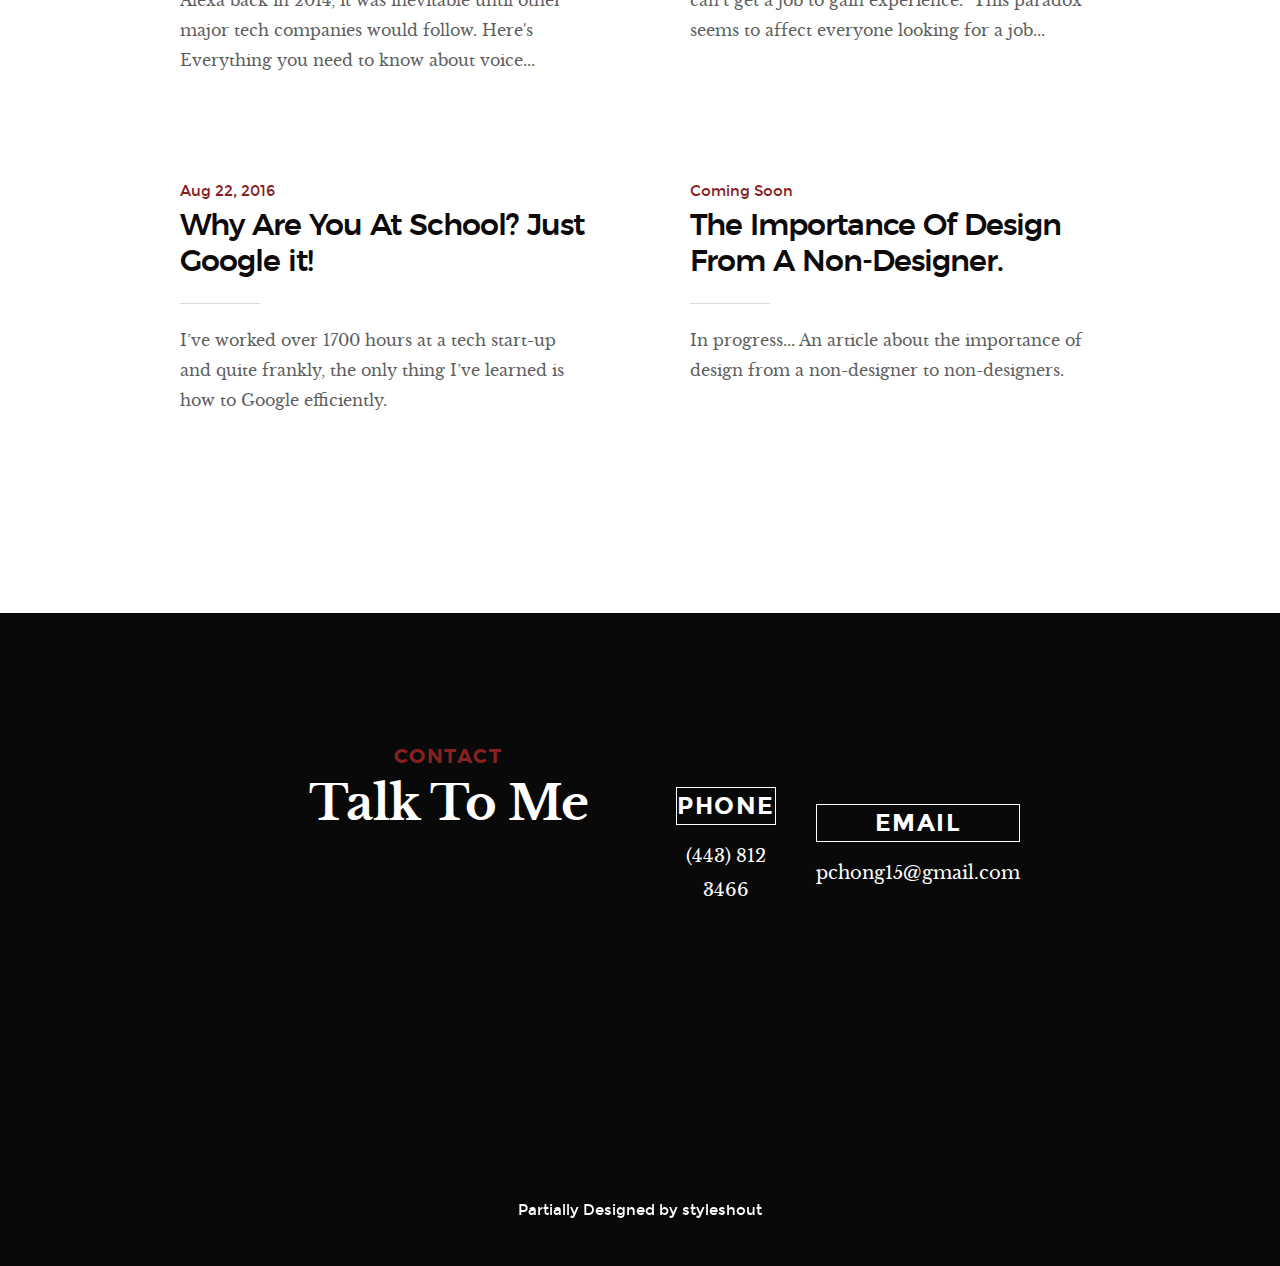
==== commit 114eb095: "card-image" ====
--- a/index.html
+++ b/index.html
@@ -158,7 +158,7 @@
           <div class="row">
             <div class="col-md-4">
               <div class="card mb-4 box-shadow">
-                <img class="card-img-top" src="images/portfolio/Sign-In.png" alt="Card image cap"><hr class="card-line">
+                <img class="card-img-top" src="images/portfolio/Sign-In.PNG" alt="Card image cap"><hr class="card-line">
                 <div class="card-body">
                   <p class="card-text"> Designed an App to bring people back to brick and mortors. <br><br></p>
                   <div class="d-flex justify-content-between align-items-center">
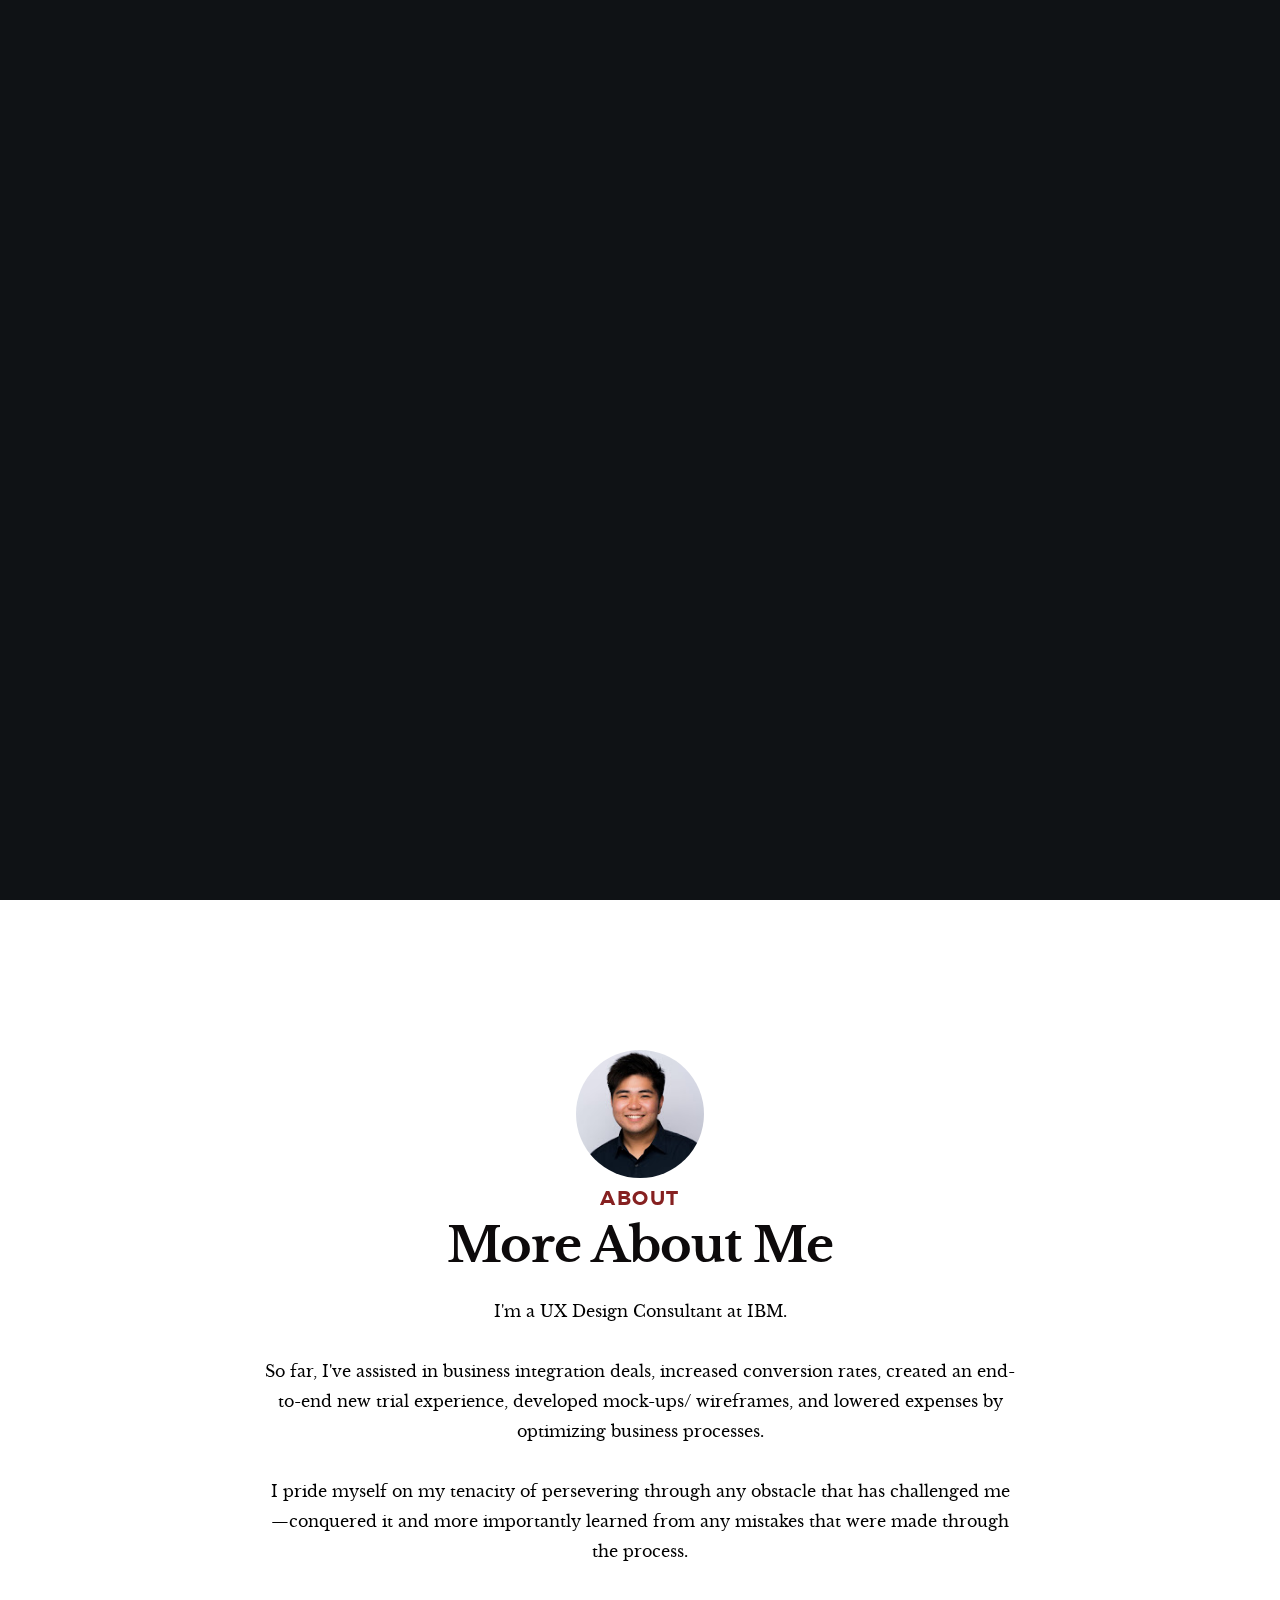
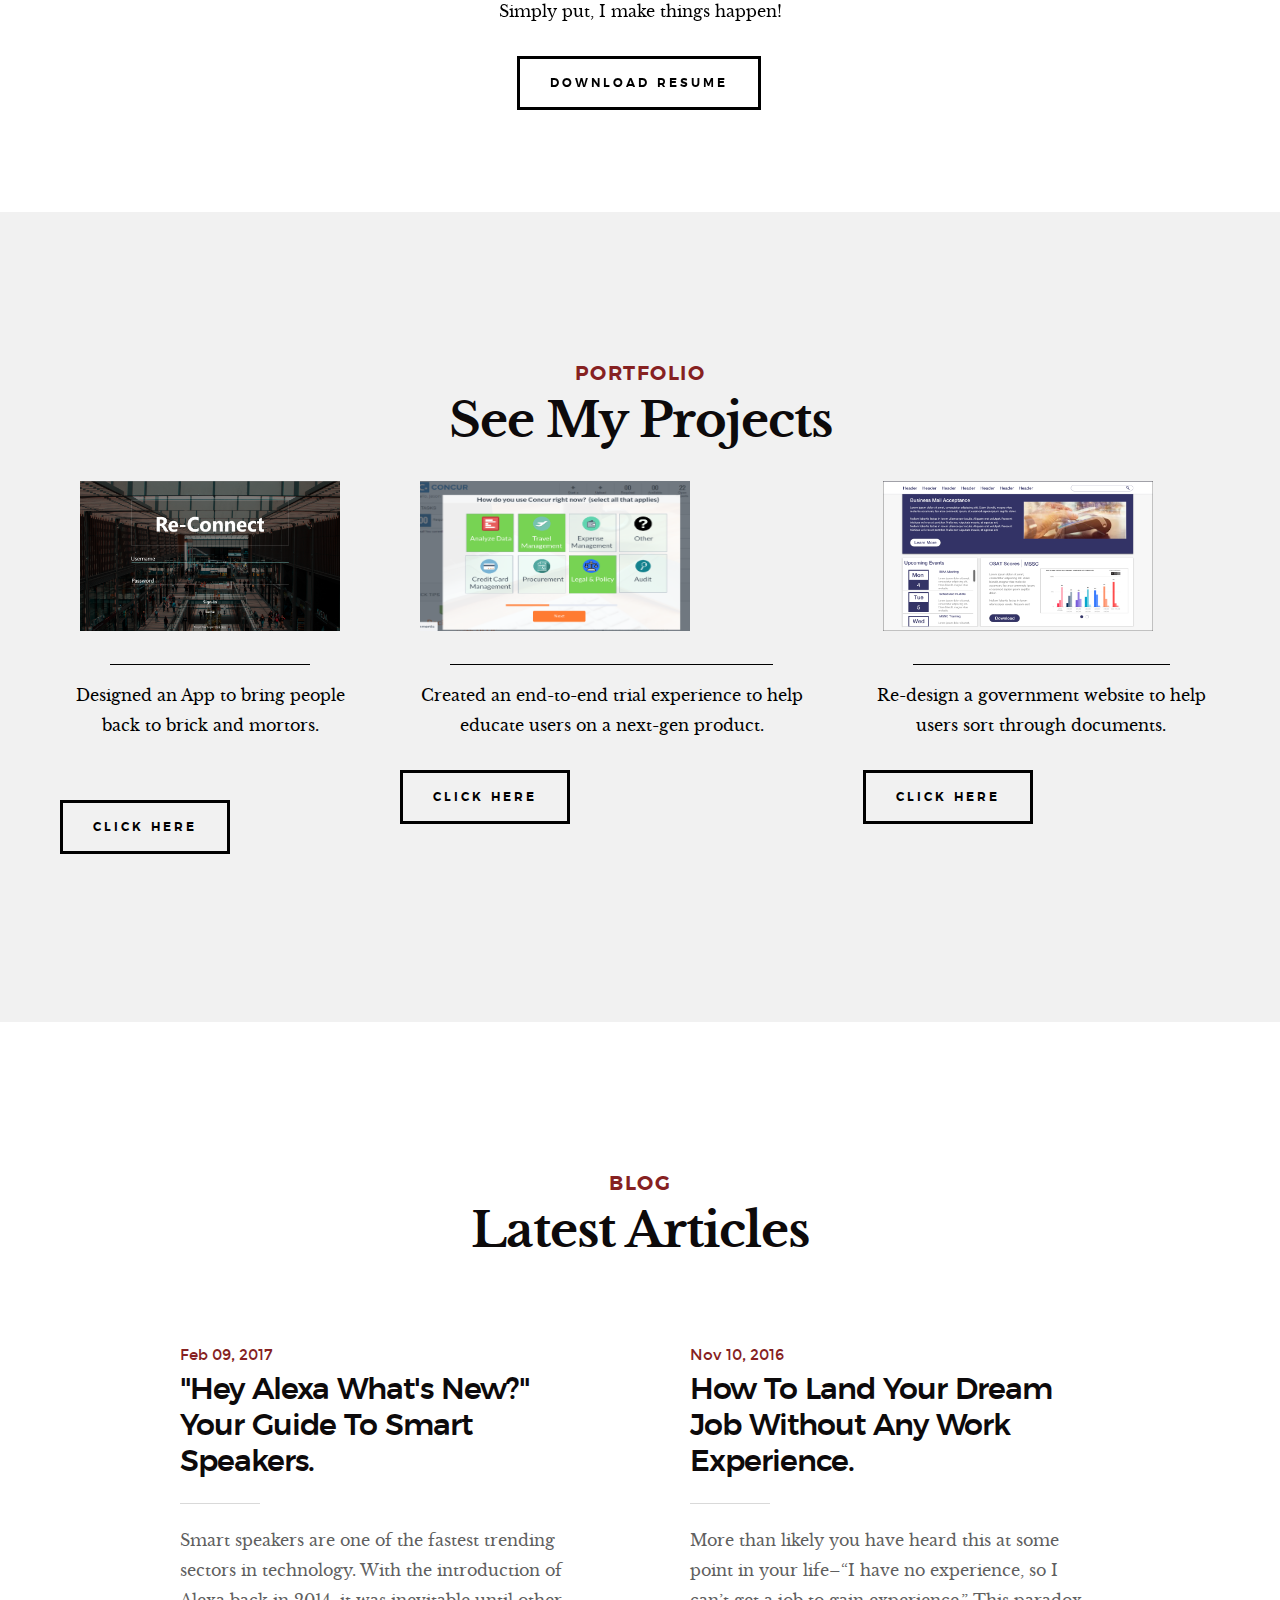
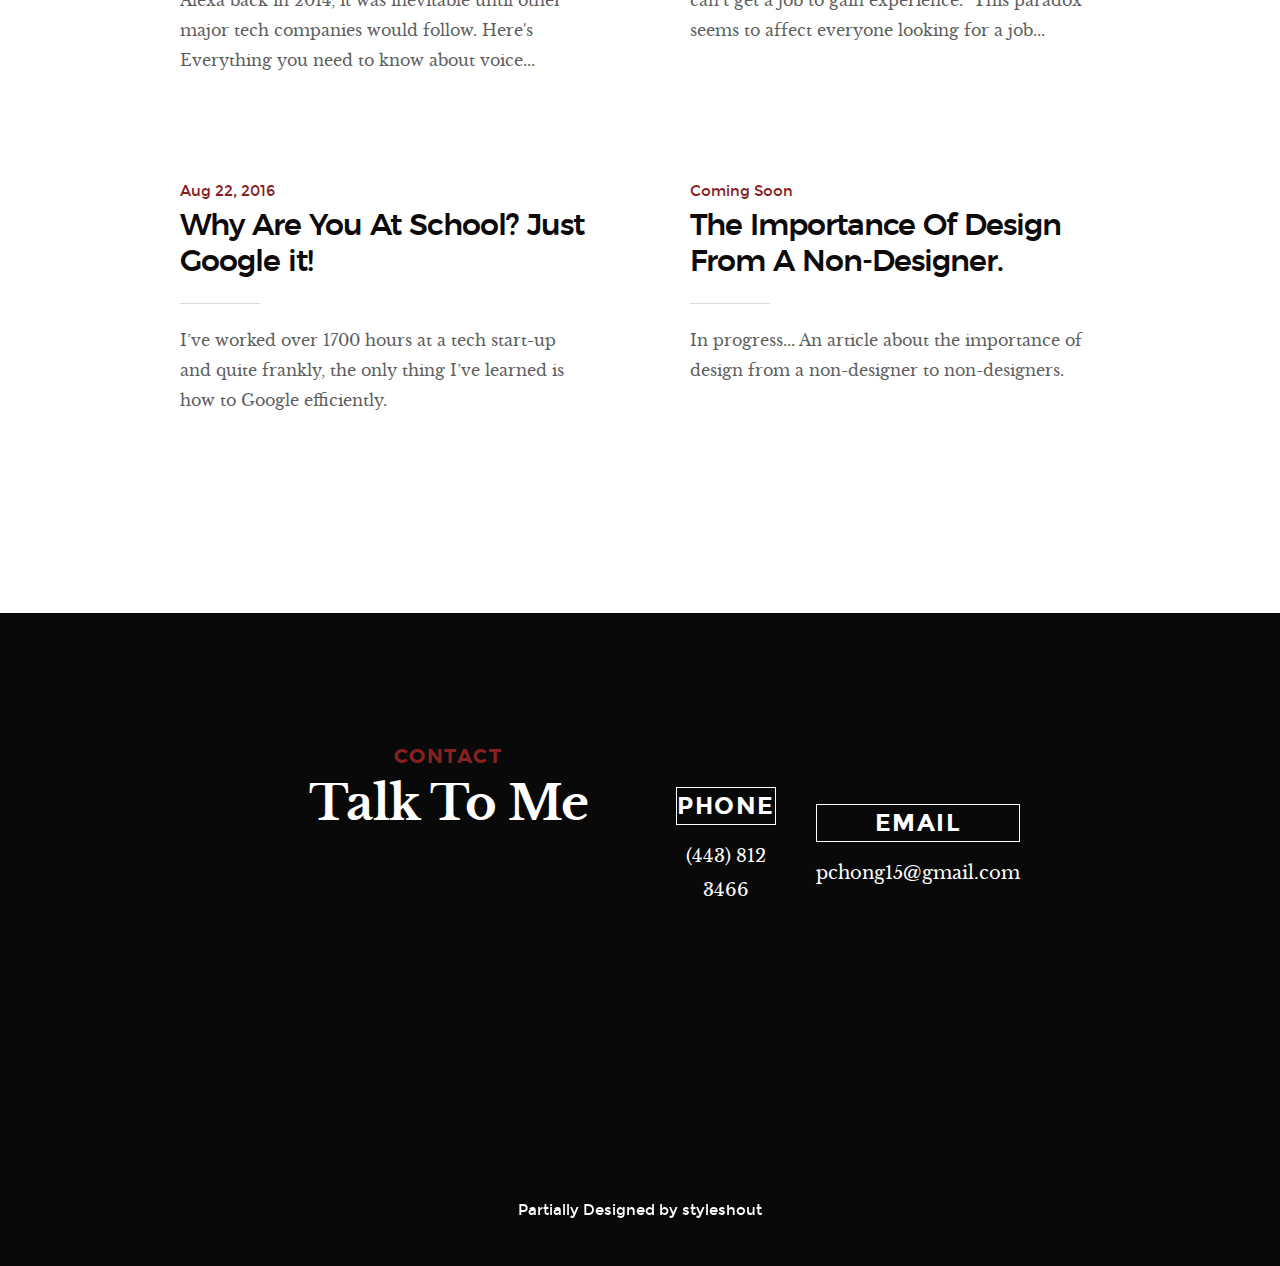
==== commit 2f4ee385: "update portfolio" ====
--- a/index.html
+++ b/index.html
@@ -158,7 +158,7 @@
           <div class="row">
             <div class="col-md-4">
               <div class="card mb-4 box-shadow">
-                <img class="card-img-top" src="images/portfolio/Sign-In.PNG" alt="Card image cap"><hr class="card-line">
+                <img class="card-img-top" src="images/portfolio/Sign-In-3.png" alt="Card image cap"><hr class="card-line">
                 <div class="card-body">
                   <p class="card-text"> Designed an App to bring people back to brick and mortors. <br><br></p>
                   <div class="d-flex justify-content-between align-items-center">
@@ -190,13 +190,13 @@
              <!--- End of second card -->
              <div class="col-md-4">
               <div class="card mb-4 box-shadow">
-                <img class="card-img-top" src="images/portfolio/TalkLocal.png" alt="Card image cap"><hr class="card-line">
+                <img class="card-img-top" src="images/portfolio/redesign-1.png" alt="Card image cap"><hr class="card-line">
                 <div class="card-body">
-                  <p class="card-text">Developed user flows to help guide customers to the service they are looking for. </p>
+                  <p class="card-text">Re-design a government website to help users sort through documents. </p>
                   <div class="d-flex justify-content-between align-items-center">
                     <div class="btn-port">
-                   <a class="btn btn--stroke" href="#" >
-                      Editing
+                   <a class="btn btn--stroke" href="Redesign-Website-1.html" >
+                      Click Here
                     </a>
                     </div>
                   </div>
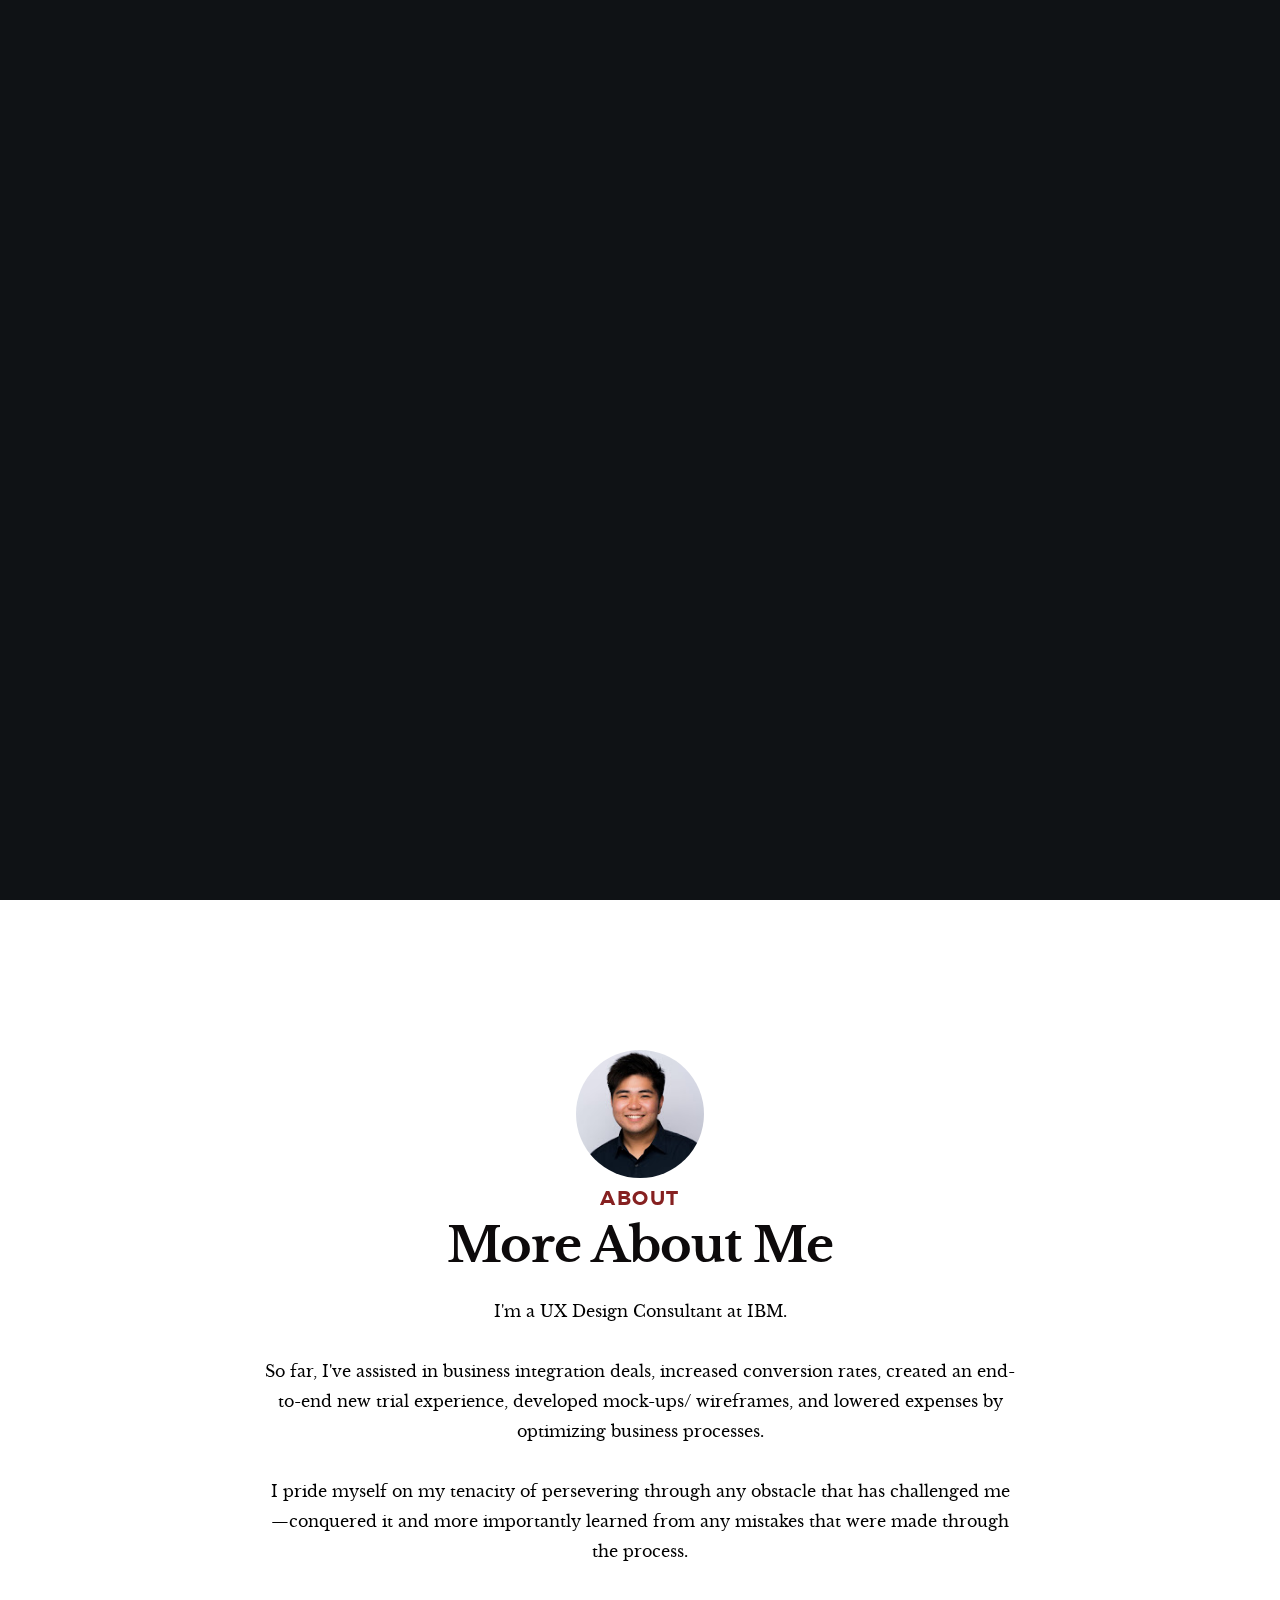
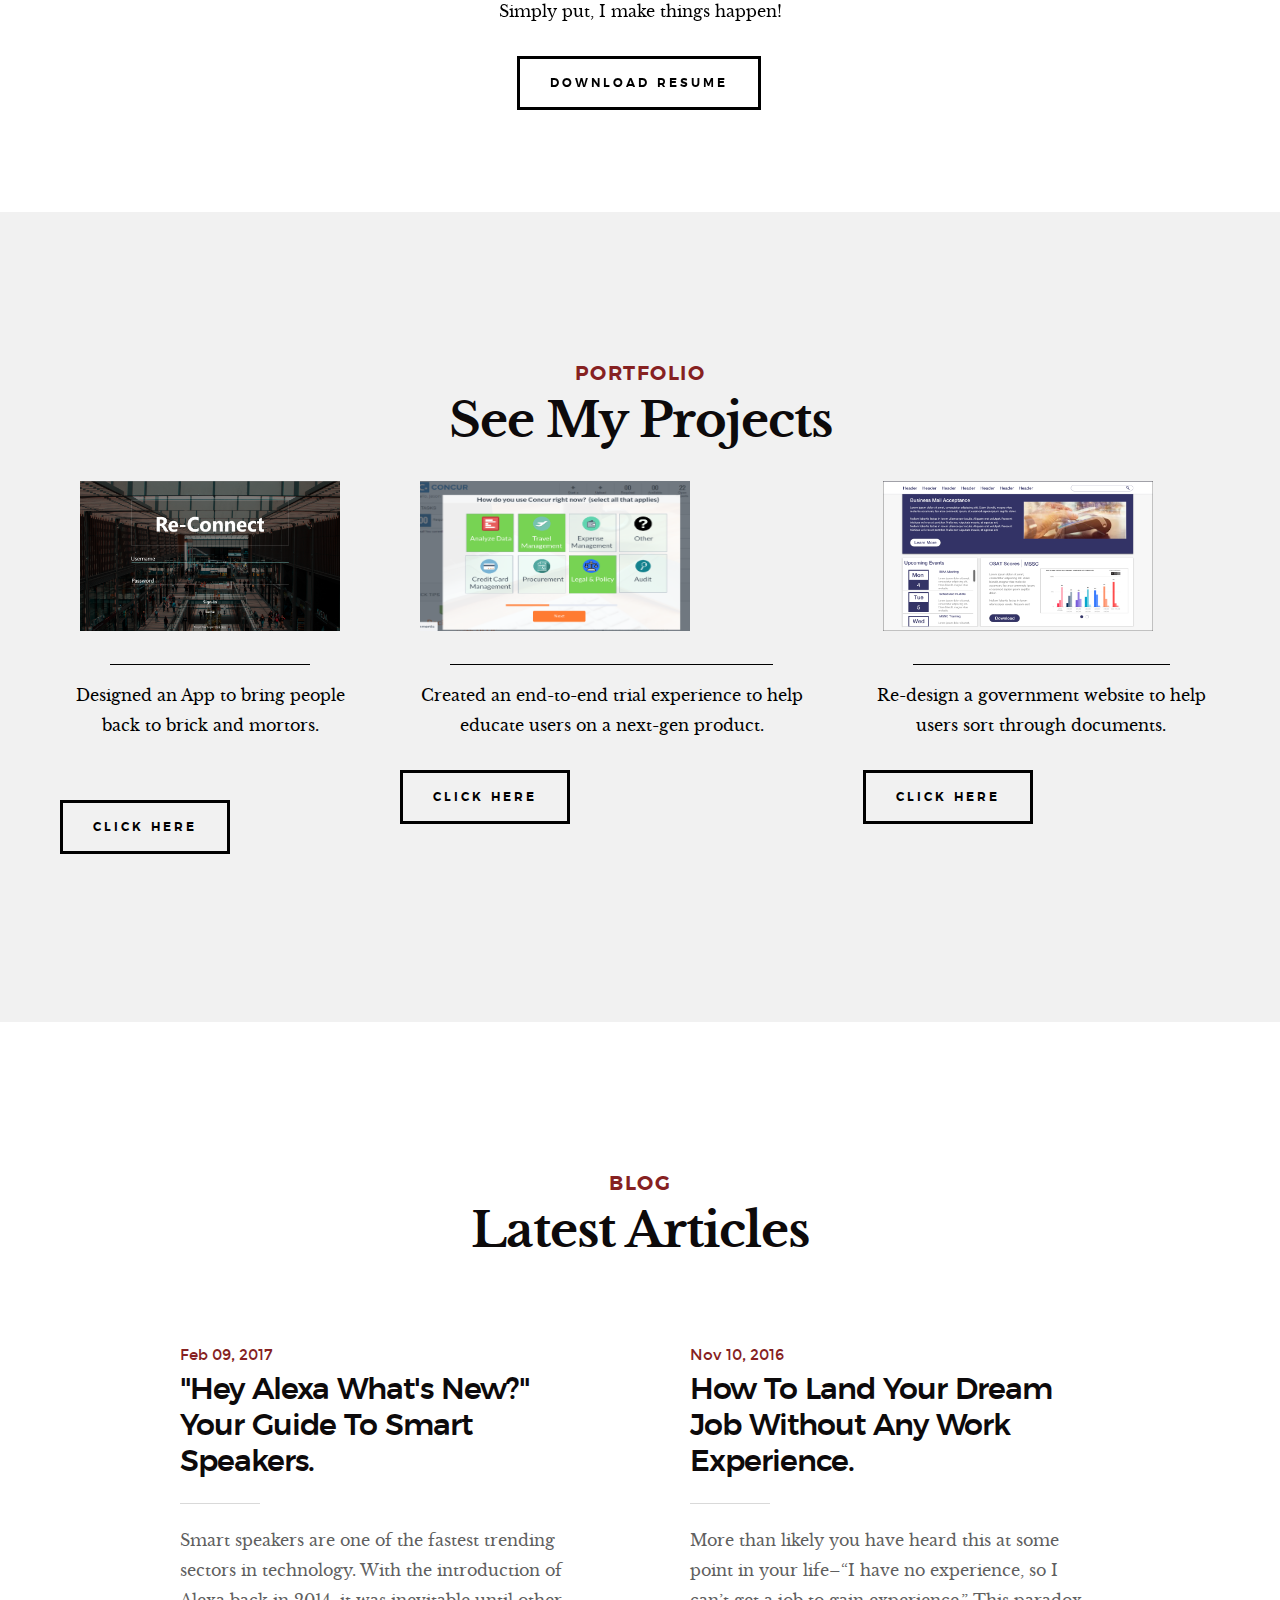
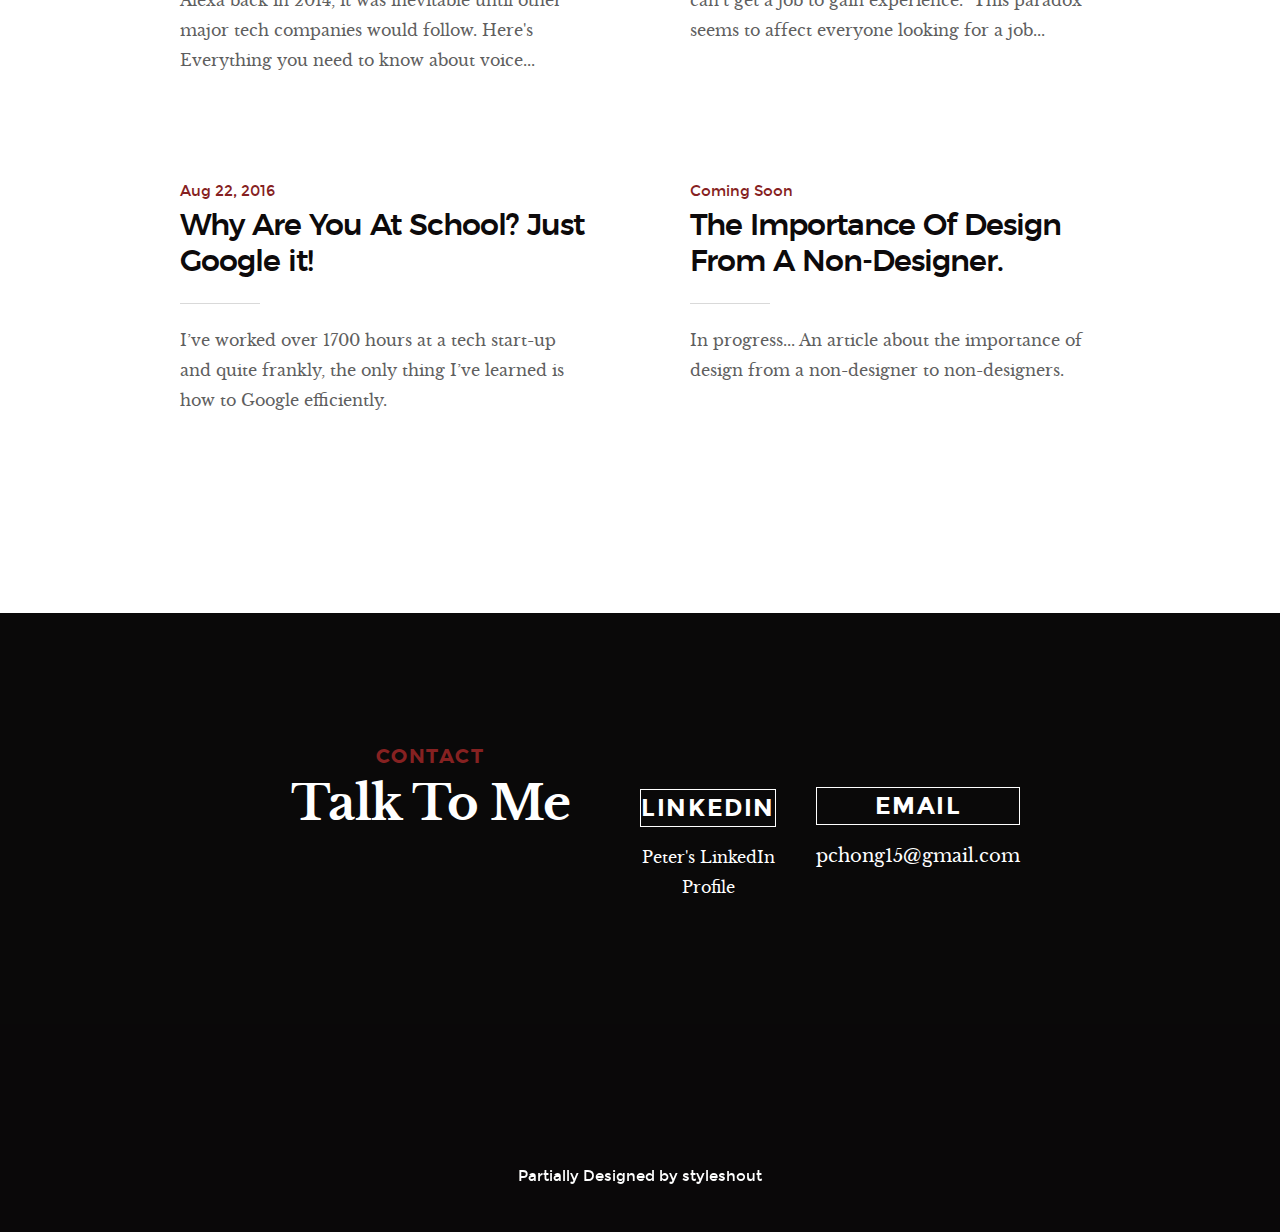
==== commit 1e8dce63: "update" ====
--- a/index.html
+++ b/index.html
@@ -298,10 +298,10 @@
             </div>
        
             <div class="col-md-6">
-               <h4 class="h06">phone</h4>
-                <p>(443) 812 3466
-               
-                </p>
+               <h4 class="h06">LinkedIn</h4>
+             <a  href="https://www.linkedin.com/in/chongpeter/" target ="_blank" ><font color ="FFFFFF">
+                       Peter's LinkedIn Profile </font> 
+                    </a>
 </div>
  <div class="col-md-6">
                 <h4 class="h06">Email</h4>
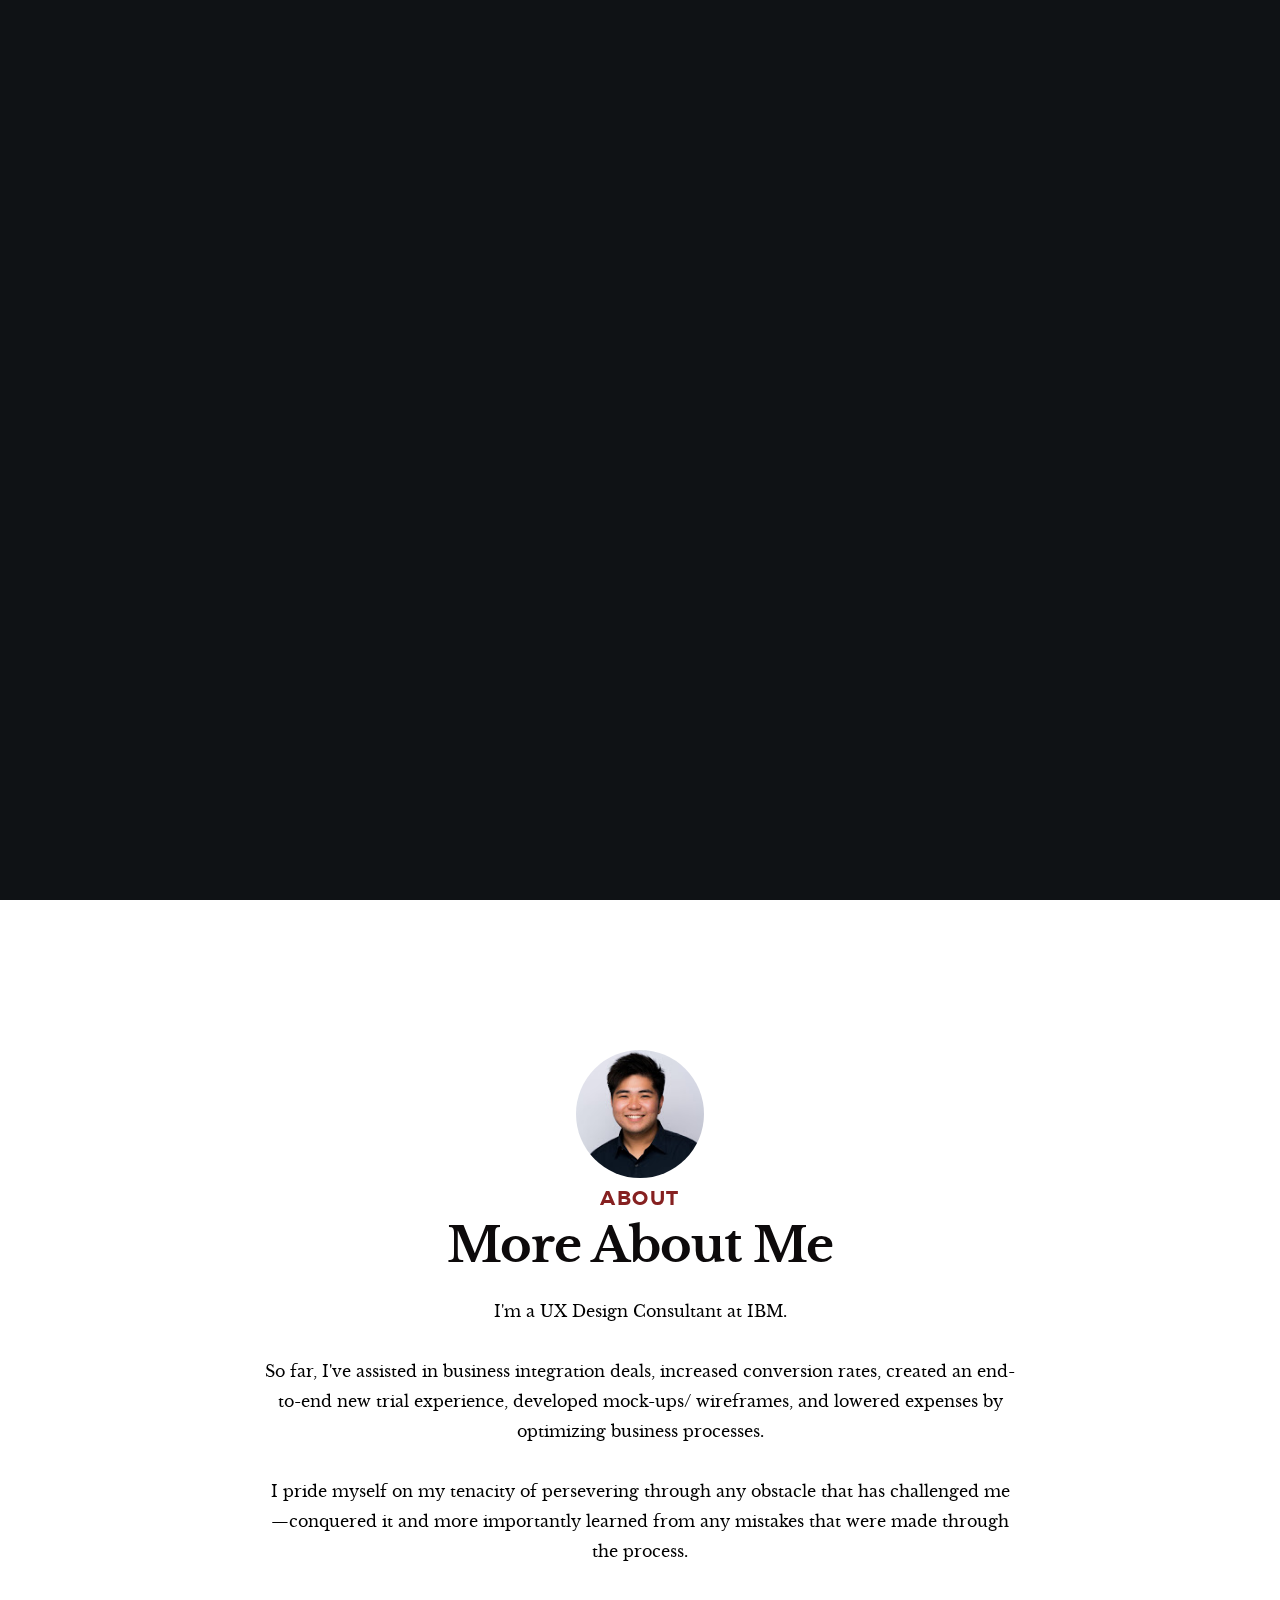
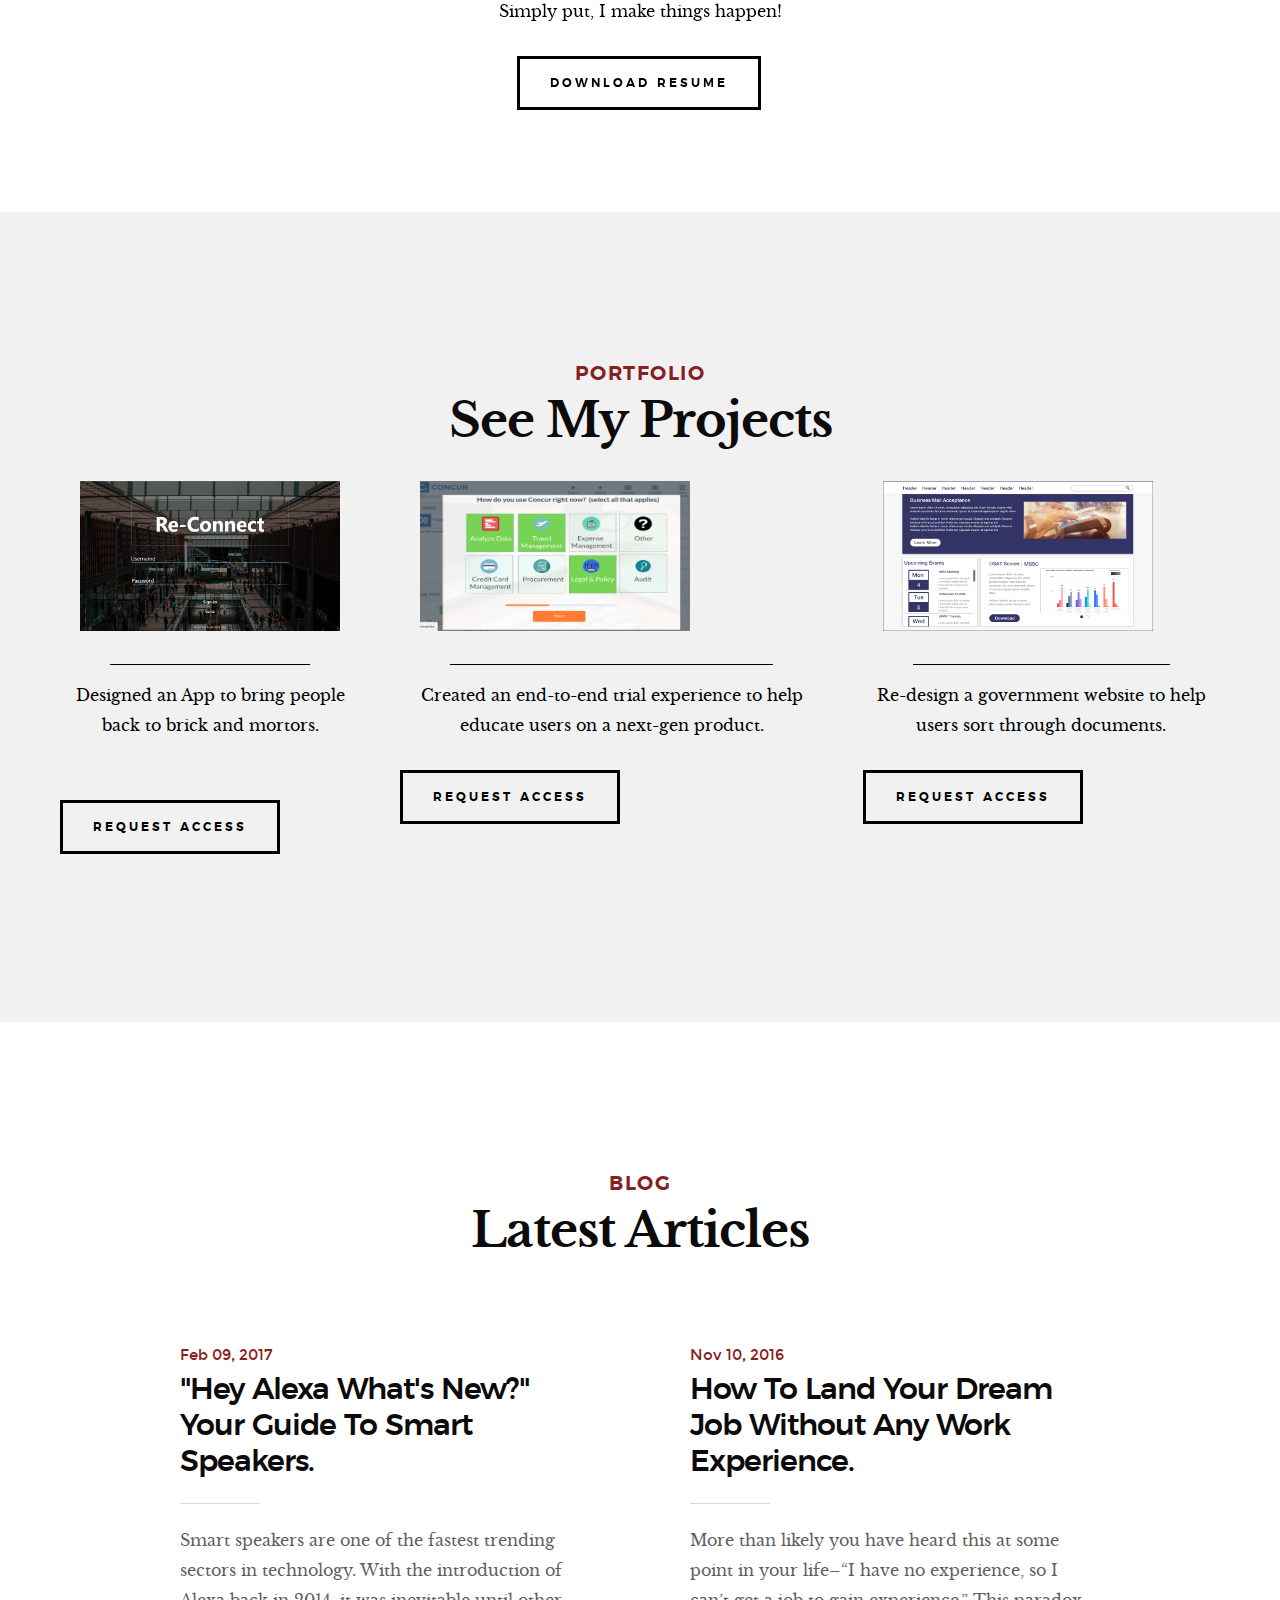
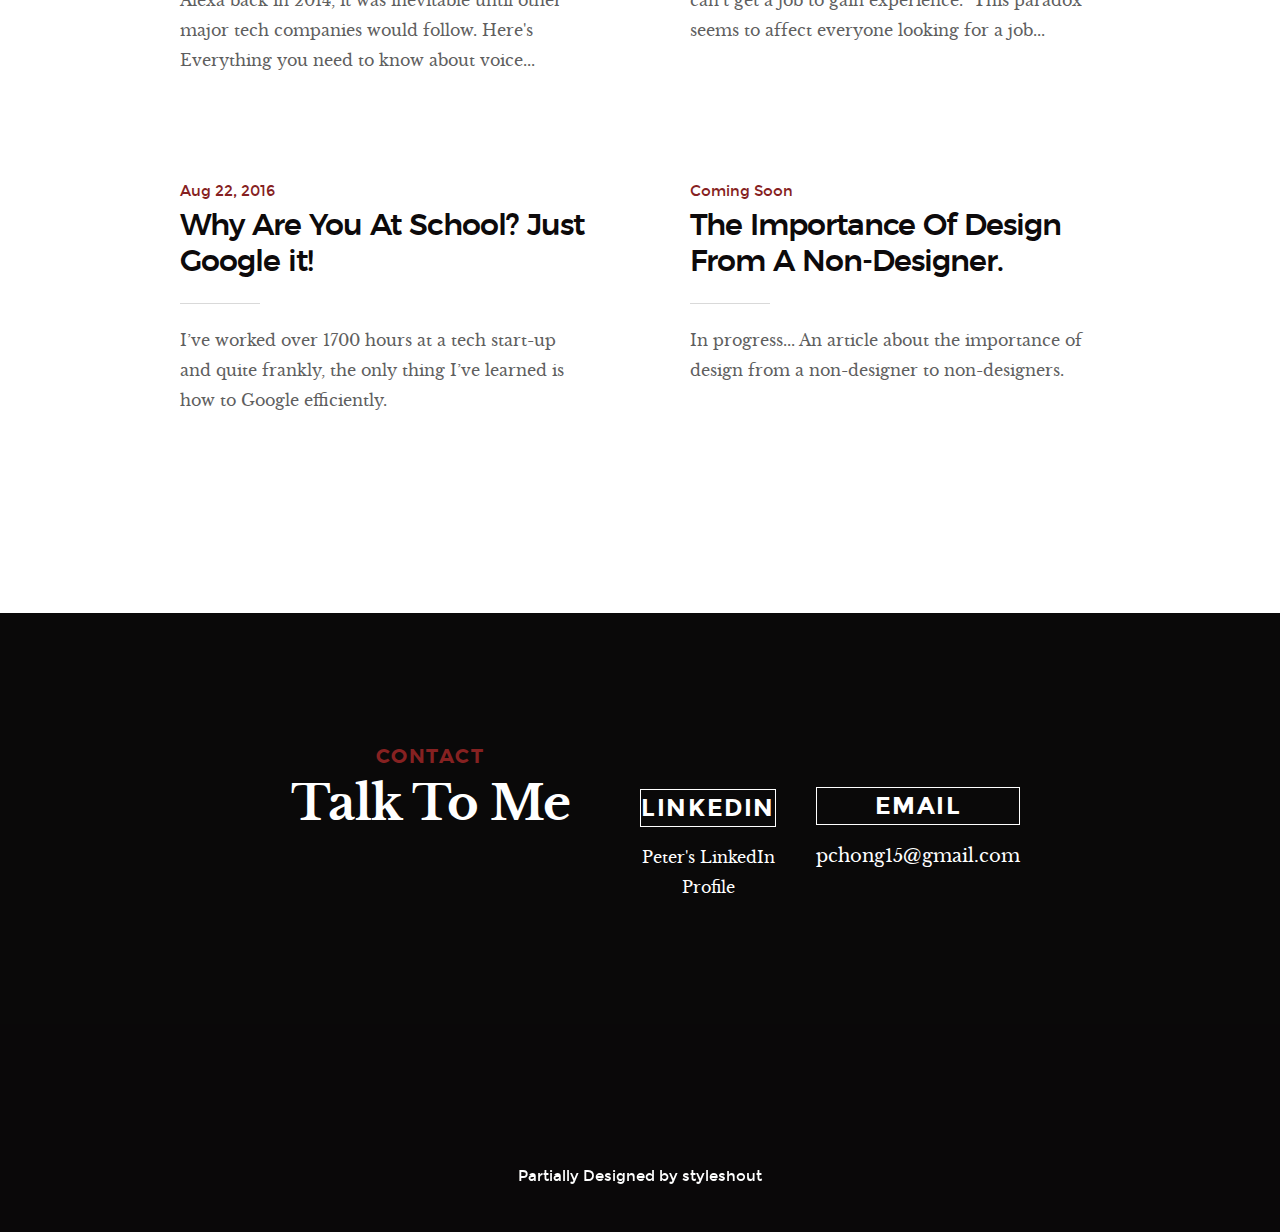
==== commit c91d9cba: "Update index.html" ====
--- a/index.html
+++ b/index.html
@@ -163,8 +163,8 @@
                   <p class="card-text"> Designed an App to bring people back to brick and mortors. <br><br></p>
                   <div class="d-flex justify-content-between align-items-center">
                     <div class="btn-port">
-                   <a class="btn btn--stroke" href="Re-Connect.html">
-                       Click Here
+                   <a class="btn btn--stroke" href="#works">
+                       Request Access
                     </a>
                     </div>
                   </div>
@@ -179,8 +179,8 @@
                   <p class="card-text">Created an end-to-end trial experience to help educate users on a next-gen product. </p>
                   <div class="d-flex justify-content-between align-items-center">
                     <div class="btn-port">
-                   <a class="btn btn--stroke" href="concur-onboard.html">
-                        Click Here
+                   <a class="btn btn--stroke" href="#works">
+                         Request Access
                     </a>
                     </div>
                   </div>
@@ -195,8 +195,8 @@
                   <p class="card-text">Re-design a government website to help users sort through documents. </p>
                   <div class="d-flex justify-content-between align-items-center">
                     <div class="btn-port">
-                   <a class="btn btn--stroke" href="Redesign-Website-1.html" >
-                      Click Here
+                   <a class="btn btn--stroke" href="#works" >
+                      Request Access
                     </a>
                     </div>
                   </div>
@@ -286,8 +286,7 @@
     </section> <!-- end s-blog -->
 
 
-
-    <section id="contact" class="s-contact target-section">
+ <section id="contact" class="s-contact target-section">
 
         <div class="overlay"></div>
 
